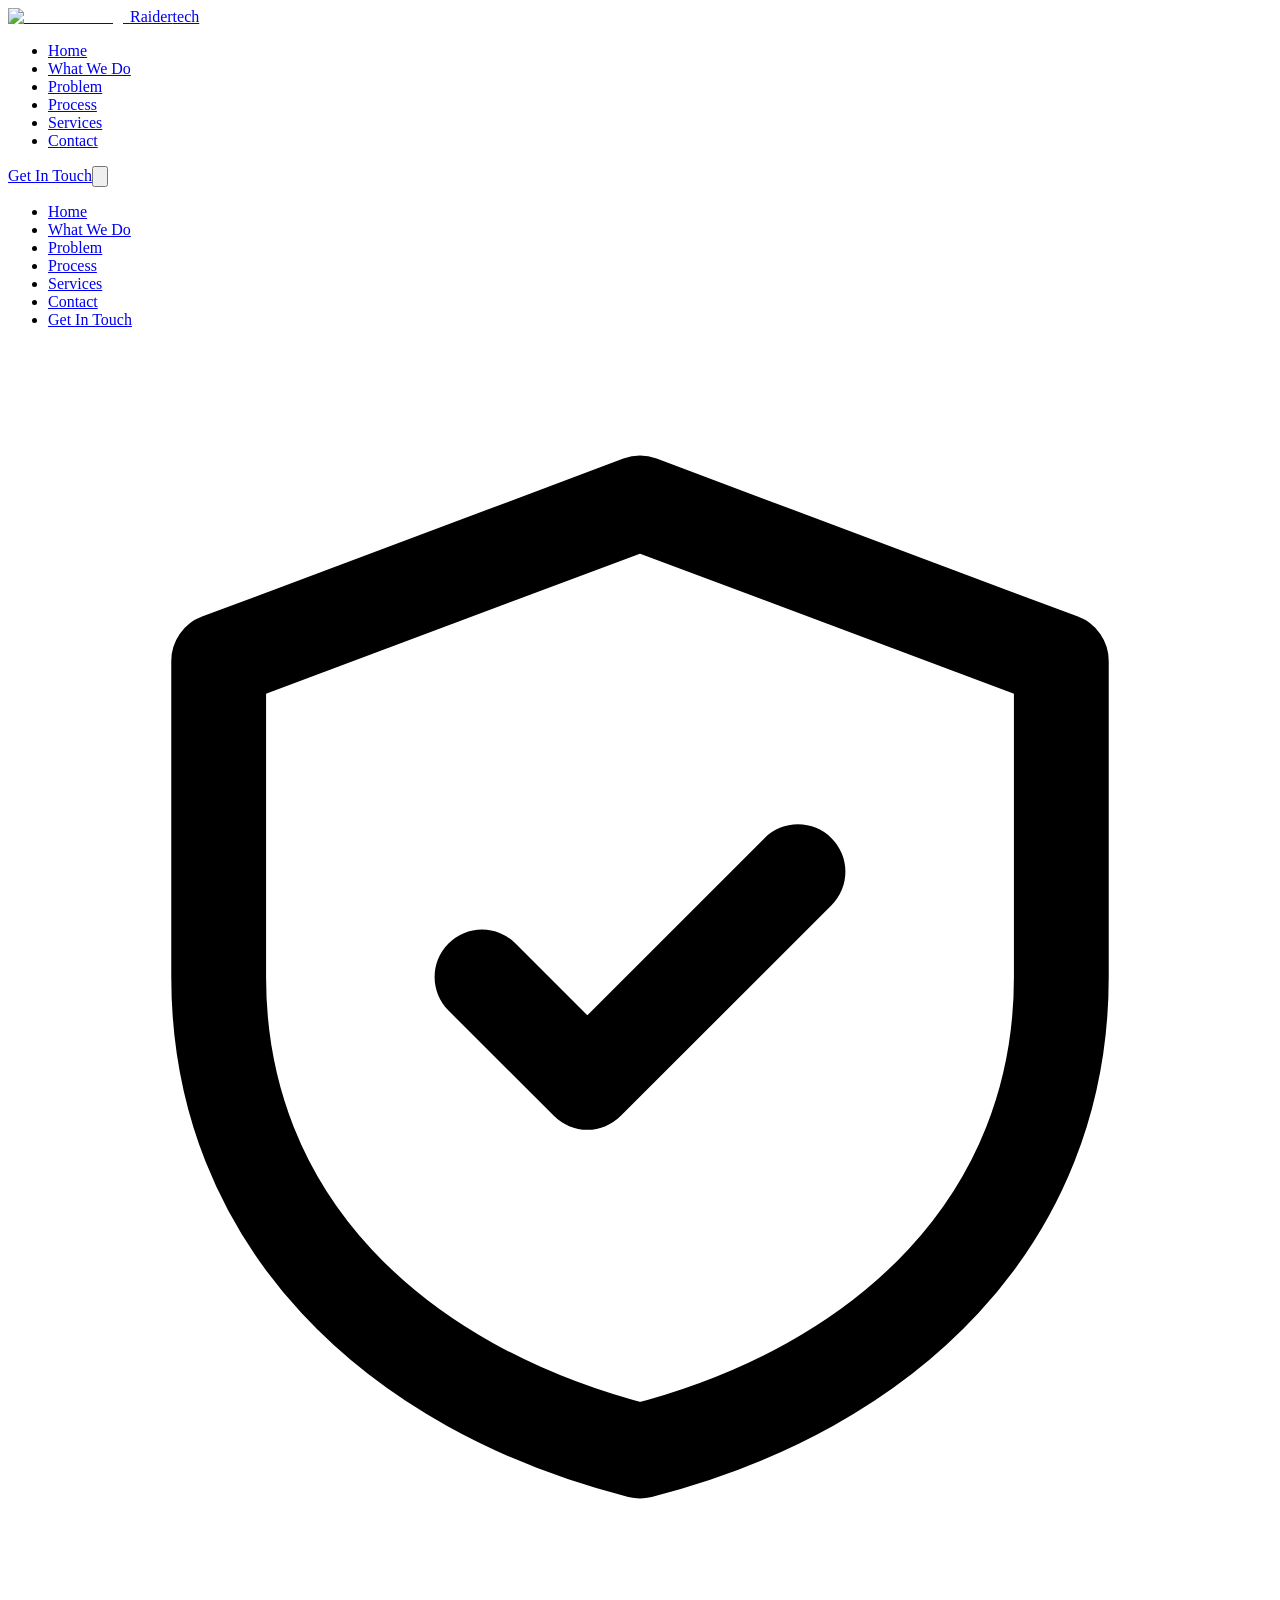
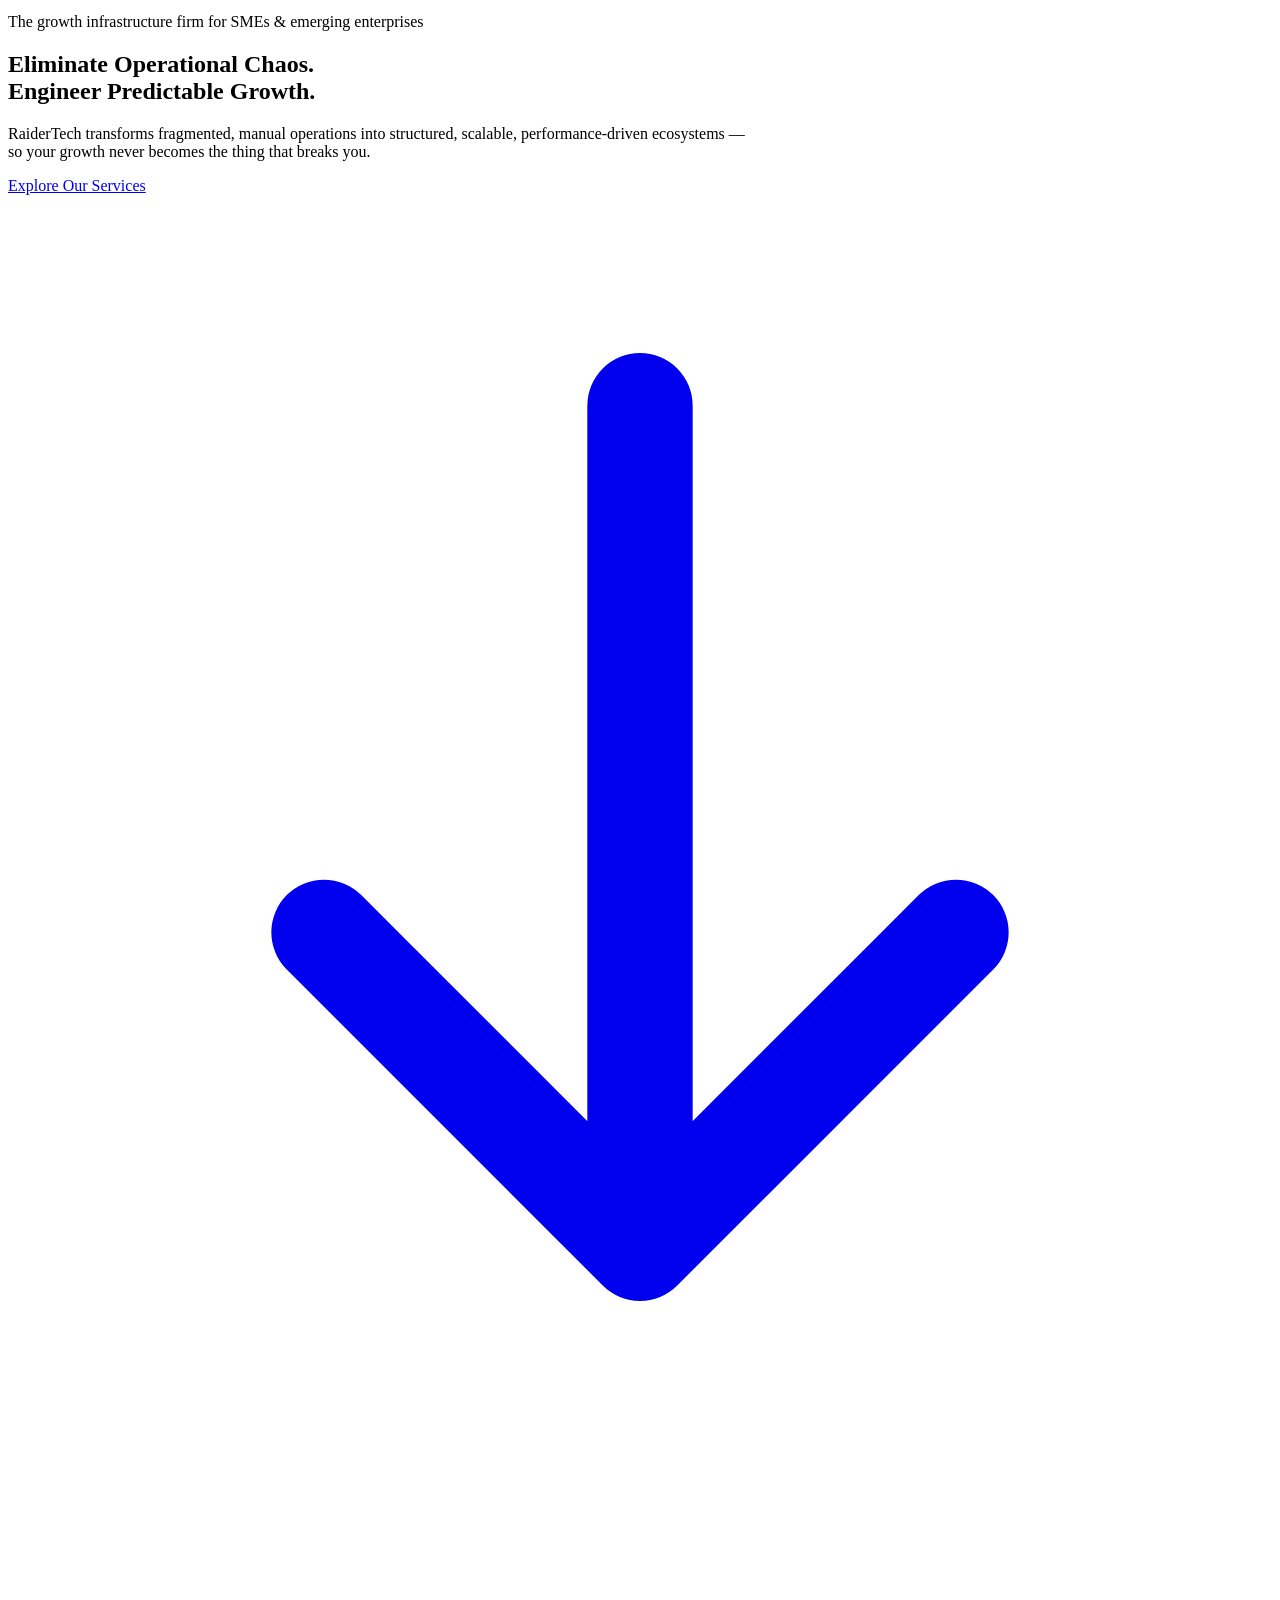
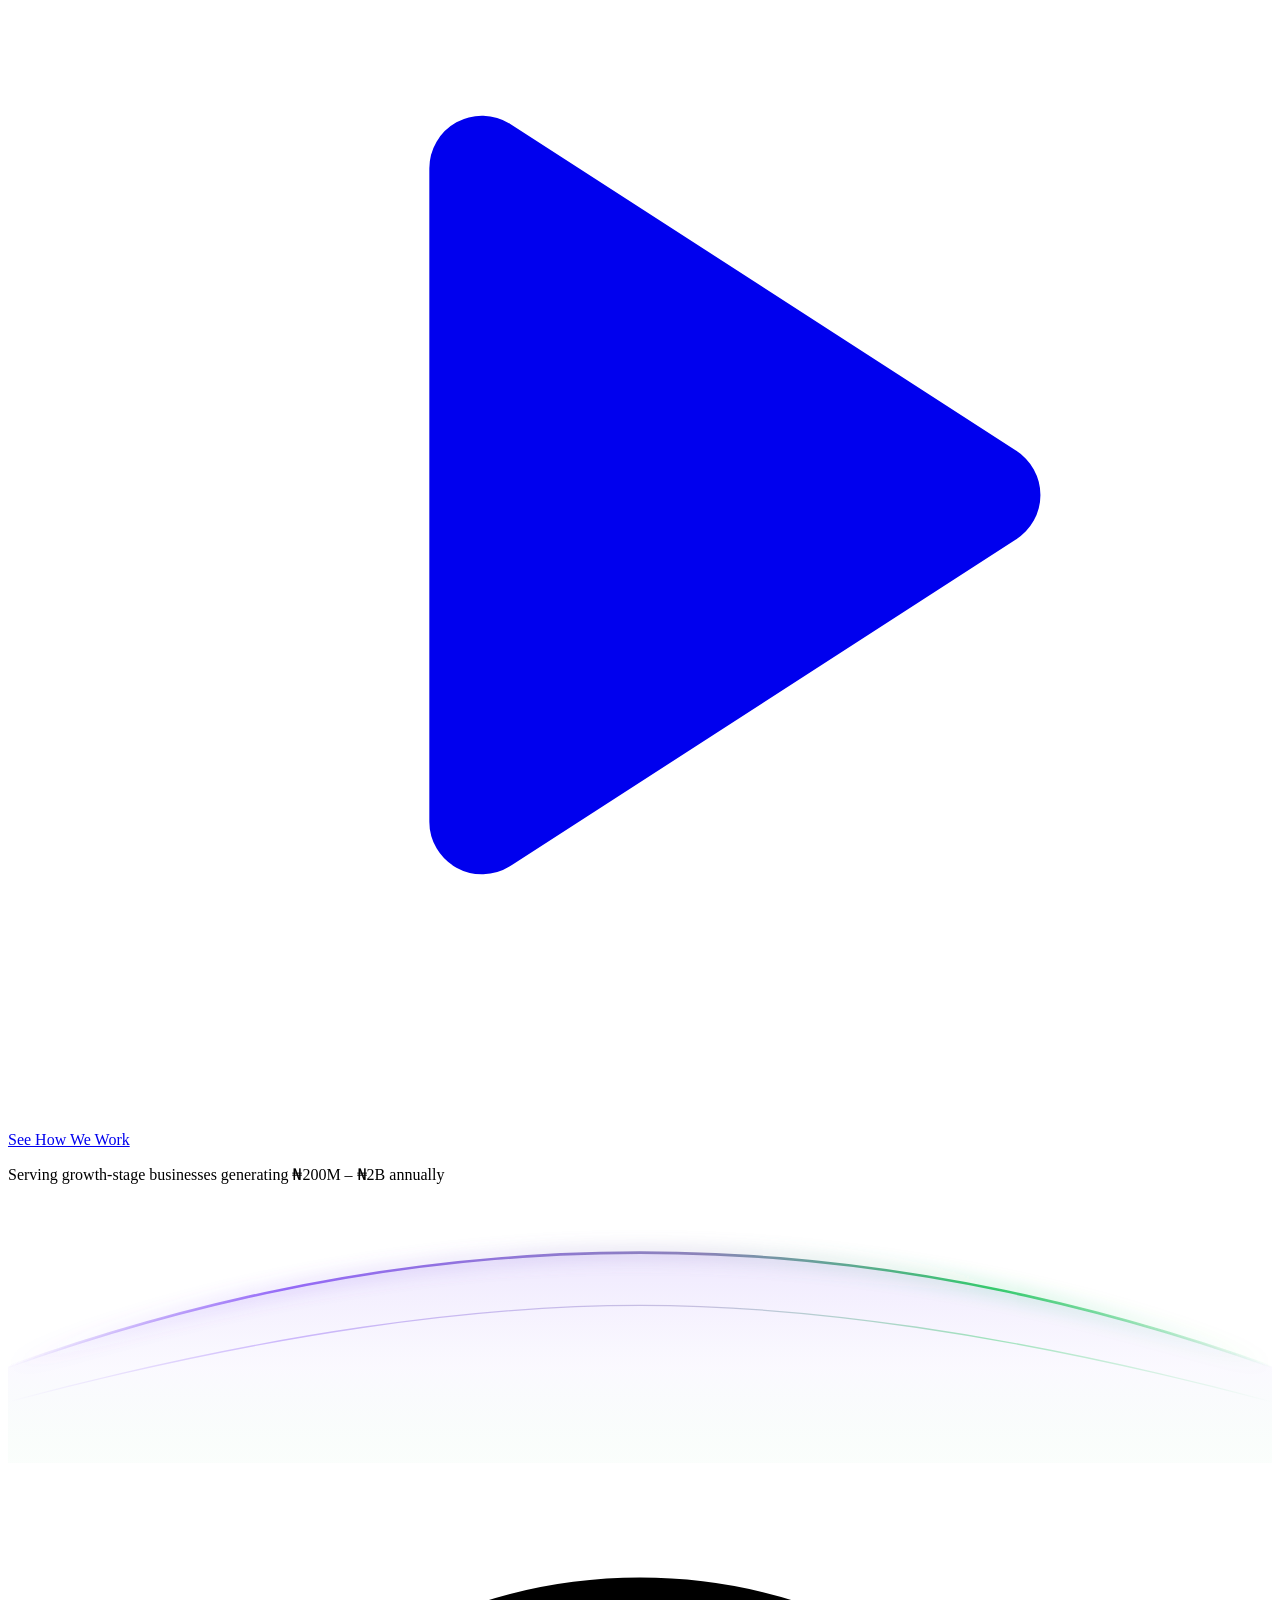
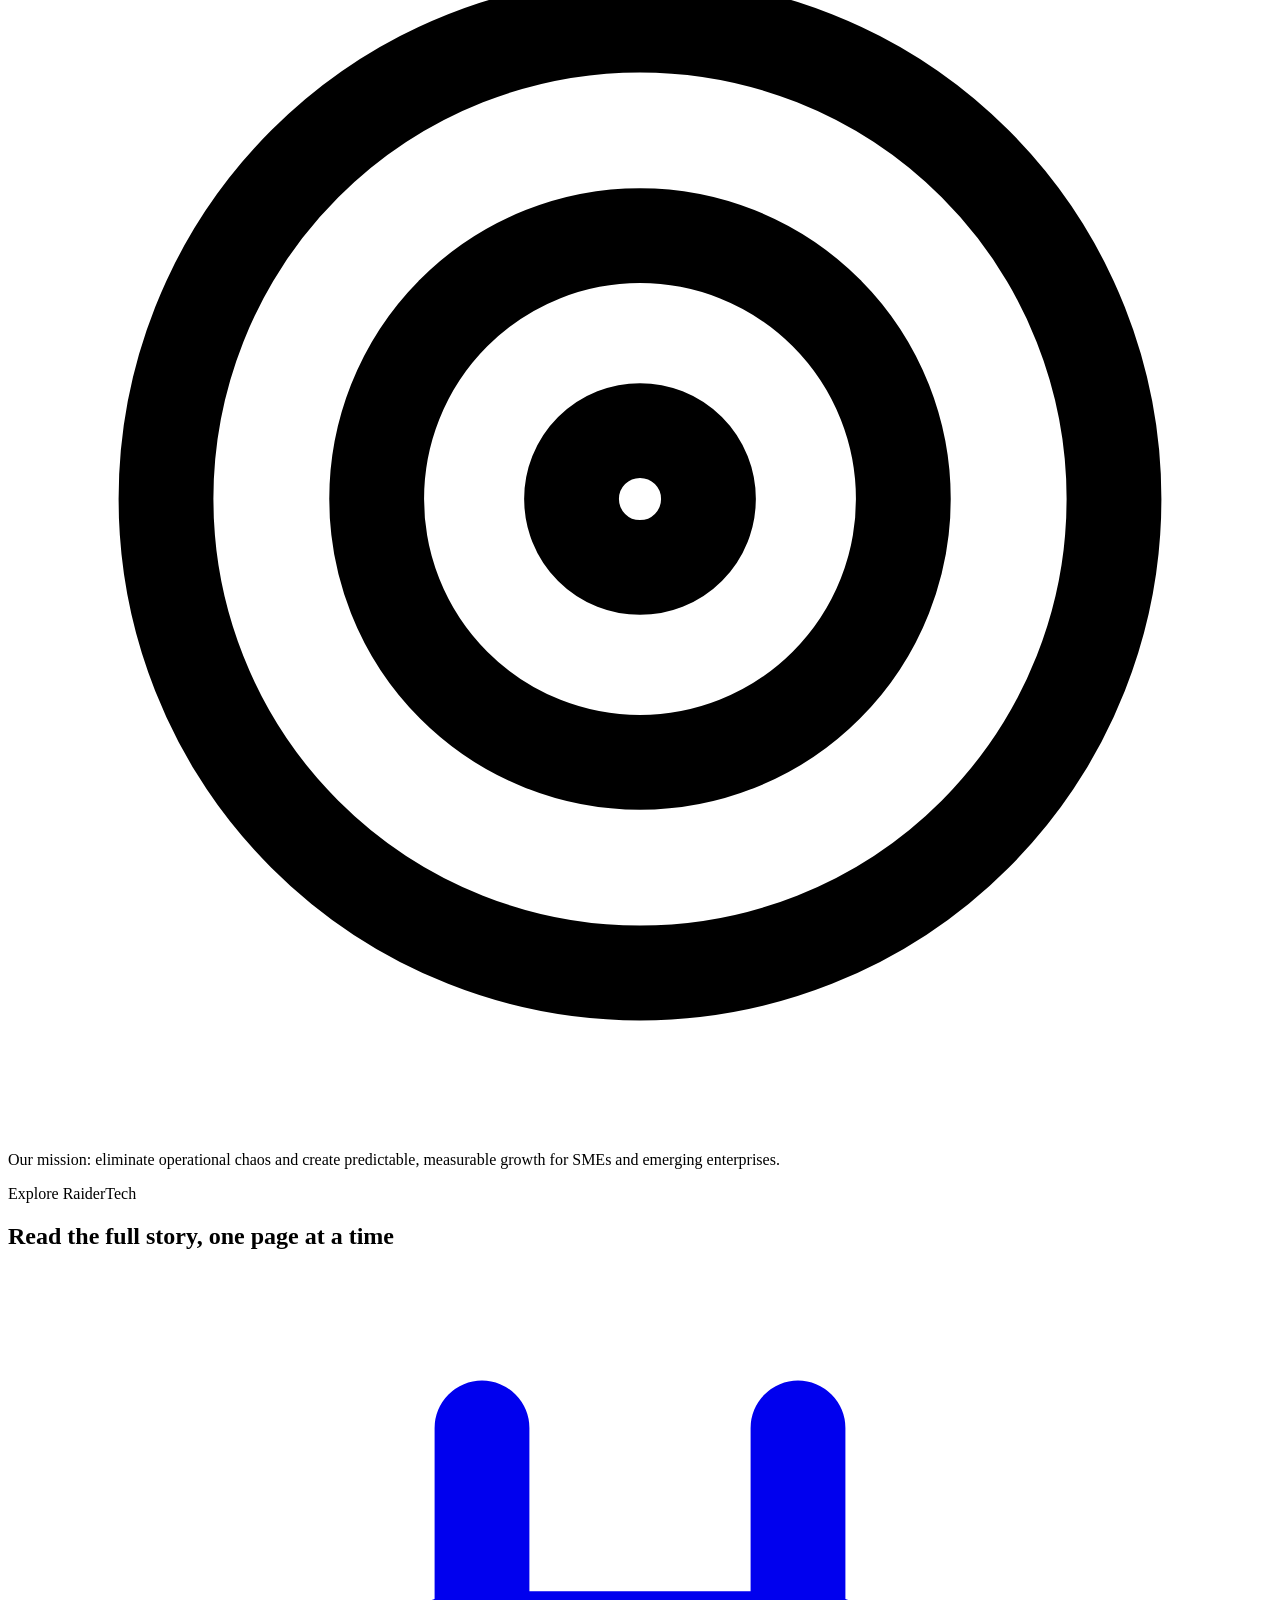
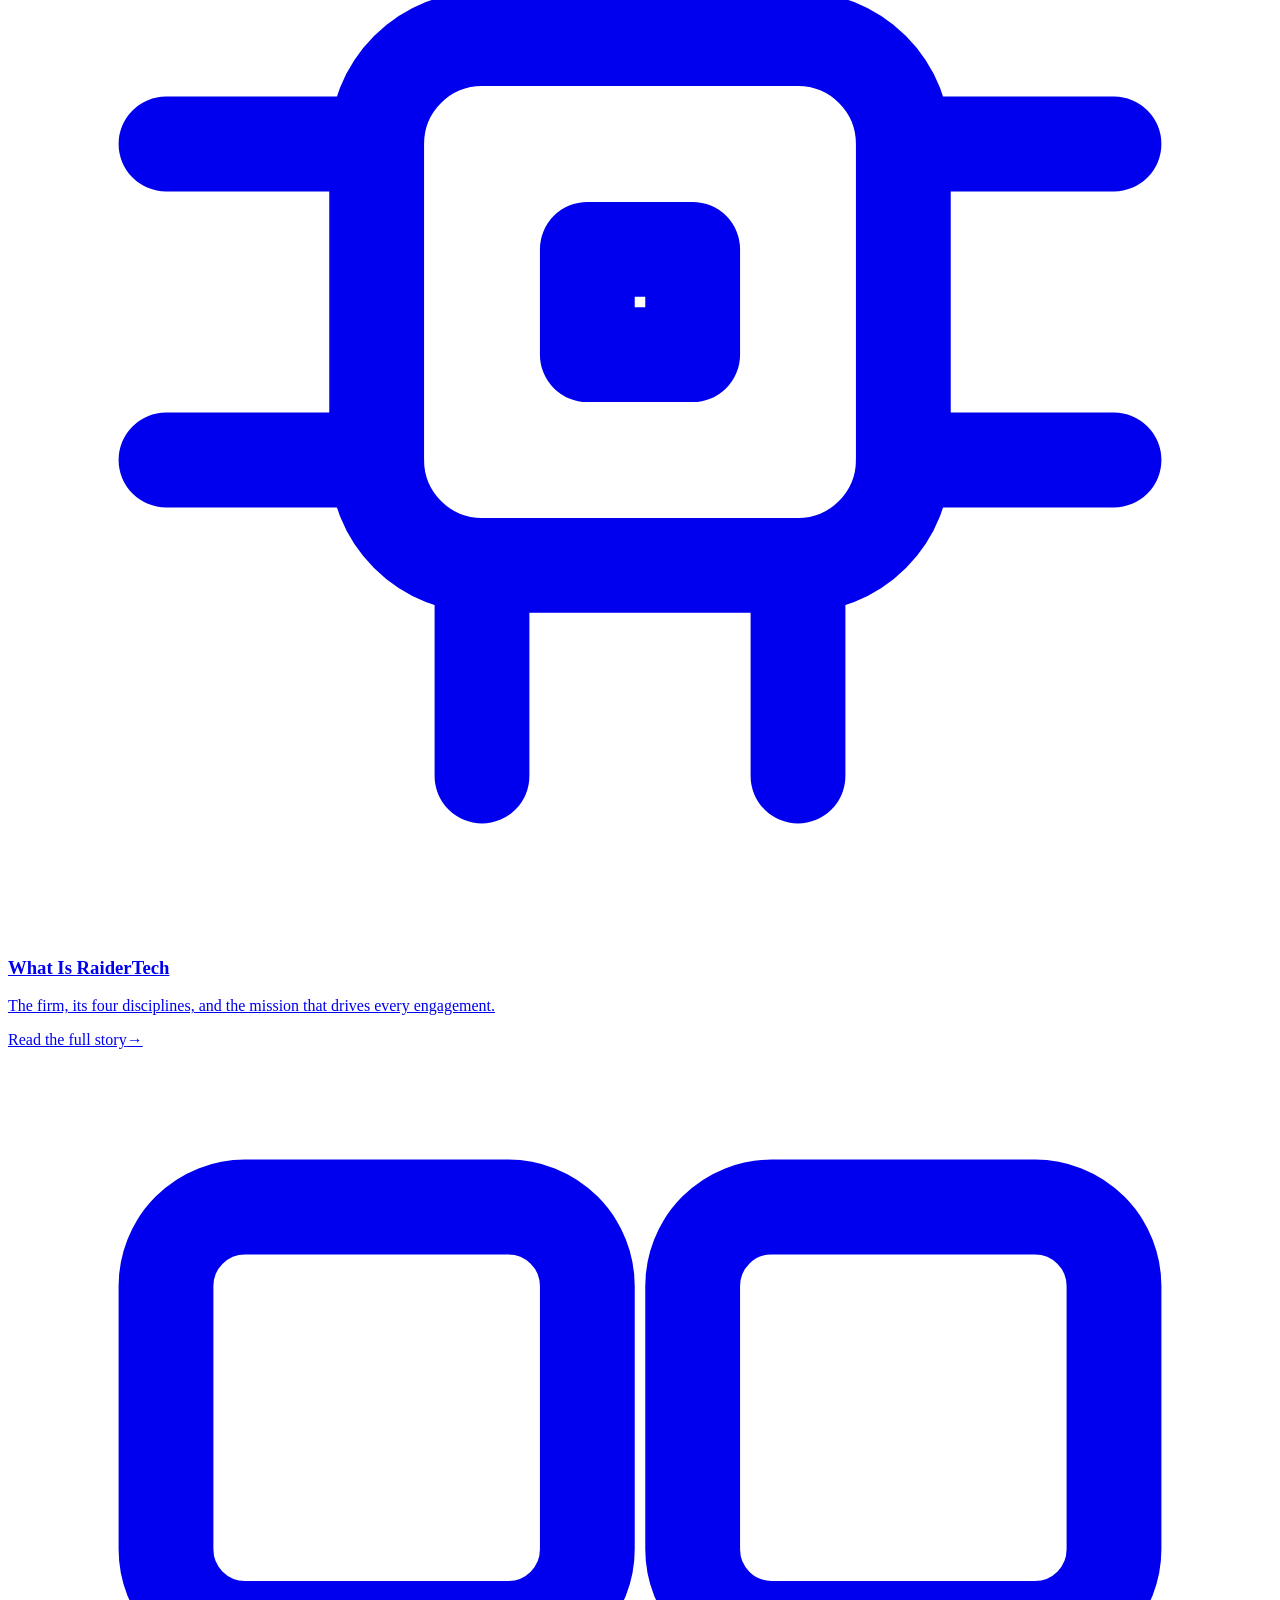
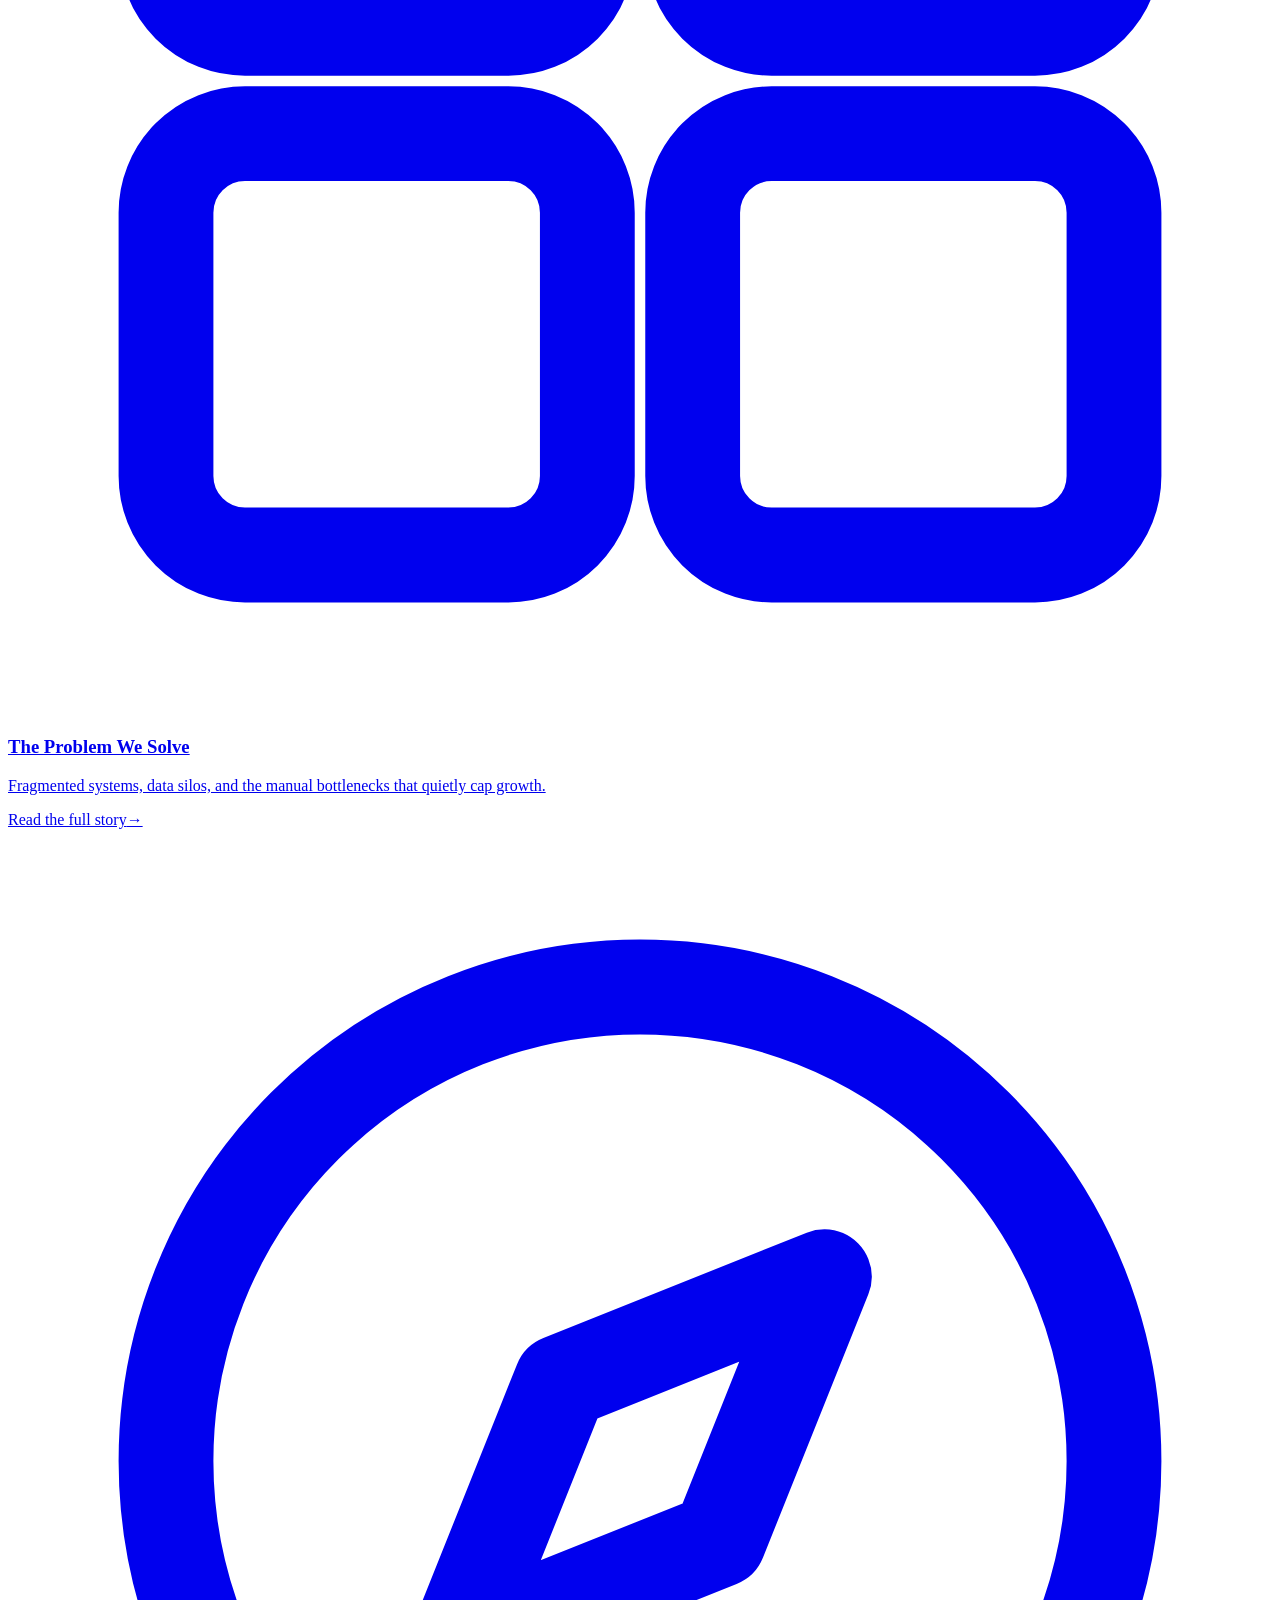
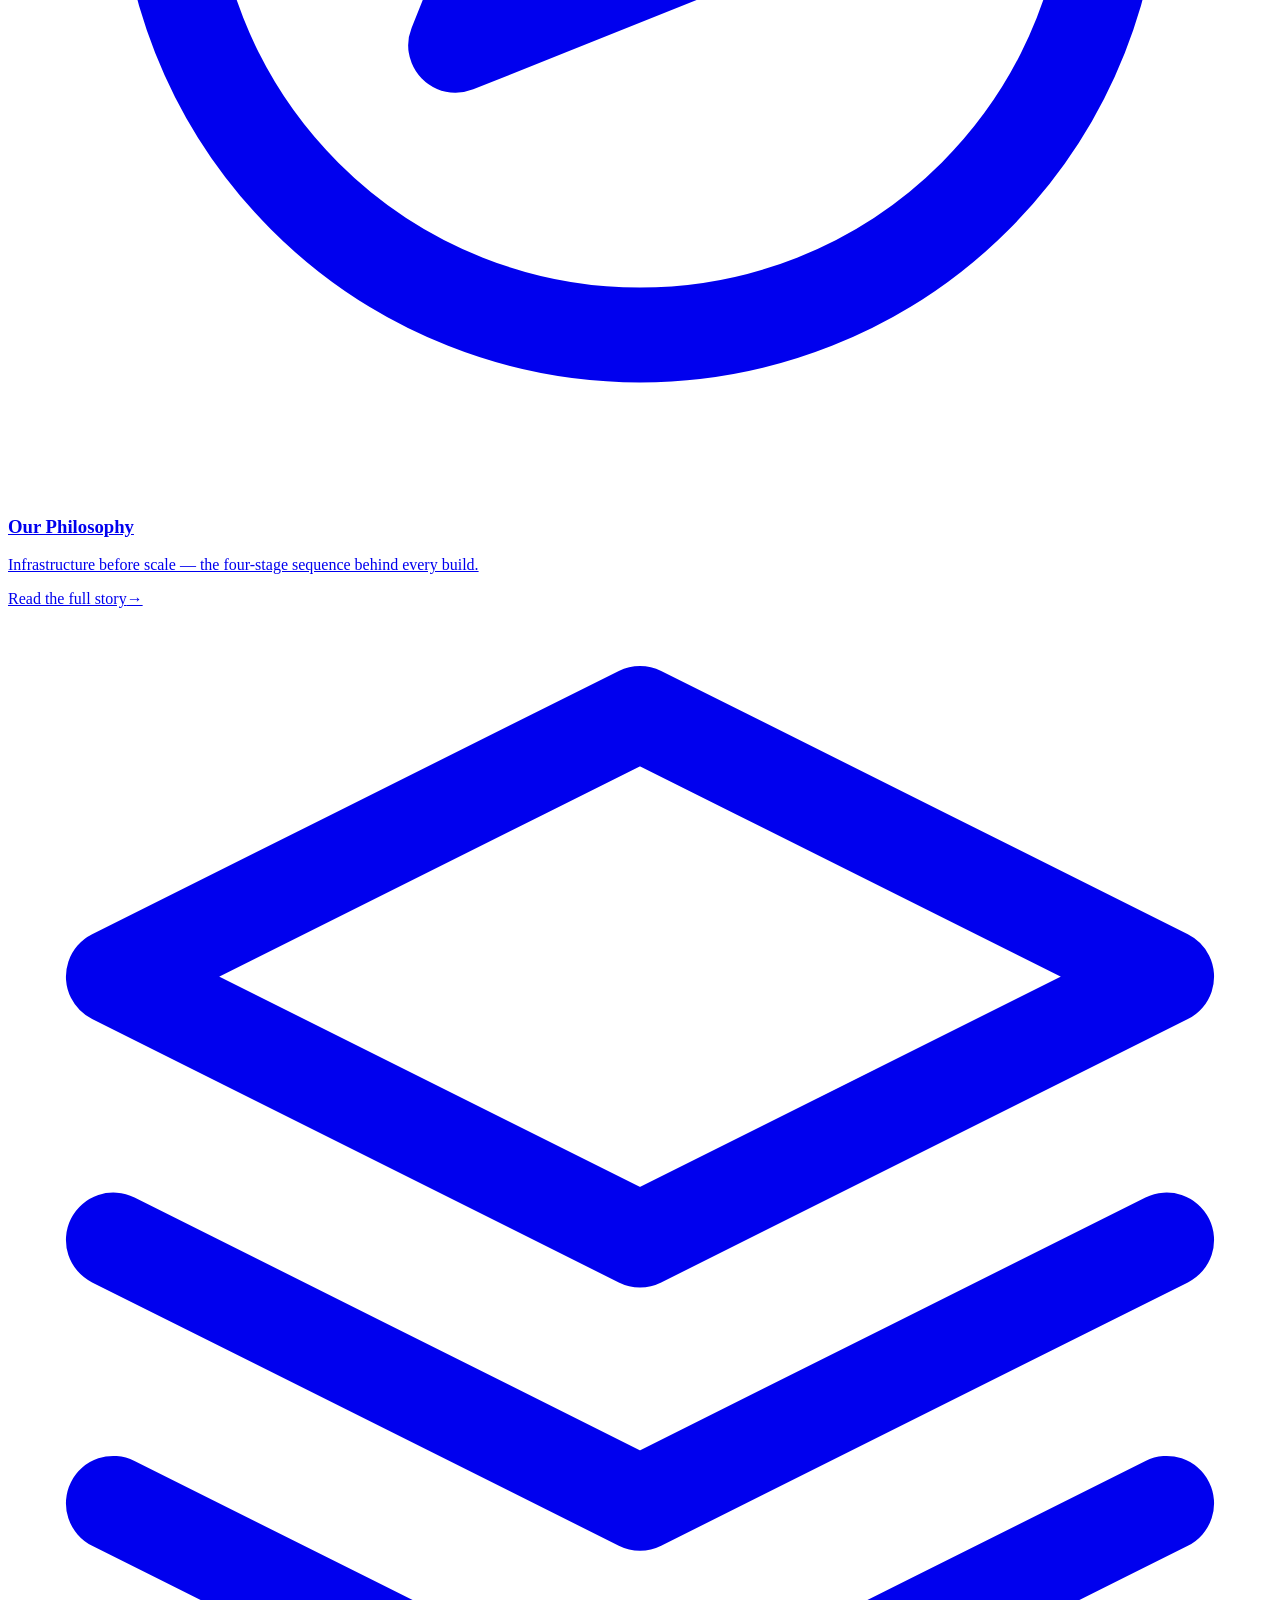
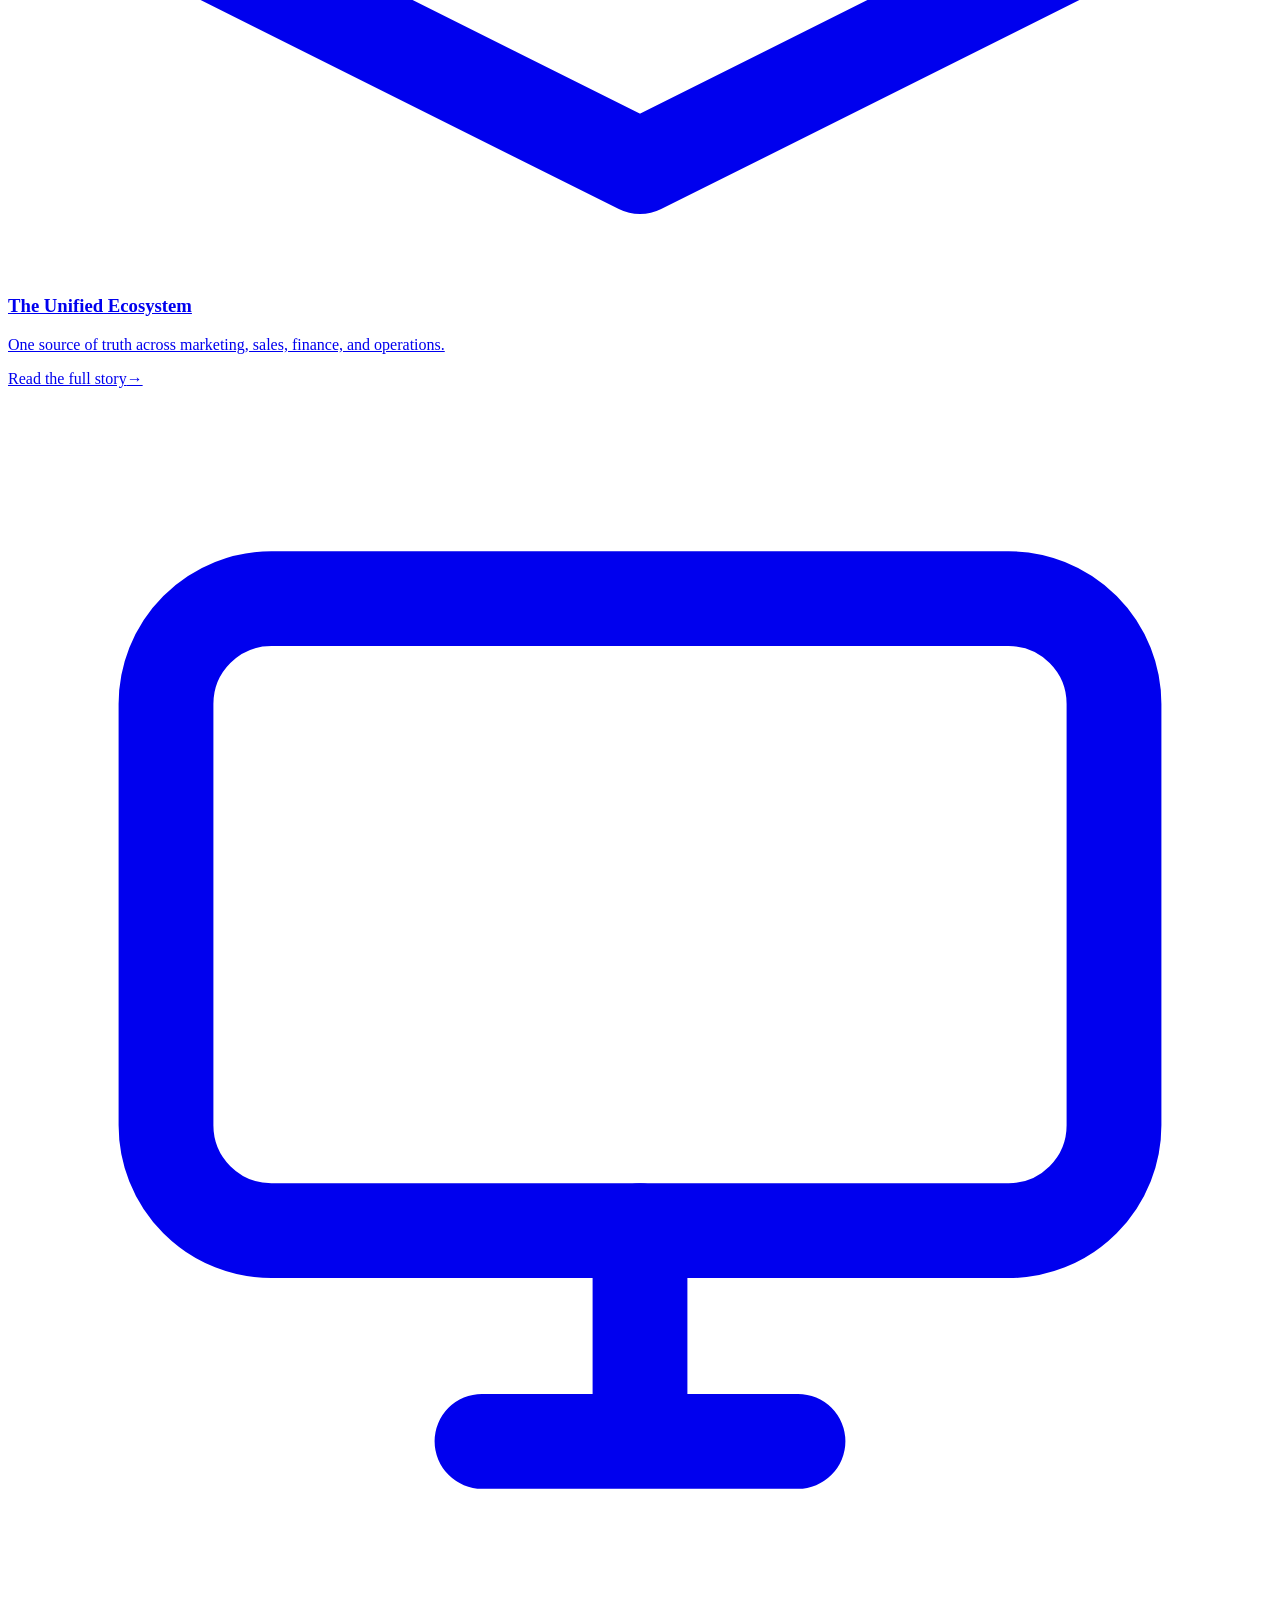
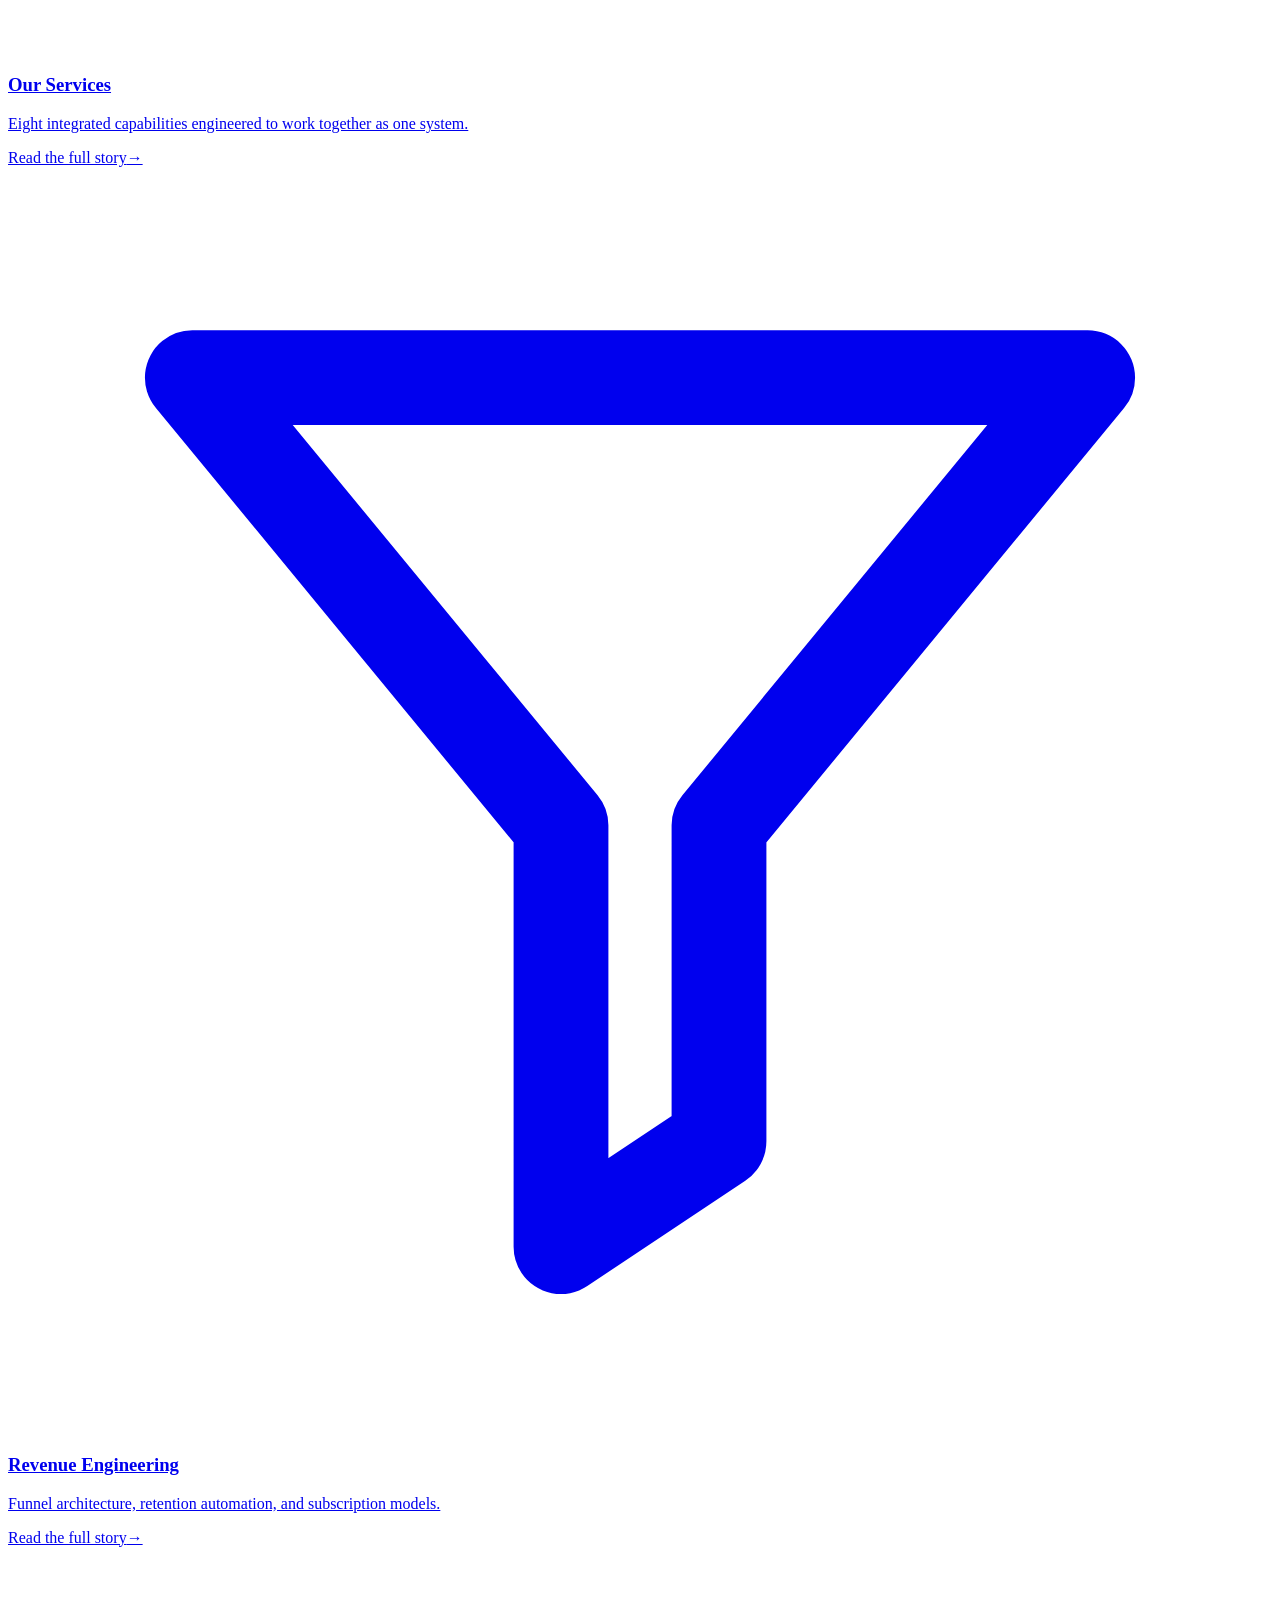
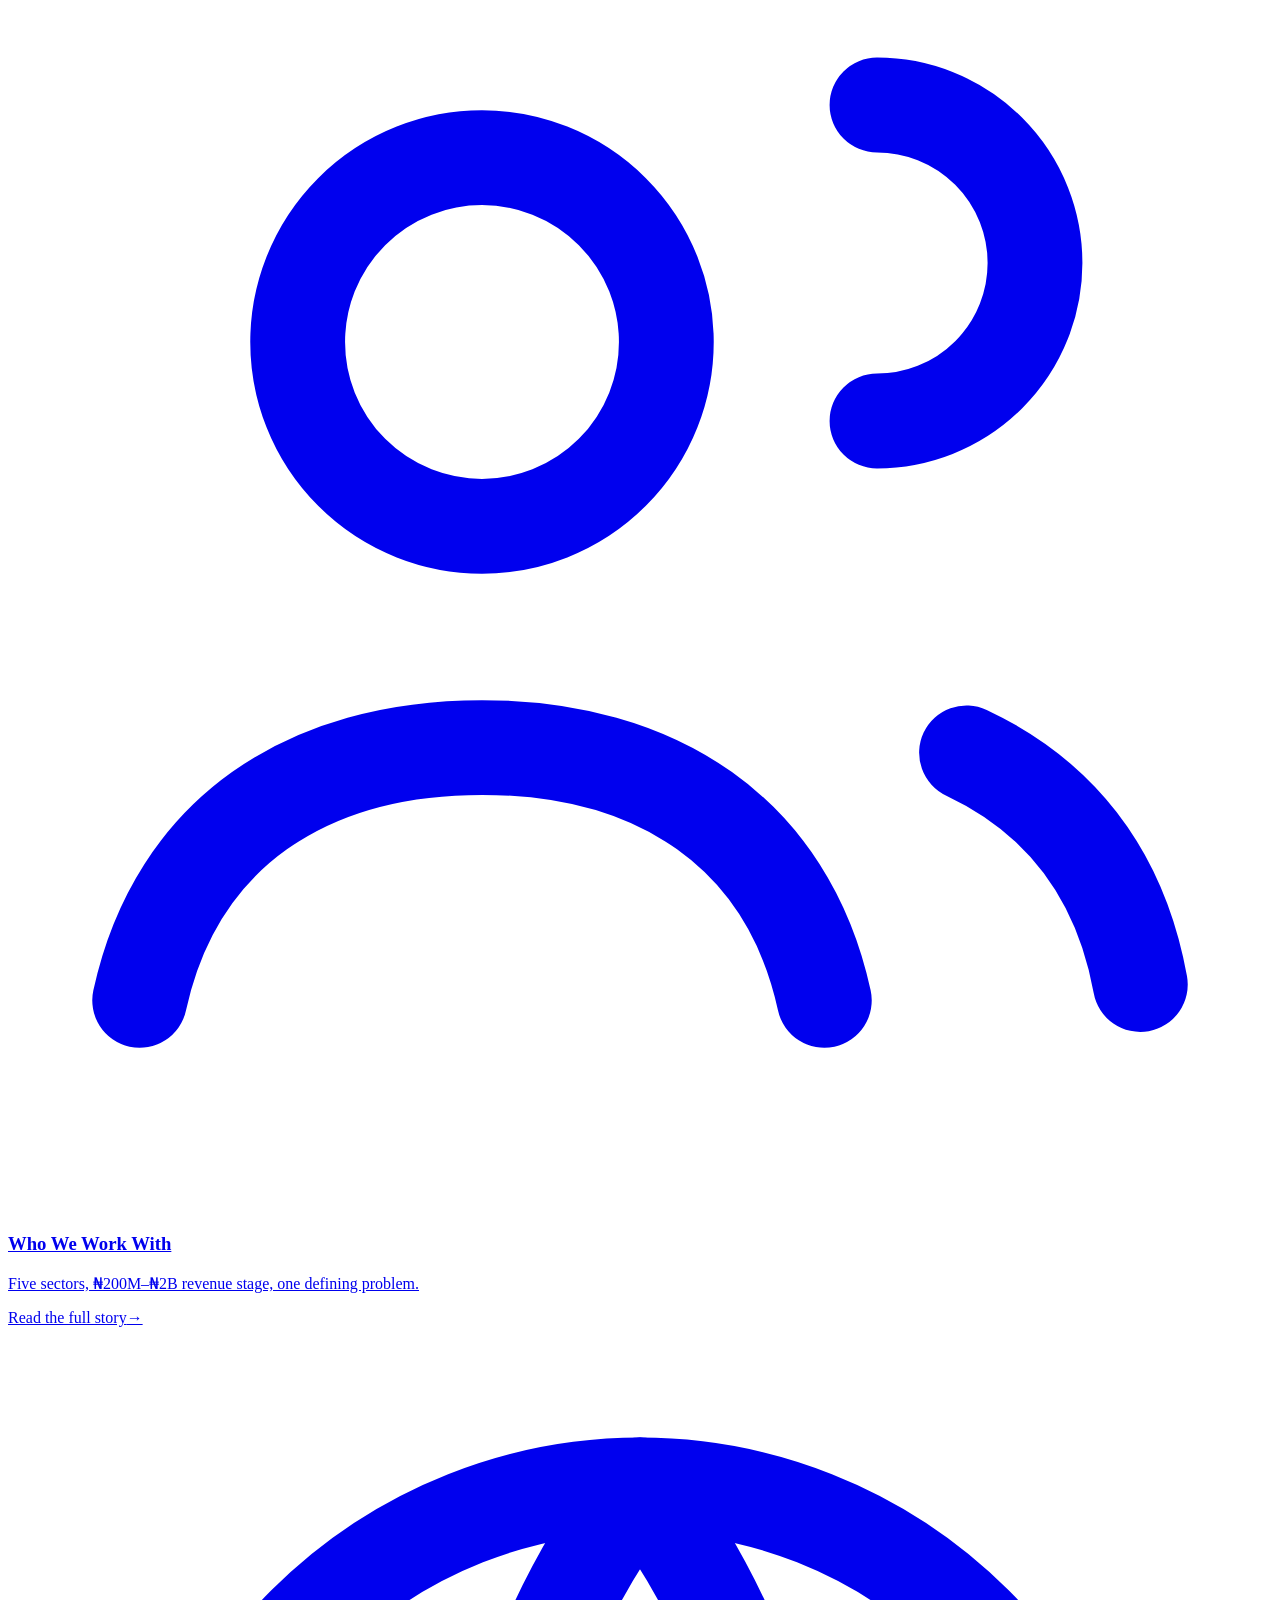
==== index.html @ 7b7f9ab2 "Publish static GitHub Pages site" ====
<!DOCTYPE html><html lang="en"><head><meta charSet="utf-8"/><meta name="viewport" content="width=device-width, initial-scale=1"/><link rel="preload" as="image" href="/RaiderTechltd-os/raidertech-logo.png" fetchPriority="high"/><link rel="stylesheet" href="/RaiderTechltd-os/_next/static/css/3f2e04c4871a003c.css" data-precedence="next"/><link rel="preload" as="script" fetchPriority="low" href="/RaiderTechltd-os/_next/static/chunks/webpack-4db843872d27121b.js"/><script src="/RaiderTechltd-os/_next/static/chunks/fd9d1056-87da80e0c187477b.js" async=""></script><script src="/RaiderTechltd-os/_next/static/chunks/117-892ef63d96552021.js" async=""></script><script src="/RaiderTechltd-os/_next/static/chunks/main-app-04c021b0fac00ea1.js" async=""></script><script src="/RaiderTechltd-os/_next/static/chunks/718-0bade5d27230afa7.js" async=""></script><script src="/RaiderTechltd-os/_next/static/chunks/51-5fd9b2cd7714323b.js" async=""></script><script src="/RaiderTechltd-os/_next/static/chunks/app/page-0668f7b02660d987.js" async=""></script><meta name="theme-color" content="#8B5CF6"/><title>RaiderTech — Digital Infrastructure &amp; Revenue Systems Engineering</title><meta name="description" content="RaiderTech is a digital infrastructure and revenue systems engineering firm. We eliminate operational chaos and create predictable, measurable growth for SMEs and emerging enterprises."/><link rel="icon" href="/RaiderTechltd-os/icon.png?f579bc81c4360bb5" type="image/png" sizes="512x512"/><script src="/RaiderTechltd-os/_next/static/chunks/polyfills-42372ed130431b0a.js" noModule=""></script></head><body class="__variable_19f6f7 font-sans antialiased"><header class="fixed inset-x-0 top-0 z-50 transition-all duration-300 bg-transparent backdrop-blur-0"><nav aria-label="Main" class="mx-auto flex h-16 max-w-7xl items-center justify-between px-5 sm:h-[72px] sm:px-8"><a class="group flex items-center gap-2.5" href="/RaiderTechltd-os/"><img alt="RaiderTech logo" fetchPriority="high" width="40" height="40" decoding="async" data-nimg="1" class="h-9 w-9 object-contain transition-transform duration-300 group-hover:scale-110" style="color:transparent" src="/RaiderTechltd-os/raidertech-logo.png"/><span class="text-lg font-extrabold tracking-tight text-ink">Raider<span class="text-primary">tech</span></span></a><ul class="hidden items-center gap-7 lg:flex"><li><a class="relative text-sm font-medium transition-colors duration-200 hover:text-primary text-primary" href="/RaiderTechltd-os/">Home<span aria-hidden="true" class="absolute -bottom-1.5 left-1/2 h-1 w-1 -translate-x-1/2 rounded-full bg-gradient-to-r from-primary to-secondary"></span></a></li><li><a class="relative text-sm font-medium transition-colors duration-200 hover:text-primary text-body" href="/RaiderTechltd-os/what-we-do/">What We Do</a></li><li><a class="relative text-sm font-medium transition-colors duration-200 hover:text-primary text-body" href="/RaiderTechltd-os/problem/">Problem</a></li><li><a class="relative text-sm font-medium transition-colors duration-200 hover:text-primary text-body" href="/RaiderTechltd-os/process/">Process</a></li><li><a class="relative text-sm font-medium transition-colors duration-200 hover:text-primary text-body" href="/RaiderTechltd-os/services/">Services</a></li><li><a class="relative text-sm font-medium transition-colors duration-200 hover:text-primary text-body" href="/RaiderTechltd-os/contact/">Contact</a></li></ul><div class="flex items-center gap-2"><a class="hidden rounded-full bg-primary px-5 py-2.5 text-sm font-semibold text-white shadow-glowPurple transition-all duration-300 hover:scale-105 hover:shadow-[0_0_30px_rgba(139,92,246,0.6)] lg:inline-flex" href="/RaiderTechltd-os/contact/">Get In Touch</a><button type="button" aria-label="Open menu" aria-expanded="false" class="grid h-10 w-10 place-items-center rounded-xl border border-slate-200 bg-white/70 text-ink transition-colors hover:bg-white lg:hidden"><svg viewBox="0 0 24 24" fill="none" stroke="currentColor" stroke-width="2" stroke-linecap="round" class="h-5 w-5" aria-hidden="true"><path d="M4 6h16M4 12h16M4 18h16"></path></svg></button></div></nav><div class="overflow-hidden transition-all duration-300 lg:hidden max-h-0 opacity-0"><ul class="mx-5 mb-4 space-y-1 rounded-2xl border border-slate-200 bg-white/95 p-3 shadow-soft backdrop-blur-md"><li><a class="block rounded-xl px-4 py-3 text-sm font-medium transition-colors bg-primary-50 text-primary" href="/RaiderTechltd-os/">Home</a></li><li><a class="block rounded-xl px-4 py-3 text-sm font-medium transition-colors text-body hover:bg-primary-50 hover:text-primary" href="/RaiderTechltd-os/what-we-do/">What We Do</a></li><li><a class="block rounded-xl px-4 py-3 text-sm font-medium transition-colors text-body hover:bg-primary-50 hover:text-primary" href="/RaiderTechltd-os/problem/">Problem</a></li><li><a class="block rounded-xl px-4 py-3 text-sm font-medium transition-colors text-body hover:bg-primary-50 hover:text-primary" href="/RaiderTechltd-os/process/">Process</a></li><li><a class="block rounded-xl px-4 py-3 text-sm font-medium transition-colors text-body hover:bg-primary-50 hover:text-primary" href="/RaiderTechltd-os/services/">Services</a></li><li><a class="block rounded-xl px-4 py-3 text-sm font-medium transition-colors text-body hover:bg-primary-50 hover:text-primary" href="/RaiderTechltd-os/contact/">Contact</a></li><li class="pt-1"><a class="block rounded-full bg-primary px-5 py-3 text-center text-sm font-semibold text-white shadow-glowPurple" href="/RaiderTechltd-os/contact/">Get In Touch</a></li></ul></div></header><main><section id="home" class="relative overflow-hidden px-5 pb-48 pt-32 text-center sm:pt-40"><style>@keyframes heroFade{0%{opacity:0;transform:scale(1.12)}3.889%{opacity:1}33.333%{opacity:1}37.222%{opacity:0;transform:scale(1)}100%{opacity:0;transform:scale(1)}}</style><div aria-hidden="true" class="absolute inset-0 -z-30"><div class="hero-slide absolute inset-0" style="background-image:url(/RaiderTechltd-os/hero-bg.jpg);animation:heroFade 18s ease-in-out 0s infinite"></div><div class="hero-slide absolute inset-0" style="background-image:url(/RaiderTechltd-os/hero-slide-2.jpg);animation:heroFade 18s ease-in-out 6s infinite"></div><div class="hero-slide absolute inset-0" style="background-image:url(/RaiderTechltd-os/hero-slide-3.jpg);animation:heroFade 18s ease-in-out 12s infinite"></div></div><div aria-hidden="true" class="hero-shade pointer-events-none absolute inset-0 -z-20"></div><div aria-hidden="true" class="pointer-events-none absolute left-1/2 top-16 -z-10 h-[460px] w-[720px] -translate-x-1/2 rounded-full opacity-70 blur-[110px]" style="background:radial-gradient(closest-side, rgba(61, 12, 175, 0.3), transparent)"></div><div aria-hidden="true" class="pointer-events-none absolute right-[10%] top-1/3 -z-10 h-[340px] w-[340px] rounded-full opacity-60 blur-[90px]" style="background:radial-gradient(closest-side, rgba(95, 128, 107, 0.28), transparent)"></div><div aria-hidden="true" class="pointer-events-none absolute left-[8%] top-1/4 -z-10 h-[300px] w-[300px] rounded-full opacity-60 blur-[90px]" style="background:radial-gradient(closest-side, rgba(139,92,246,0.22), transparent)"></div><div aria-hidden="true" class="bg-dots-light mask-fade-dots pointer-events-none absolute inset-0 -z-10"></div><div class="mx-auto max-w-5xl"><div class="reveal  "><div class="inline-flex items-center gap-2 rounded-full border border-white/20 bg-white/10 px-4 py-1.5 shadow-soft backdrop-blur-sm"><span class="grid h-6 w-6 place-items-center rounded-full bg-gradient-to-br from-primary to-secondary text-white"><svg viewBox="0 0 24 24" fill="none" stroke="currentColor" stroke-width="1.8" stroke-linecap="round" stroke-linejoin="round" class="h-3.5 w-3.5" aria-hidden="true"><path d="M12 3l8 3v6c0 4.6-3.3 7.8-8 9-4.7-1.2-8-4.4-8-9V6l8-3Z"></path><path d="m9 12 2 2 4-4"></path></svg></span><span class="text-sm font-semibold text-white">The growth infrastructure firm for SMEs &amp; emerging enterprises</span></div></div><div class="reveal  " style="transition-delay:80ms"><h1 class="mt-7 text-4xl font-extrabold leading-[1.08] tracking-tight text-white sm:text-5xl lg:text-6xl">Eliminate Operational Chaos.<br/><span class="bg-gradient-to-r from-primary-50 via-white to-secondary-50 bg-clip-text text-transparent">Engineer Predictable Growth.</span></h1></div><div class="reveal  " style="transition-delay:160ms"><p class="mx-auto mt-6 max-w-2xl text-base leading-relaxed text-slate-300 sm:text-lg">RaiderTech transforms fragmented, manual operations into structured, scalable, performance-driven ecosystems —<br class="hidden sm:block"/> so your growth never becomes the thing that breaks you.</p></div><div class="reveal  " style="transition-delay:240ms"><div class="mt-9 flex flex-col items-center justify-center gap-4 sm:flex-row"><a class="btn-primary" href="/RaiderTechltd-os/services/">Explore Our Services<svg viewBox="0 0 24 24" fill="none" stroke="currentColor" stroke-width="2" stroke-linecap="round" stroke-linejoin="round" class="h-4 w-4" aria-hidden="true"><path d="M12 4v16m0 0 6-6m-6 6-6-6"></path></svg></a><a class="btn-green-dark" href="/RaiderTechltd-os/how-we-work/"><svg viewBox="0 0 24 24" fill="currentColor" class="h-4 w-4" aria-hidden="true"><path d="M8 5.8v12.4a1 1 0 0 0 1.53.85l9.6-6.2a1 1 0 0 0 0-1.7l-9.6-6.2A1 1 0 0 0 8 5.8Z"></path></svg>See How We Work</a></div></div><div class="reveal  " style="transition-delay:320ms"><p class="mt-8 text-xs font-semibold uppercase tracking-[0.25em] text-slate-400/80">Serving growth-stage businesses generating ₦200M – ₦2B annually</p></div></div><div aria-hidden="true" class="pointer-events-none absolute inset-x-0 bottom-0 -z-10"><svg viewBox="0 0 1440 300" preserveAspectRatio="none" class="h-40 w-full sm:h-56"><defs><linearGradient id="heroArc" x1="0%" y1="0%" x2="100%" y2="0%"><stop offset="0%" stop-color="#8B5CF6" stop-opacity="0"></stop><stop offset="22%" stop-color="#8B5CF6" stop-opacity="0.9"></stop><stop offset="55%" stop-color="#8b83b8" stop-opacity="1"></stop><stop offset="78%" stop-color="#22C55E" stop-opacity="0.9"></stop><stop offset="100%" stop-color="#22C55E" stop-opacity="0"></stop></linearGradient><linearGradient id="heroArcFill" x1="0%" y1="0%" x2="0%" y2="100%"><stop offset="0%" stop-color="#8B5CF6" stop-opacity="0.14"></stop><stop offset="55%" stop-color="#A78BFA" stop-opacity="0.05"></stop><stop offset="100%" stop-color="#22C55E" stop-opacity="0.02"></stop></linearGradient><filter id="heroGlow" x="-20%" y="-40%" width="140%" height="200%"><feGaussianBlur stdDeviation="10" result="blur"></feGaussianBlur><feMerge><feMergeNode in="blur"></feMergeNode><feMergeNode in="SourceGraphic"></feMergeNode></feMerge></filter></defs><path d="M0,300 L0,190 C280,90 520,60 720,60 C920,60 1160,90 1440,190 L1440,300 Z" fill="url(#heroArcFill)"></path><path d="M0,190 C280,90 520,60 720,60 C920,60 1160,90 1440,190" fill="none" stroke="url(#heroArc)" stroke-width="3" filter="url(#heroGlow)"></path><path d="M0,230 C300,150 540,120 720,120 C900,120 1140,150 1440,230" fill="none" stroke="url(#heroArc)" stroke-width="1.5" stroke-opacity="0.45"></path></svg></div></section><section class="relative px-5 py-16"><div class="mx-auto max-w-4xl"><div class="reveal  "><div class="flex items-start gap-4 rounded-2xl border border-primary-50 bg-gradient-to-r from-primary-50 via-white to-secondary-50 p-7"><span class="grid h-11 w-11 shrink-0 place-items-center rounded-2xl bg-primary text-white"><svg viewBox="0 0 24 24" fill="none" stroke="currentColor" stroke-width="1.8" stroke-linecap="round" stroke-linejoin="round" class="h-5 w-5" aria-hidden="true"><circle cx="12" cy="12" r="9"></circle><circle cx="12" cy="12" r="5"></circle><circle cx="12" cy="12" r="1.3"></circle></svg></span><p class="text-base font-semibold leading-relaxed text-ink sm:text-lg">Our mission:<!-- --> <span class="text-body">eliminate operational chaos and create predictable, measurable growth for SMEs and emerging enterprises.</span></p></div></div></div></section><section class="relative px-5 pt-10 pb-24 sm:pb-32"><div class="mx-auto max-w-7xl"><div class="reveal  "><p class="text-center text-xs font-semibold uppercase tracking-[0.28em] text-primary sm:text-sm">Explore RaiderTech</p><h2 class="text-balance mt-3 text-center text-3xl font-extrabold tracking-tight text-ink sm:text-4xl">Read the full story, one page at a time</h2></div><div class="mt-12 grid gap-4 sm:grid-cols-2 lg:grid-cols-3"><div class="reveal  "><a class="group flex h-full flex-col rounded-2xl border border-slate-200 bg-white/80 p-6 shadow-soft backdrop-blur-sm transition-all duration-300 hover:-translate-y-1 hover:border-primary/40" href="/RaiderTechltd-os/what-we-do/"><span class="grid h-12 w-12 place-items-center rounded-2xl bg-gradient-to-br from-primary to-secondary text-white shadow-glowPurple transition-transform duration-300 group-hover:scale-110"><svg viewBox="0 0 24 24" fill="none" stroke="currentColor" stroke-width="1.8" stroke-linecap="round" stroke-linejoin="round" class="h-6 w-6" aria-hidden="true"><rect x="7" y="7" width="10" height="10" rx="2"></rect><rect x="11" y="11" width="2" height="2"></rect><path d="M9 3v4M15 3v4M9 17v4M15 17v4M3 9h4M3 15h4M17 9h4M17 15h4"></path></svg></span><h3 class="mt-5 text-lg font-bold text-ink">What Is RaiderTech</h3><p class="mt-2 text-sm leading-relaxed text-body">The firm, its four disciplines, and the mission that drives every engagement.</p><span class="mt-4 inline-flex items-center gap-1.5 text-sm font-semibold text-primary">Read the full story<span class="transition-transform duration-300 group-hover:translate-x-1">→</span></span></a></div><div class="reveal  " style="transition-delay:60ms"><a class="group flex h-full flex-col rounded-2xl border border-slate-200 bg-white/80 p-6 shadow-soft backdrop-blur-sm transition-all duration-300 hover:-translate-y-1 hover:border-primary/40" href="/RaiderTechltd-os/problem/"><span class="grid h-12 w-12 place-items-center rounded-2xl bg-gradient-to-br from-primary to-secondary text-white shadow-glowPurple transition-transform duration-300 group-hover:scale-110"><svg viewBox="0 0 24 24" fill="none" stroke="currentColor" stroke-width="1.8" stroke-linecap="round" stroke-linejoin="round" class="h-6 w-6" aria-hidden="true"><rect x="3" y="3" width="8" height="8" rx="1.5"></rect><rect x="13" y="3" width="8" height="8" rx="1.5"></rect><rect x="3" y="13" width="8" height="8" rx="1.5"></rect><rect x="13" y="13" width="8" height="8" rx="1.5"></rect></svg></span><h3 class="mt-5 text-lg font-bold text-ink">The Problem We Solve</h3><p class="mt-2 text-sm leading-relaxed text-body">Fragmented systems, data silos, and the manual bottlenecks that quietly cap growth.</p><span class="mt-4 inline-flex items-center gap-1.5 text-sm font-semibold text-primary">Read the full story<span class="transition-transform duration-300 group-hover:translate-x-1">→</span></span></a></div><div class="reveal  " style="transition-delay:120ms"><a class="group flex h-full flex-col rounded-2xl border border-slate-200 bg-white/80 p-6 shadow-soft backdrop-blur-sm transition-all duration-300 hover:-translate-y-1 hover:border-primary/40" href="/RaiderTechltd-os/process/"><span class="grid h-12 w-12 place-items-center rounded-2xl bg-gradient-to-br from-primary to-secondary text-white shadow-glowPurple transition-transform duration-300 group-hover:scale-110"><svg viewBox="0 0 24 24" fill="none" stroke="currentColor" stroke-width="1.8" stroke-linecap="round" stroke-linejoin="round" class="h-6 w-6" aria-hidden="true"><circle cx="12" cy="12" r="9"></circle><path d="m15.5 8.5-2 5-5 2 2-5 5-2Z"></path></svg></span><h3 class="mt-5 text-lg font-bold text-ink">Our Philosophy</h3><p class="mt-2 text-sm leading-relaxed text-body">Infrastructure before scale — the four-stage sequence behind every build.</p><span class="mt-4 inline-flex items-center gap-1.5 text-sm font-semibold text-primary">Read the full story<span class="transition-transform duration-300 group-hover:translate-x-1">→</span></span></a></div><div class="reveal  " style="transition-delay:180ms"><a class="group flex h-full flex-col rounded-2xl border border-slate-200 bg-white/80 p-6 shadow-soft backdrop-blur-sm transition-all duration-300 hover:-translate-y-1 hover:border-primary/40" href="/RaiderTechltd-os/ecosystem/"><span class="grid h-12 w-12 place-items-center rounded-2xl bg-gradient-to-br from-primary to-secondary text-white shadow-glowPurple transition-transform duration-300 group-hover:scale-110"><svg viewBox="0 0 24 24" fill="none" stroke="currentColor" stroke-width="1.8" stroke-linecap="round" stroke-linejoin="round" class="h-6 w-6" aria-hidden="true"><path d="m12 2-10 5 10 5 10-5-10-5Z"></path><path d="m2 17 10 5 10-5"></path><path d="m2 12 10 5 10-5"></path></svg></span><h3 class="mt-5 text-lg font-bold text-ink">The Unified Ecosystem</h3><p class="mt-2 text-sm leading-relaxed text-body">One source of truth across marketing, sales, finance, and operations.</p><span class="mt-4 inline-flex items-center gap-1.5 text-sm font-semibold text-primary">Read the full story<span class="transition-transform duration-300 group-hover:translate-x-1">→</span></span></a></div><div class="reveal  " style="transition-delay:240ms"><a class="group flex h-full flex-col rounded-2xl border border-slate-200 bg-white/80 p-6 shadow-soft backdrop-blur-sm transition-all duration-300 hover:-translate-y-1 hover:border-primary/40" href="/RaiderTechltd-os/services/"><span class="grid h-12 w-12 place-items-center rounded-2xl bg-gradient-to-br from-primary to-secondary text-white shadow-glowPurple transition-transform duration-300 group-hover:scale-110"><svg viewBox="0 0 24 24" fill="none" stroke="currentColor" stroke-width="1.8" stroke-linecap="round" stroke-linejoin="round" class="h-6 w-6" aria-hidden="true"><rect x="3" y="4" width="18" height="12" rx="2"></rect><path d="M9 20h6M12 16v4"></path></svg></span><h3 class="mt-5 text-lg font-bold text-ink">Our Services</h3><p class="mt-2 text-sm leading-relaxed text-body">Eight integrated capabilities engineered to work together as one system.</p><span class="mt-4 inline-flex items-center gap-1.5 text-sm font-semibold text-primary">Read the full story<span class="transition-transform duration-300 group-hover:translate-x-1">→</span></span></a></div><div class="reveal  " style="transition-delay:300ms"><a class="group flex h-full flex-col rounded-2xl border border-slate-200 bg-white/80 p-6 shadow-soft backdrop-blur-sm transition-all duration-300 hover:-translate-y-1 hover:border-primary/40" href="/RaiderTechltd-os/revenue/"><span class="grid h-12 w-12 place-items-center rounded-2xl bg-gradient-to-br from-primary to-secondary text-white shadow-glowPurple transition-transform duration-300 group-hover:scale-110"><svg viewBox="0 0 24 24" fill="none" stroke="currentColor" stroke-width="1.8" stroke-linecap="round" stroke-linejoin="round" class="h-6 w-6" aria-hidden="true"><path d="M3.5 4h17l-7 8.5v6l-3 2v-8L3.5 4Z"></path></svg></span><h3 class="mt-5 text-lg font-bold text-ink">Revenue Engineering</h3><p class="mt-2 text-sm leading-relaxed text-body">Funnel architecture, retention automation, and subscription models.</p><span class="mt-4 inline-flex items-center gap-1.5 text-sm font-semibold text-primary">Read the full story<span class="transition-transform duration-300 group-hover:translate-x-1">→</span></span></a></div><div class="reveal  " style="transition-delay:360ms"><a class="group flex h-full flex-col rounded-2xl border border-slate-200 bg-white/80 p-6 shadow-soft backdrop-blur-sm transition-all duration-300 hover:-translate-y-1 hover:border-primary/40" href="/RaiderTechltd-os/clients/"><span class="grid h-12 w-12 place-items-center rounded-2xl bg-gradient-to-br from-primary to-secondary text-white shadow-glowPurple transition-transform duration-300 group-hover:scale-110"><svg viewBox="0 0 24 24" fill="none" stroke="currentColor" stroke-width="1.8" stroke-linecap="round" stroke-linejoin="round" class="h-6 w-6" aria-hidden="true"><circle cx="9" cy="7.5" r="3.5"></circle><path d="M2.5 20c.7-3.2 3.2-4.8 6.5-4.8s5.8 1.6 6.5 4.8"></path><path d="M16.5 9a3 3 0 1 0 0-6"></path><path d="M18.2 15.3c1.7.8 2.9 2.2 3.3 4.4"></path></svg></span><h3 class="mt-5 text-lg font-bold text-ink">Who We Work With</h3><p class="mt-2 text-sm leading-relaxed text-body">Five sectors, ₦200M–₦2B revenue stage, one defining problem.</p><span class="mt-4 inline-flex items-center gap-1.5 text-sm font-semibold text-primary">Read the full story<span class="transition-transform duration-300 group-hover:translate-x-1">→</span></span></a></div><div class="reveal  " style="transition-delay:420ms"><a class="group flex h-full flex-col rounded-2xl border border-slate-200 bg-white/80 p-6 shadow-soft backdrop-blur-sm transition-all duration-300 hover:-translate-y-1 hover:border-primary/40" href="/RaiderTechltd-os/leadership/"><span class="grid h-12 w-12 place-items-center rounded-2xl bg-gradient-to-br from-primary to-secondary text-white shadow-glowPurple transition-transform duration-300 group-hover:scale-110"><svg viewBox="0 0 24 24" fill="none" stroke="currentColor" stroke-width="1.8" stroke-linecap="round" stroke-linejoin="round" class="h-6 w-6" aria-hidden="true"><circle cx="12" cy="12" r="9"></circle><path d="M3 12h18"></path><path d="M12 3a15 15 0 0 1 0 18M12 3a15 15 0 0 0 0 18"></path></svg></span><h3 class="mt-5 text-lg font-bold text-ink">Leadership &amp; Vision</h3><p class="mt-2 text-sm leading-relaxed text-body">David Abiodun and the roadmap to infrastructure authority in West Africa.</p><span class="mt-4 inline-flex items-center gap-1.5 text-sm font-semibold text-primary">Read the full story<span class="transition-transform duration-300 group-hover:translate-x-1">→</span></span></a></div><div class="reveal  " style="transition-delay:480ms"><a class="group flex h-full flex-col rounded-2xl border border-slate-200 bg-white/80 p-6 shadow-soft backdrop-blur-sm transition-all duration-300 hover:-translate-y-1 hover:border-primary/40" href="/RaiderTechltd-os/how-we-work/"><span class="grid h-12 w-12 place-items-center rounded-2xl bg-gradient-to-br from-primary to-secondary text-white shadow-glowPurple transition-transform duration-300 group-hover:scale-110"><svg viewBox="0 0 24 24" fill="none" stroke="currentColor" stroke-width="1.8" stroke-linecap="round" stroke-linejoin="round" class="h-6 w-6" aria-hidden="true"><path d="M12 3l8 3v6c0 4.6-3.3 7.8-8 9-4.7-1.2-8-4.4-8-9V6l8-3Z"></path><path d="m9 12 2 2 4-4"></path></svg></span><h3 class="mt-5 text-lg font-bold text-ink">How We Work</h3><p class="mt-2 text-sm leading-relaxed text-body">Contract-based partnerships, benchmarks defined in advance, real guarantees.</p><span class="mt-4 inline-flex items-center gap-1.5 text-sm font-semibold text-primary">Read the full story<span class="transition-transform duration-300 group-hover:translate-x-1">→</span></span></a></div></div></div></section></main><section class="relative scroll-mt-24 px-5 pt-20 sm:pt-24"><div class="reveal  "><div class="mx-auto max-w-7xl rounded-[2rem] border border-primary/15 bg-white/80 px-6 py-14 text-center shadow-soft backdrop-blur-sm sm:px-12"><h2 class="text-balance text-3xl font-extrabold tracking-tight text-ink sm:text-4xl">RaiderTech eliminates operational chaos.</h2><p class="mx-auto mt-5 max-w-xl text-base font-semibold leading-relaxed text-ink sm:text-lg">We engineer systems. We build infrastructure.<br/><span class="bg-gradient-to-r from-primary to-secondary bg-clip-text text-transparent">We create predictable revenue ecosystems.</span></p><div class="mt-8 flex flex-col items-center justify-center gap-4 sm:flex-row"><a class="btn-primary" href="/RaiderTechltd-os/contact/">Start a Conversation</a><a href="mailto:hello@raidertech.app" class="btn-green">Email the Team</a></div></div></div></section><footer class="relative px-5 pb-10 pt-20 sm:pt-24"><div class="mx-auto max-w-7xl"><div class="grid grid-cols-2 gap-8 md:grid-cols-3 lg:grid-cols-5"><div class="col-span-2"><a class="group flex items-center gap-2.5" href="/RaiderTechltd-os/"><img alt="RaiderTech logo" loading="lazy" width="40" height="40" decoding="async" data-nimg="1" class="h-9 w-9 object-contain transition-transform duration-300 group-hover:scale-110" style="color:transparent" src="/RaiderTechltd-os/raidertech-logo.png"/><span class="text-lg font-extrabold tracking-tight text-ink">Raider<span class="text-primary">tech</span></span></a><p class="mt-4 max-w-xs text-sm leading-relaxed text-body">A digital infrastructure and revenue systems engineering firm turning fragmented operations into predictable, measurable growth ecosystems.</p><p class="mt-4 text-sm font-semibold text-body">Nigeria · West Africa</p></div><div><h3 class="text-sm font-bold text-ink">Services</h3><ul class="mt-4 space-y-2.5"><li><a class="text-sm text-body transition-colors hover:text-primary" href="/RaiderTechltd-os/services/">Our Services</a></li><li><a class="text-sm text-body transition-colors hover:text-primary" href="/RaiderTechltd-os/revenue/">Revenue Engineering</a></li><li><a class="text-sm text-body transition-colors hover:text-primary" href="/RaiderTechltd-os/ecosystem/">The Ecosystem</a></li></ul></div><div><h3 class="text-sm font-bold text-ink">Company</h3><ul class="mt-4 space-y-2.5"><li><a class="text-sm text-body transition-colors hover:text-primary" href="/RaiderTechltd-os/what-we-do/">What Is RaiderTech</a></li><li><a class="text-sm text-body transition-colors hover:text-primary" href="/RaiderTechltd-os/process/">Our Philosophy</a></li><li><a class="text-sm text-body transition-colors hover:text-primary" href="/RaiderTechltd-os/leadership/">Leadership &amp; Vision</a></li><li><a class="text-sm text-body transition-colors hover:text-primary" href="/RaiderTechltd-os/clients/">Who We Work With</a></li></ul></div><div><h3 class="text-sm font-bold text-ink">Get Started</h3><ul class="mt-4 space-y-2.5"><li><a class="text-sm text-body transition-colors hover:text-primary" href="/RaiderTechltd-os/how-we-work/">How We Work</a></li><li><a class="text-sm text-body transition-colors hover:text-primary" href="/RaiderTechltd-os/contact/">Start a Conversation</a></li><li><a class="text-sm text-body transition-colors hover:text-primary" href="mailto:raidertechltd@gmail.com">raidertechltd@gmail.com</a></li></ul></div></div><p class="mt-12 border-t border-slate-200/70 pt-8 text-center text-xs text-body/70">© <!-- -->2026<!-- --> RaiderTech. All rights reserved.</p></div></footer><script src="/RaiderTechltd-os/_next/static/chunks/webpack-4db843872d27121b.js" async=""></script><script>(self.__next_f=self.__next_f||[]).push([0]);self.__next_f.push([2,null])</script><script>self.__next_f.push([1,"1:HL[\"/RaiderTechltd-os/_next/static/css/3f2e04c4871a003c.css\",\"style\"]\n"])</script><script>self.__next_f.push([1,"2:I[2846,[],\"\"]\n4:I[4727,[\"718\",\"static/chunks/718-0bade5d27230afa7.js\",\"51\",\"static/chunks/51-5fd9b2cd7714323b.js\",\"931\",\"static/chunks/app/page-0668f7b02660d987.js\"],\"default\"]\n5:I[24,[\"718\",\"static/chunks/718-0bade5d27230afa7.js\",\"51\",\"static/chunks/51-5fd9b2cd7714323b.js\",\"931\",\"static/chunks/app/page-0668f7b02660d987.js\"],\"default\"]\n6:I[2972,[\"718\",\"static/chunks/718-0bade5d27230afa7.js\",\"51\",\"static/chunks/51-5fd9b2cd7714323b.js\",\"931\",\"static/chunks/app/page-0668f7b02660d987.js\"],\"\"]\n7:I[5878,[\"718\",\"static/chunks/718-0bade5d27230afa7.js\",\"51\",\"static/chunks/51-5fd9b2cd7714323b.js\",\"931\",\"static/chunks/app/page-0668f7b02660d987.js\"],\"Image\"]\n8:I[4707,[],\"\"]\n9:I[6423,[],\"\"]\nb:I[1060,[],\"\"]\nc:[]\n"])</script><script>self.__next_f.push([1,"0:[\"$\",\"$L2\",null,{\"buildId\":\"4lIP8htW9wSpVfUK_lt90\",\"assetPrefix\":\"/RaiderTechltd-os\",\"urlParts\":[\"\",\"\"],\"initialTree\":[\"\",{\"children\":[\"__PAGE__\",{}]},\"$undefined\",\"$undefined\",true],\"initialSeedData\":[\"\",{\"children\":[\"__PAGE__\",{},[[\"$L3\",[[\"$\",\"$L4\",null,{}],[\"$\",\"main\",null,{\"children\":[[\"$\",\"section\",null,{\"id\":\"home\",\"className\":\"relative overflow-hidden px-5 pb-48 pt-32 text-center sm:pt-40\",\"children\":[[\"$\",\"style\",null,{\"dangerouslySetInnerHTML\":{\"__html\":\"@keyframes heroFade{0%{opacity:0;transform:scale(1.12)}3.889%{opacity:1}33.333%{opacity:1}37.222%{opacity:0;transform:scale(1)}100%{opacity:0;transform:scale(1)}}\"}}],[\"$\",\"div\",null,{\"aria-hidden\":\"true\",\"className\":\"absolute inset-0 -z-30\",\"children\":[[\"$\",\"div\",\"/hero-bg.jpg\",{\"className\":\"hero-slide absolute inset-0\",\"style\":{\"backgroundImage\":\"url(/RaiderTechltd-os/hero-bg.jpg)\",\"animation\":\"heroFade 18s ease-in-out 0s infinite\"}}],[\"$\",\"div\",\"/hero-slide-2.jpg\",{\"className\":\"hero-slide absolute inset-0\",\"style\":{\"backgroundImage\":\"url(/RaiderTechltd-os/hero-slide-2.jpg)\",\"animation\":\"heroFade 18s ease-in-out 6s infinite\"}}],[\"$\",\"div\",\"/hero-slide-3.jpg\",{\"className\":\"hero-slide absolute inset-0\",\"style\":{\"backgroundImage\":\"url(/RaiderTechltd-os/hero-slide-3.jpg)\",\"animation\":\"heroFade 18s ease-in-out 12s infinite\"}}]]}],[\"$\",\"div\",null,{\"aria-hidden\":\"true\",\"className\":\"hero-shade pointer-events-none absolute inset-0 -z-20\"}],[\"$\",\"div\",null,{\"aria-hidden\":\"true\",\"className\":\"pointer-events-none absolute left-1/2 top-16 -z-10 h-[460px] w-[720px] -translate-x-1/2 rounded-full opacity-70 blur-[110px]\",\"style\":{\"background\":\"radial-gradient(closest-side, rgba(61, 12, 175, 0.3), transparent)\"}}],[\"$\",\"div\",null,{\"aria-hidden\":\"true\",\"className\":\"pointer-events-none absolute right-[10%] top-1/3 -z-10 h-[340px] w-[340px] rounded-full opacity-60 blur-[90px]\",\"style\":{\"background\":\"radial-gradient(closest-side, rgba(95, 128, 107, 0.28), transparent)\"}}],[\"$\",\"div\",null,{\"aria-hidden\":\"true\",\"className\":\"pointer-events-none absolute left-[8%] top-1/4 -z-10 h-[300px] w-[300px] rounded-full opacity-60 blur-[90px]\",\"style\":{\"background\":\"radial-gradient(closest-side, rgba(139,92,246,0.22), transparent)\"}}],[\"$\",\"div\",null,{\"aria-hidden\":\"true\",\"className\":\"bg-dots-light mask-fade-dots pointer-events-none absolute inset-0 -z-10\"}],[\"$\",\"div\",null,{\"className\":\"mx-auto max-w-5xl\",\"children\":[[\"$\",\"$L5\",null,{\"children\":[\"$\",\"div\",null,{\"className\":\"inline-flex items-center gap-2 rounded-full border border-white/20 bg-white/10 px-4 py-1.5 shadow-soft backdrop-blur-sm\",\"children\":[[\"$\",\"span\",null,{\"className\":\"grid h-6 w-6 place-items-center rounded-full bg-gradient-to-br from-primary to-secondary text-white\",\"children\":[\"$\",\"svg\",null,{\"viewBox\":\"0 0 24 24\",\"fill\":\"none\",\"stroke\":\"currentColor\",\"strokeWidth\":\"1.8\",\"strokeLinecap\":\"round\",\"strokeLinejoin\":\"round\",\"className\":\"h-3.5 w-3.5\",\"aria-hidden\":\"true\",\"children\":[[\"$\",\"path\",null,{\"d\":\"M12 3l8 3v6c0 4.6-3.3 7.8-8 9-4.7-1.2-8-4.4-8-9V6l8-3Z\"}],[\"$\",\"path\",null,{\"d\":\"m9 12 2 2 4-4\"}]]}]}],[\"$\",\"span\",null,{\"className\":\"text-sm font-semibold text-white\",\"children\":\"The growth infrastructure firm for SMEs \u0026 emerging enterprises\"}]]}]}],[\"$\",\"$L5\",null,{\"delay\":80,\"children\":[\"$\",\"h1\",null,{\"className\":\"mt-7 text-4xl font-extrabold leading-[1.08] tracking-tight text-white sm:text-5xl lg:text-6xl\",\"children\":[\"Eliminate Operational Chaos.\",[\"$\",\"br\",null,{}],[\"$\",\"span\",null,{\"className\":\"bg-gradient-to-r from-primary-50 via-white to-secondary-50 bg-clip-text text-transparent\",\"children\":\"Engineer Predictable Growth.\"}]]}]}],[\"$\",\"$L5\",null,{\"delay\":160,\"children\":[\"$\",\"p\",null,{\"className\":\"mx-auto mt-6 max-w-2xl text-base leading-relaxed text-slate-300 sm:text-lg\",\"children\":[\"RaiderTech transforms fragmented, manual operations into structured, scalable, performance-driven ecosystems —\",[\"$\",\"br\",null,{\"className\":\"hidden sm:block\"}],\" so your growth never becomes the thing that breaks you.\"]}]}],[\"$\",\"$L5\",null,{\"delay\":240,\"children\":[\"$\",\"div\",null,{\"className\":\"mt-9 flex flex-col items-center justify-center gap-4 sm:flex-row\",\"children\":[[\"$\",\"$L6\",null,{\"href\":\"/services\",\"className\":\"btn-primary\",\"children\":[\"Explore Our Services\",[\"$\",\"svg\",null,{\"viewBox\":\"0 0 24 24\",\"fill\":\"none\",\"stroke\":\"currentColor\",\"strokeWidth\":\"2\",\"strokeLinecap\":\"round\",\"strokeLinejoin\":\"round\",\"className\":\"h-4 w-4\",\"aria-hidden\":\"true\",\"children\":[\"$\",\"path\",null,{\"d\":\"M12 4v16m0 0 6-6m-6 6-6-6\"}]}]]}],[\"$\",\"$L6\",null,{\"href\":\"/how-we-work\",\"className\":\"btn-green-dark\",\"children\":[[\"$\",\"svg\",null,{\"viewBox\":\"0 0 24 24\",\"fill\":\"currentColor\",\"className\":\"h-4 w-4\",\"aria-hidden\":\"true\",\"children\":[\"$\",\"path\",null,{\"d\":\"M8 5.8v12.4a1 1 0 0 0 1.53.85l9.6-6.2a1 1 0 0 0 0-1.7l-9.6-6.2A1 1 0 0 0 8 5.8Z\"}]}],\"See How We Work\"]}]]}]}],[\"$\",\"$L5\",null,{\"delay\":320,\"children\":[\"$\",\"p\",null,{\"className\":\"mt-8 text-xs font-semibold uppercase tracking-[0.25em] text-slate-400/80\",\"children\":\"Serving growth-stage businesses generating ₦200M – ₦2B annually\"}]}]]}],[\"$\",\"div\",null,{\"aria-hidden\":\"true\",\"className\":\"pointer-events-none absolute inset-x-0 bottom-0 -z-10\",\"children\":[\"$\",\"svg\",null,{\"viewBox\":\"0 0 1440 300\",\"preserveAspectRatio\":\"none\",\"className\":\"h-40 w-full sm:h-56\",\"children\":[[\"$\",\"defs\",null,{\"children\":[[\"$\",\"linearGradient\",null,{\"id\":\"heroArc\",\"x1\":\"0%\",\"y1\":\"0%\",\"x2\":\"100%\",\"y2\":\"0%\",\"children\":[[\"$\",\"stop\",null,{\"offset\":\"0%\",\"stopColor\":\"#8B5CF6\",\"stopOpacity\":\"0\"}],[\"$\",\"stop\",null,{\"offset\":\"22%\",\"stopColor\":\"#8B5CF6\",\"stopOpacity\":\"0.9\"}],[\"$\",\"stop\",null,{\"offset\":\"55%\",\"stopColor\":\"#8b83b8\",\"stopOpacity\":\"1\"}],[\"$\",\"stop\",null,{\"offset\":\"78%\",\"stopColor\":\"#22C55E\",\"stopOpacity\":\"0.9\"}],[\"$\",\"stop\",null,{\"offset\":\"100%\",\"stopColor\":\"#22C55E\",\"stopOpacity\":\"0\"}]]}],[\"$\",\"linearGradient\",null,{\"id\":\"heroArcFill\",\"x1\":\"0%\",\"y1\":\"0%\",\"x2\":\"0%\",\"y2\":\"100%\",\"children\":[[\"$\",\"stop\",null,{\"offset\":\"0%\",\"stopColor\":\"#8B5CF6\",\"stopOpacity\":\"0.14\"}],[\"$\",\"stop\",null,{\"offset\":\"55%\",\"stopColor\":\"#A78BFA\",\"stopOpacity\":\"0.05\"}],[\"$\",\"stop\",null,{\"offset\":\"100%\",\"stopColor\":\"#22C55E\",\"stopOpacity\":\"0.02\"}]]}],[\"$\",\"filter\",null,{\"id\":\"heroGlow\",\"x\":\"-20%\",\"y\":\"-40%\",\"width\":\"140%\",\"height\":\"200%\",\"children\":[[\"$\",\"feGaussianBlur\",null,{\"stdDeviation\":\"10\",\"result\":\"blur\"}],[\"$\",\"feMerge\",null,{\"children\":[[\"$\",\"feMergeNode\",null,{\"in\":\"blur\"}],[\"$\",\"feMergeNode\",null,{\"in\":\"SourceGraphic\"}]]}]]}]]}],[\"$\",\"path\",null,{\"d\":\"M0,300 L0,190 C280,90 520,60 720,60 C920,60 1160,90 1440,190 L1440,300 Z\",\"fill\":\"url(#heroArcFill)\"}],[\"$\",\"path\",null,{\"d\":\"M0,190 C280,90 520,60 720,60 C920,60 1160,90 1440,190\",\"fill\":\"none\",\"stroke\":\"url(#heroArc)\",\"strokeWidth\":\"3\",\"filter\":\"url(#heroGlow)\"}],[\"$\",\"path\",null,{\"d\":\"M0,230 C300,150 540,120 720,120 C900,120 1140,150 1440,230\",\"fill\":\"none\",\"stroke\":\"url(#heroArc)\",\"strokeWidth\":\"1.5\",\"strokeOpacity\":\"0.45\"}]]}]}]]}],[\"$\",\"section\",null,{\"className\":\"relative px-5 py-16\",\"children\":[\"$\",\"div\",null,{\"className\":\"mx-auto max-w-4xl\",\"children\":[\"$\",\"$L5\",null,{\"children\":[\"$\",\"div\",null,{\"className\":\"flex items-start gap-4 rounded-2xl border border-primary-50 bg-gradient-to-r from-primary-50 via-white to-secondary-50 p-7\",\"children\":[[\"$\",\"span\",null,{\"className\":\"grid h-11 w-11 shrink-0 place-items-center rounded-2xl bg-primary text-white\",\"children\":[\"$\",\"svg\",null,{\"viewBox\":\"0 0 24 24\",\"fill\":\"none\",\"stroke\":\"currentColor\",\"strokeWidth\":\"1.8\",\"strokeLinecap\":\"round\",\"strokeLinejoin\":\"round\",\"className\":\"h-5 w-5\",\"aria-hidden\":\"true\",\"children\":[[\"$\",\"circle\",null,{\"cx\":\"12\",\"cy\":\"12\",\"r\":\"9\"}],[\"$\",\"circle\",null,{\"cx\":\"12\",\"cy\":\"12\",\"r\":\"5\"}],[\"$\",\"circle\",null,{\"cx\":\"12\",\"cy\":\"12\",\"r\":\"1.3\"}]]}]}],[\"$\",\"p\",null,{\"className\":\"text-base font-semibold leading-relaxed text-ink sm:text-lg\",\"children\":[\"Our mission:\",\" \",[\"$\",\"span\",null,{\"className\":\"text-body\",\"children\":\"eliminate operational chaos and create predictable, measurable growth for SMEs and emerging enterprises.\"}]]}]]}]}]}]}],[\"$\",\"section\",null,{\"className\":\"relative px-5 pt-10 pb-24 sm:pb-32\",\"children\":[\"$\",\"div\",null,{\"className\":\"mx-auto max-w-7xl\",\"children\":[[\"$\",\"$L5\",null,{\"children\":[[\"$\",\"p\",null,{\"className\":\"text-center text-xs font-semibold uppercase tracking-[0.28em] text-primary sm:text-sm\",\"children\":\"Explore RaiderTech\"}],[\"$\",\"h2\",null,{\"className\":\"text-balance mt-3 text-center text-3xl font-extrabold tracking-tight text-ink sm:text-4xl\",\"children\":\"Read the full story, one page at a time\"}]]}],[\"$\",\"div\",null,{\"className\":\"mt-12 grid gap-4 sm:grid-cols-2 lg:grid-cols-3\",\"children\":[[\"$\",\"$L5\",\"/what-we-do\",{\"delay\":0,\"children\":[\"$\",\"$L6\",null,{\"href\":\"/what-we-do\",\"className\":\"group flex h-full flex-col rounded-2xl border border-slate-200 bg-white/80 p-6 shadow-soft backdrop-blur-sm transition-all duration-300 hover:-translate-y-1 hover:border-primary/40\",\"children\":[[\"$\",\"span\",null,{\"className\":\"grid h-12 w-12 place-items-center rounded-2xl bg-gradient-to-br from-primary to-secondary text-white shadow-glowPurple transition-transform duration-300 group-hover:scale-110\",\"children\":[\"$\",\"svg\",null,{\"viewBox\":\"0 0 24 24\",\"fill\":\"none\",\"stroke\":\"currentColor\",\"strokeWidth\":\"1.8\",\"strokeLinecap\":\"round\",\"strokeLinejoin\":\"round\",\"className\":\"h-6 w-6\",\"aria-hidden\":\"true\",\"children\":[[\"$\",\"rect\",null,{\"x\":\"7\",\"y\":\"7\",\"width\":\"10\",\"height\":\"10\",\"rx\":\"2\"}],[\"$\",\"rect\",null,{\"x\":\"11\",\"y\":\"11\",\"width\":\"2\",\"height\":\"2\"}],[\"$\",\"path\",null,{\"d\":\"M9 3v4M15 3v4M9 17v4M15 17v4M3 9h4M3 15h4M17 9h4M17 15h4\"}]]}]}],[\"$\",\"h3\",null,{\"className\":\"mt-5 text-lg font-bold text-ink\",\"children\":\"What Is RaiderTech\"}],[\"$\",\"p\",null,{\"className\":\"mt-2 text-sm leading-relaxed text-body\",\"children\":\"The firm, its four disciplines, and the mission that drives every engagement.\"}],[\"$\",\"span\",null,{\"className\":\"mt-4 inline-flex items-center gap-1.5 text-sm font-semibold text-primary\",\"children\":[\"Read the full story\",[\"$\",\"span\",null,{\"className\":\"transition-transform duration-300 group-hover:translate-x-1\",\"children\":\"→\"}]]}]]}]}],[\"$\",\"$L5\",\"/problem\",{\"delay\":60,\"children\":[\"$\",\"$L6\",null,{\"href\":\"/problem\",\"className\":\"group flex h-full flex-col rounded-2xl border border-slate-200 bg-white/80 p-6 shadow-soft backdrop-blur-sm transition-all duration-300 hover:-translate-y-1 hover:border-primary/40\",\"children\":[[\"$\",\"span\",null,{\"className\":\"grid h-12 w-12 place-items-center rounded-2xl bg-gradient-to-br from-primary to-secondary text-white shadow-glowPurple transition-transform duration-300 group-hover:scale-110\",\"children\":[\"$\",\"svg\",null,{\"viewBox\":\"0 0 24 24\",\"fill\":\"none\",\"stroke\":\"currentColor\",\"strokeWidth\":\"1.8\",\"strokeLinecap\":\"round\",\"strokeLinejoin\":\"round\",\"className\":\"h-6 w-6\",\"aria-hidden\":\"true\",\"children\":[[\"$\",\"rect\",null,{\"x\":\"3\",\"y\":\"3\",\"width\":\"8\",\"height\":\"8\",\"rx\":\"1.5\"}],[\"$\",\"rect\",null,{\"x\":\"13\",\"y\":\"3\",\"width\":\"8\",\"height\":\"8\",\"rx\":\"1.5\"}],[\"$\",\"rect\",null,{\"x\":\"3\",\"y\":\"13\",\"width\":\"8\",\"height\":\"8\",\"rx\":\"1.5\"}],[\"$\",\"rect\",null,{\"x\":\"13\",\"y\":\"13\",\"width\":\"8\",\"height\":\"8\",\"rx\":\"1.5\"}]]}]}],[\"$\",\"h3\",null,{\"className\":\"mt-5 text-lg font-bold text-ink\",\"children\":\"The Problem We Solve\"}],[\"$\",\"p\",null,{\"className\":\"mt-2 text-sm leading-relaxed text-body\",\"children\":\"Fragmented systems, data silos, and the manual bottlenecks that quietly cap growth.\"}],[\"$\",\"span\",null,{\"className\":\"mt-4 inline-flex items-center gap-1.5 text-sm font-semibold text-primary\",\"children\":[\"Read the full story\",[\"$\",\"span\",null,{\"className\":\"transition-transform duration-300 group-hover:translate-x-1\",\"children\":\"→\"}]]}]]}]}],[\"$\",\"$L5\",\"/process\",{\"delay\":120,\"children\":[\"$\",\"$L6\",null,{\"href\":\"/process\",\"className\":\"group flex h-full flex-col rounded-2xl border border-slate-200 bg-white/80 p-6 shadow-soft backdrop-blur-sm transition-all duration-300 hover:-translate-y-1 hover:border-primary/40\",\"children\":[[\"$\",\"span\",null,{\"className\":\"grid h-12 w-12 place-items-center rounded-2xl bg-gradient-to-br from-primary to-secondary text-white shadow-glowPurple transition-transform duration-300 group-hover:scale-110\",\"children\":[\"$\",\"svg\",null,{\"viewBox\":\"0 0 24 24\",\"fill\":\"none\",\"stroke\":\"currentColor\",\"strokeWidth\":\"1.8\",\"strokeLinecap\":\"round\",\"strokeLinejoin\":\"round\",\"className\":\"h-6 w-6\",\"aria-hidden\":\"true\",\"children\":[[\"$\",\"circle\",null,{\"cx\":\"12\",\"cy\":\"12\",\"r\":\"9\"}],[\"$\",\"path\",null,{\"d\":\"m15.5 8.5-2 5-5 2 2-5 5-2Z\"}]]}]}],[\"$\",\"h3\",null,{\"className\":\"mt-5 text-lg font-bold text-ink\",\"children\":\"Our Philosophy\"}],[\"$\",\"p\",null,{\"className\":\"mt-2 text-sm leading-relaxed text-body\",\"children\":\"Infrastructure before scale — the four-stage sequence behind every build.\"}],[\"$\",\"span\",null,{\"className\":\"mt-4 inline-flex items-center gap-1.5 text-sm font-semibold text-primary\",\"children\":[\"Read the full story\",[\"$\",\"span\",null,{\"className\":\"transition-transform duration-300 group-hover:translate-x-1\",\"children\":\"→\"}]]}]]}]}],[\"$\",\"$L5\",\"/ecosystem\",{\"delay\":180,\"children\":[\"$\",\"$L6\",null,{\"href\":\"/ecosystem\",\"className\":\"group flex h-full flex-col rounded-2xl border border-slate-200 bg-white/80 p-6 shadow-soft backdrop-blur-sm transition-all duration-300 hover:-translate-y-1 hover:border-primary/40\",\"children\":[[\"$\",\"span\",null,{\"className\":\"grid h-12 w-12 place-items-center rounded-2xl bg-gradient-to-br from-primary to-secondary text-white shadow-glowPurple transition-transform duration-300 group-hover:scale-110\",\"children\":[\"$\",\"svg\",null,{\"viewBox\":\"0 0 24 24\",\"fill\":\"none\",\"stroke\":\"currentColor\",\"strokeWidth\":\"1.8\",\"strokeLinecap\":\"round\",\"strokeLinejoin\":\"round\",\"className\":\"h-6 w-6\",\"aria-hidden\":\"true\",\"children\":[[\"$\",\"path\",null,{\"d\":\"m12 2-10 5 10 5 10-5-10-5Z\"}],[\"$\",\"path\",null,{\"d\":\"m2 17 10 5 10-5\"}],[\"$\",\"path\",null,{\"d\":\"m2 12 10 5 10-5\"}]]}]}],[\"$\",\"h3\",null,{\"className\":\"mt-5 text-lg font-bold text-ink\",\"children\":\"The Unified Ecosystem\"}],[\"$\",\"p\",null,{\"className\":\"mt-2 text-sm leading-relaxed text-body\",\"children\":\"One source of truth across marketing, sales, finance, and operations.\"}],[\"$\",\"span\",null,{\"className\":\"mt-4 inline-flex items-center gap-1.5 text-sm font-semibold text-primary\",\"children\":[\"Read the full story\",[\"$\",\"span\",null,{\"className\":\"transition-transform duration-300 group-hover:translate-x-1\",\"children\":\"→\"}]]}]]}]}],[\"$\",\"$L5\",\"/services\",{\"delay\":240,\"children\":[\"$\",\"$L6\",null,{\"href\":\"/services\",\"className\":\"group flex h-full flex-col rounded-2xl border border-slate-200 bg-white/80 p-6 shadow-soft backdrop-blur-sm transition-all duration-300 hover:-translate-y-1 hover:border-primary/40\",\"children\":[[\"$\",\"span\",null,{\"className\":\"grid h-12 w-12 place-items-center rounded-2xl bg-gradient-to-br from-primary to-secondary text-white shadow-glowPurple transition-transform duration-300 group-hover:scale-110\",\"children\":[\"$\",\"svg\",null,{\"viewBox\":\"0 0 24 24\",\"fill\":\"none\",\"stroke\":\"currentColor\",\"strokeWidth\":\"1.8\",\"strokeLinecap\":\"round\",\"strokeLinejoin\":\"round\",\"className\":\"h-6 w-6\",\"aria-hidden\":\"true\",\"children\":[[\"$\",\"rect\",null,{\"x\":\"3\",\"y\":\"4\",\"width\":\"18\",\"height\":\"12\",\"rx\":\"2\"}],[\"$\",\"path\",null,{\"d\":\"M9 20h6M12 16v4\"}]]}]}],[\"$\",\"h3\",null,{\"className\":\"mt-5 text-lg font-bold text-ink\",\"children\":\"Our Services\"}],[\"$\",\"p\",null,{\"className\":\"mt-2 text-sm leading-relaxed text-body\",\"children\":\"Eight integrated capabilities engineered to work together as one system.\"}],[\"$\",\"span\",null,{\"className\":\"mt-4 inline-flex items-center gap-1.5 text-sm font-semibold text-primary\",\"children\":[\"Read the full story\",[\"$\",\"span\",null,{\"className\":\"transition-transform duration-300 group-hover:translate-x-1\",\"children\":\"→\"}]]}]]}]}],[\"$\",\"$L5\",\"/revenue\",{\"delay\":300,\"children\":[\"$\",\"$L6\",null,{\"href\":\"/revenue\",\"className\":\"group flex h-full flex-col rounded-2xl border border-slate-200 bg-white/80 p-6 shadow-soft backdrop-blur-sm transition-all duration-300 hover:-translate-y-1 hover:border-primary/40\",\"children\":[[\"$\",\"span\",null,{\"className\":\"grid h-12 w-12 place-items-center rounded-2xl bg-gradient-to-br from-primary to-secondary text-white shadow-glowPurple transition-transform duration-300 group-hover:scale-110\",\"children\":[\"$\",\"svg\",null,{\"viewBox\":\"0 0 24 24\",\"fill\":\"none\",\"stroke\":\"currentColor\",\"strokeWidth\":\"1.8\",\"strokeLinecap\":\"round\",\"strokeLinejoin\":\"round\",\"className\":\"h-6 w-6\",\"aria-hidden\":\"true\",\"children\":[\"$\",\"path\",null,{\"d\":\"M3.5 4h17l-7 8.5v6l-3 2v-8L3.5 4Z\"}]}]}],[\"$\",\"h3\",null,{\"className\":\"mt-5 text-lg font-bold text-ink\",\"children\":\"Revenue Engineering\"}],[\"$\",\"p\",null,{\"className\":\"mt-2 text-sm leading-relaxed text-body\",\"children\":\"Funnel architecture, retention automation, and subscription models.\"}],[\"$\",\"span\",null,{\"className\":\"mt-4 inline-flex items-center gap-1.5 text-sm font-semibold text-primary\",\"children\":[\"Read the full story\",[\"$\",\"span\",null,{\"className\":\"transition-transform duration-300 group-hover:translate-x-1\",\"children\":\"→\"}]]}]]}]}],[\"$\",\"$L5\",\"/clients\",{\"delay\":360,\"children\":[\"$\",\"$L6\",null,{\"href\":\"/clients\",\"className\":\"group flex h-full flex-col rounded-2xl border border-slate-200 bg-white/80 p-6 shadow-soft backdrop-blur-sm transition-all duration-300 hover:-translate-y-1 hover:border-primary/40\",\"children\":[[\"$\",\"span\",null,{\"className\":\"grid h-12 w-12 place-items-center rounded-2xl bg-gradient-to-br from-primary to-secondary text-white shadow-glowPurple transition-transform duration-300 group-hover:scale-110\",\"children\":[\"$\",\"svg\",null,{\"viewBox\":\"0 0 24 24\",\"fill\":\"none\",\"stroke\":\"currentColor\",\"strokeWidth\":\"1.8\",\"strokeLinecap\":\"round\",\"strokeLinejoin\":\"round\",\"className\":\"h-6 w-6\",\"aria-hidden\":\"true\",\"children\":[[\"$\",\"circle\",null,{\"cx\":\"9\",\"cy\":\"7.5\",\"r\":\"3.5\"}],[\"$\",\"path\",null,{\"d\":\"M2.5 20c.7-3.2 3.2-4.8 6.5-4.8s5.8 1.6 6.5 4.8\"}],[\"$\",\"path\",null,{\"d\":\"M16.5 9a3 3 0 1 0 0-6\"}],[\"$\",\"path\",null,{\"d\":\"M18.2 15.3c1.7.8 2.9 2.2 3.3 4.4\"}]]}]}],[\"$\",\"h3\",null,{\"className\":\"mt-5 text-lg font-bold text-ink\",\"children\":\"Who We Work With\"}],[\"$\",\"p\",null,{\"className\":\"mt-2 text-sm leading-relaxed text-body\",\"children\":\"Five sectors, ₦200M–₦2B revenue stage, one defining problem.\"}],[\"$\",\"span\",null,{\"className\":\"mt-4 inline-flex items-center gap-1.5 text-sm font-semibold text-primary\",\"children\":[\"Read the full story\",[\"$\",\"span\",null,{\"className\":\"transition-transform duration-300 group-hover:translate-x-1\",\"children\":\"→\"}]]}]]}]}],[\"$\",\"$L5\",\"/leadership\",{\"delay\":420,\"children\":[\"$\",\"$L6\",null,{\"href\":\"/leadership\",\"className\":\"group flex h-full flex-col rounded-2xl border border-slate-200 bg-white/80 p-6 shadow-soft backdrop-blur-sm transition-all duration-300 hover:-translate-y-1 hover:border-primary/40\",\"children\":[[\"$\",\"span\",null,{\"className\":\"grid h-12 w-12 place-items-center rounded-2xl bg-gradient-to-br from-primary to-secondary text-white shadow-glowPurple transition-transform duration-300 group-hover:scale-110\",\"children\":[\"$\",\"svg\",null,{\"viewBox\":\"0 0 24 24\",\"fill\":\"none\",\"stroke\":\"currentColor\",\"strokeWidth\":\"1.8\",\"strokeLinecap\":\"round\",\"strokeLinejoin\":\"round\",\"className\":\"h-6 w-6\",\"aria-hidden\":\"true\",\"children\":[[\"$\",\"circle\",null,{\"cx\":\"12\",\"cy\":\"12\",\"r\":\"9\"}],[\"$\",\"path\",null,{\"d\":\"M3 12h18\"}],[\"$\",\"path\",null,{\"d\":\"M12 3a15 15 0 0 1 0 18M12 3a15 15 0 0 0 0 18\"}]]}]}],[\"$\",\"h3\",null,{\"className\":\"mt-5 text-lg font-bold text-ink\",\"children\":\"Leadership \u0026 Vision\"}],[\"$\",\"p\",null,{\"className\":\"mt-2 text-sm leading-relaxed text-body\",\"children\":\"David Abiodun and the roadmap to infrastructure authority in West Africa.\"}],[\"$\",\"span\",null,{\"className\":\"mt-4 inline-flex items-center gap-1.5 text-sm font-semibold text-primary\",\"children\":[\"Read the full story\",[\"$\",\"span\",null,{\"className\":\"transition-transform duration-300 group-hover:translate-x-1\",\"children\":\"→\"}]]}]]}]}],[\"$\",\"$L5\",\"/how-we-work\",{\"delay\":480,\"children\":[\"$\",\"$L6\",null,{\"href\":\"/how-we-work\",\"className\":\"group flex h-full flex-col rounded-2xl border border-slate-200 bg-white/80 p-6 shadow-soft backdrop-blur-sm transition-all duration-300 hover:-translate-y-1 hover:border-primary/40\",\"children\":[[\"$\",\"span\",null,{\"className\":\"grid h-12 w-12 place-items-center rounded-2xl bg-gradient-to-br from-primary to-secondary text-white shadow-glowPurple transition-transform duration-300 group-hover:scale-110\",\"children\":[\"$\",\"svg\",null,{\"viewBox\":\"0 0 24 24\",\"fill\":\"none\",\"stroke\":\"currentColor\",\"strokeWidth\":\"1.8\",\"strokeLinecap\":\"round\",\"strokeLinejoin\":\"round\",\"className\":\"h-6 w-6\",\"aria-hidden\":\"true\",\"children\":[[\"$\",\"path\",null,{\"d\":\"M12 3l8 3v6c0 4.6-3.3 7.8-8 9-4.7-1.2-8-4.4-8-9V6l8-3Z\"}],[\"$\",\"path\",null,{\"d\":\"m9 12 2 2 4-4\"}]]}]}],[\"$\",\"h3\",null,{\"className\":\"mt-5 text-lg font-bold text-ink\",\"children\":\"How We Work\"}],[\"$\",\"p\",null,{\"className\":\"mt-2 text-sm leading-relaxed text-body\",\"children\":\"Contract-based partnerships, benchmarks defined in advance, real guarantees.\"}],[\"$\",\"span\",null,{\"className\":\"mt-4 inline-flex items-center gap-1.5 text-sm font-semibold text-primary\",\"children\":[\"Read the full story\",[\"$\",\"span\",null,{\"className\":\"transition-transform duration-300 group-hover:translate-x-1\",\"children\":\"→\"}]]}]]}]}]]}]]}]}]]}],[\"$\",\"section\",null,{\"className\":\"relative scroll-mt-24 px-5 pt-20 sm:pt-24\",\"children\":[\"$\",\"$L5\",null,{\"children\":[\"$\",\"div\",null,{\"className\":\"mx-auto max-w-7xl rounded-[2rem] border border-primary/15 bg-white/80 px-6 py-14 text-center shadow-soft backdrop-blur-sm sm:px-12\",\"children\":[[\"$\",\"h2\",null,{\"className\":\"text-balance text-3xl font-extrabold tracking-tight text-ink sm:text-4xl\",\"children\":\"RaiderTech eliminates operational chaos.\"}],[\"$\",\"p\",null,{\"className\":\"mx-auto mt-5 max-w-xl text-base font-semibold leading-relaxed text-ink sm:text-lg\",\"children\":[\"We engineer systems. We build infrastructure.\",[\"$\",\"br\",null,{}],[\"$\",\"span\",null,{\"className\":\"bg-gradient-to-r from-primary to-secondary bg-clip-text text-transparent\",\"children\":\"We create predictable revenue ecosystems.\"}]]}],[\"$\",\"div\",null,{\"className\":\"mt-8 flex flex-col items-center justify-center gap-4 sm:flex-row\",\"children\":[[\"$\",\"$L6\",null,{\"href\":\"/contact\",\"className\":\"btn-primary\",\"children\":\"Start a Conversation\"}],[\"$\",\"a\",null,{\"href\":\"mailto:hello@raidertech.app\",\"className\":\"btn-green\",\"children\":\"Email the Team\"}]]}]]}]}]}],[\"$\",\"footer\",null,{\"className\":\"relative px-5 pb-10 pt-20 sm:pt-24\",\"children\":[\"$\",\"div\",null,{\"className\":\"mx-auto max-w-7xl\",\"children\":[[\"$\",\"div\",null,{\"className\":\"grid grid-cols-2 gap-8 md:grid-cols-3 lg:grid-cols-5\",\"children\":[[\"$\",\"div\",null,{\"className\":\"col-span-2\",\"children\":[[\"$\",\"$L6\",null,{\"href\":\"/\",\"className\":\"group flex items-center gap-2.5\",\"children\":[[\"$\",\"$L7\",null,{\"src\":\"/RaiderTechltd-os/raidertech-logo.png\",\"alt\":\"RaiderTech logo\",\"width\":40,\"height\":40,\"className\":\"h-9 w-9 object-contain transition-transform duration-300 group-hover:scale-110\"}],[\"$\",\"span\",null,{\"className\":\"text-lg font-extrabold tracking-tight text-ink\",\"children\":[\"Raider\",[\"$\",\"span\",null,{\"className\":\"text-primary\",\"children\":\"tech\"}]]}]]}],[\"$\",\"p\",null,{\"className\":\"mt-4 max-w-xs text-sm leading-relaxed text-body\",\"children\":\"A digital infrastructure and revenue systems engineering firm turning fragmented operations into predictable, measurable growth ecosystems.\"}],[\"$\",\"p\",null,{\"className\":\"mt-4 text-sm font-semibold text-body\",\"children\":\"Nigeria · West Africa\"}]]}],[[\"$\",\"div\",\"Services\",{\"children\":[[\"$\",\"h3\",null,{\"className\":\"text-sm font-bold text-ink\",\"children\":\"Services\"}],[\"$\",\"ul\",null,{\"className\":\"mt-4 space-y-2.5\",\"children\":[[\"$\",\"li\",\"Our Services\",{\"children\":[\"$\",\"$L6\",null,{\"href\":\"/services\",\"className\":\"text-sm text-body transition-colors hover:text-primary\",\"children\":\"Our Services\"}]}],[\"$\",\"li\",\"Revenue Engineering\",{\"children\":[\"$\",\"$L6\",null,{\"href\":\"/revenue\",\"className\":\"text-sm text-body transition-colors hover:text-primary\",\"children\":\"Revenue Engineering\"}]}],[\"$\",\"li\",\"The Ecosystem\",{\"children\":[\"$\",\"$L6\",null,{\"href\":\"/ecosystem\",\"className\":\"text-sm text-body transition-colors hover:text-primary\",\"children\":\"The Ecosystem\"}]}]]}]]}],[\"$\",\"div\",\"Company\",{\"children\":[[\"$\",\"h3\",null,{\"className\":\"text-sm font-bold text-ink\",\"children\":\"Company\"}],[\"$\",\"ul\",null,{\"className\":\"mt-4 space-y-2.5\",\"children\":[[\"$\",\"li\",\"What Is RaiderTech\",{\"children\":[\"$\",\"$L6\",null,{\"href\":\"/what-we-do\",\"className\":\"text-sm text-body transition-colors hover:text-primary\",\"children\":\"What Is RaiderTech\"}]}],[\"$\",\"li\",\"Our Philosophy\",{\"children\":[\"$\",\"$L6\",null,{\"href\":\"/process\",\"className\":\"text-sm text-body transition-colors hover:text-primary\",\"children\":\"Our Philosophy\"}]}],[\"$\",\"li\",\"Leadership \u0026 Vision\",{\"children\":[\"$\",\"$L6\",null,{\"href\":\"/leadership\",\"className\":\"text-sm text-body transition-colors hover:text-primary\",\"children\":\"Leadership \u0026 Vision\"}]}],[\"$\",\"li\",\"Who We Work With\",{\"children\":[\"$\",\"$L6\",null,{\"href\":\"/clients\",\"className\":\"text-sm text-body transition-colors hover:text-primary\",\"children\":\"Who We Work With\"}]}]]}]]}],[\"$\",\"div\",\"Get Started\",{\"children\":[[\"$\",\"h3\",null,{\"className\":\"text-sm font-bold text-ink\",\"children\":\"Get Started\"}],[\"$\",\"ul\",null,{\"className\":\"mt-4 space-y-2.5\",\"children\":[[\"$\",\"li\",\"How We Work\",{\"children\":[\"$\",\"$L6\",null,{\"href\":\"/how-we-work\",\"className\":\"text-sm text-body transition-colors hover:text-primary\",\"children\":\"How We Work\"}]}],[\"$\",\"li\",\"Start a Conversation\",{\"children\":[\"$\",\"$L6\",null,{\"href\":\"/contact\",\"className\":\"text-sm text-body transition-colors hover:text-primary\",\"children\":\"Start a Conversation\"}]}],[\"$\",\"li\",\"raidertechltd@gmail.com\",{\"children\":[\"$\",\"$L6\",null,{\"href\":\"mailto:raidertechltd@gmail.com\",\"className\":\"text-sm text-body transition-colors hover:text-primary\",\"children\":\"raidertechltd@gmail.com\"}]}]]}]]}]]]}],[\"$\",\"p\",null,{\"className\":\"mt-12 border-t border-slate-200/70 pt-8 text-center text-xs text-body/70\",\"children\":[\"© \",2026,\" RaiderTech. All rights reserved.\"]}]]}]}]],null],null],null]},[[[[\"$\",\"link\",\"0\",{\"rel\":\"stylesheet\",\"href\":\"/RaiderTechltd-os/_next/static/css/3f2e04c4871a003c.css\",\"precedence\":\"next\",\"crossOrigin\":\"$undefined\"}]],[\"$\",\"html\",null,{\"lang\":\"en\",\"children\":[\"$\",\"body\",null,{\"className\":\"__variable_19f6f7 font-sans antialiased\",\"children\":[\"$\",\"$L8\",null,{\"parallelRouterKey\":\"children\",\"segmentPath\":[\"children\"],\"error\":\"$undefined\",\"errorStyles\":\"$undefined\",\"errorScripts\":\"$undefined\",\"template\":[\"$\",\"$L9\",null,{}],\"templateStyles\":\"$undefined\",\"templateScripts\":\"$undefined\",\"notFound\":[[\"$\",\"title\",null,{\"children\":\"404: This page could not be found.\"}],[\"$\",\"div\",null,{\"style\":{\"fontFamily\":\"system-ui,\\\"Segoe UI\\\",Roboto,Helvetica,Arial,sans-serif,\\\"Apple Color Emoji\\\",\\\"Segoe UI Emoji\\\"\",\"height\":\"100vh\",\"textAlign\":\"center\",\"display\":\"flex\",\"flexDirection\":\"column\",\"alignItems\":\"center\",\"justifyContent\":\"center\"},\"children\":[\"$\",\"div\",null,{\"children\":[[\"$\",\"style\",null,{\"dangerouslySetInnerHTML\":{\"__html\":\"body{color:#000;background:#fff;margin:0}.next-error-h1{border-right:1px solid rgba(0,0,0,.3)}@media (prefers-color-scheme:dark){body{color:#fff;background:#000}.next-error-h1{border-right:1px solid rgba(255,255,255,.3)}}\"}}],[\"$\",\"h1\",null,{\"className\":\"next-error-h1\",\"style\":{\"display\":\"inline-block\",\"margin\":\"0 20px 0 0\",\"padding\":\"0 23px 0 0\",\"fontSize\":24,\"fontWeight\":500,\"verticalAlign\":\"top\",\"lineHeight\":\"49px\"},\"children\":\"404\"}],[\"$\",\"div\",null,{\"style\":{\"display\":\"inline-block\"},\"children\":[\"$\",\"h2\",null,{\"style\":{\"fontSize\":14,\"fontWeight\":400,\"lineHeight\":\"49px\",\"margin\":0},\"children\":\"This page could not be found.\"}]}]]}]}]],\"notFoundStyles\":[]}]}]}]],null],null],\"couldBeIntercepted\":false,\"initialHead\":[null,\"$La\"],\"globalErrorComponent\":\"$b\",\"missingSlots\":\"$Wc\"}]\n"])</script><script>self.__next_f.push([1,"a:[[\"$\",\"meta\",\"0\",{\"name\":\"viewport\",\"content\":\"width=device-width, initial-scale=1\"}],[\"$\",\"meta\",\"1\",{\"name\":\"theme-color\",\"content\":\"#8B5CF6\"}],[\"$\",\"meta\",\"2\",{\"charSet\":\"utf-8\"}],[\"$\",\"title\",\"3\",{\"children\":\"RaiderTech — Digital Infrastructure \u0026 Revenue Systems Engineering\"}],[\"$\",\"meta\",\"4\",{\"name\":\"description\",\"content\":\"RaiderTech is a digital infrastructure and revenue systems engineering firm. We eliminate operational chaos and create predictable, measurable growth for SMEs and emerging enterprises.\"}],[\"$\",\"link\",\"5\",{\"rel\":\"icon\",\"href\":\"/RaiderTechltd-os/icon.png?f579bc81c4360bb5\",\"type\":\"image/png\",\"sizes\":\"512x512\"}]]\n3:null\n"])</script></body></html>
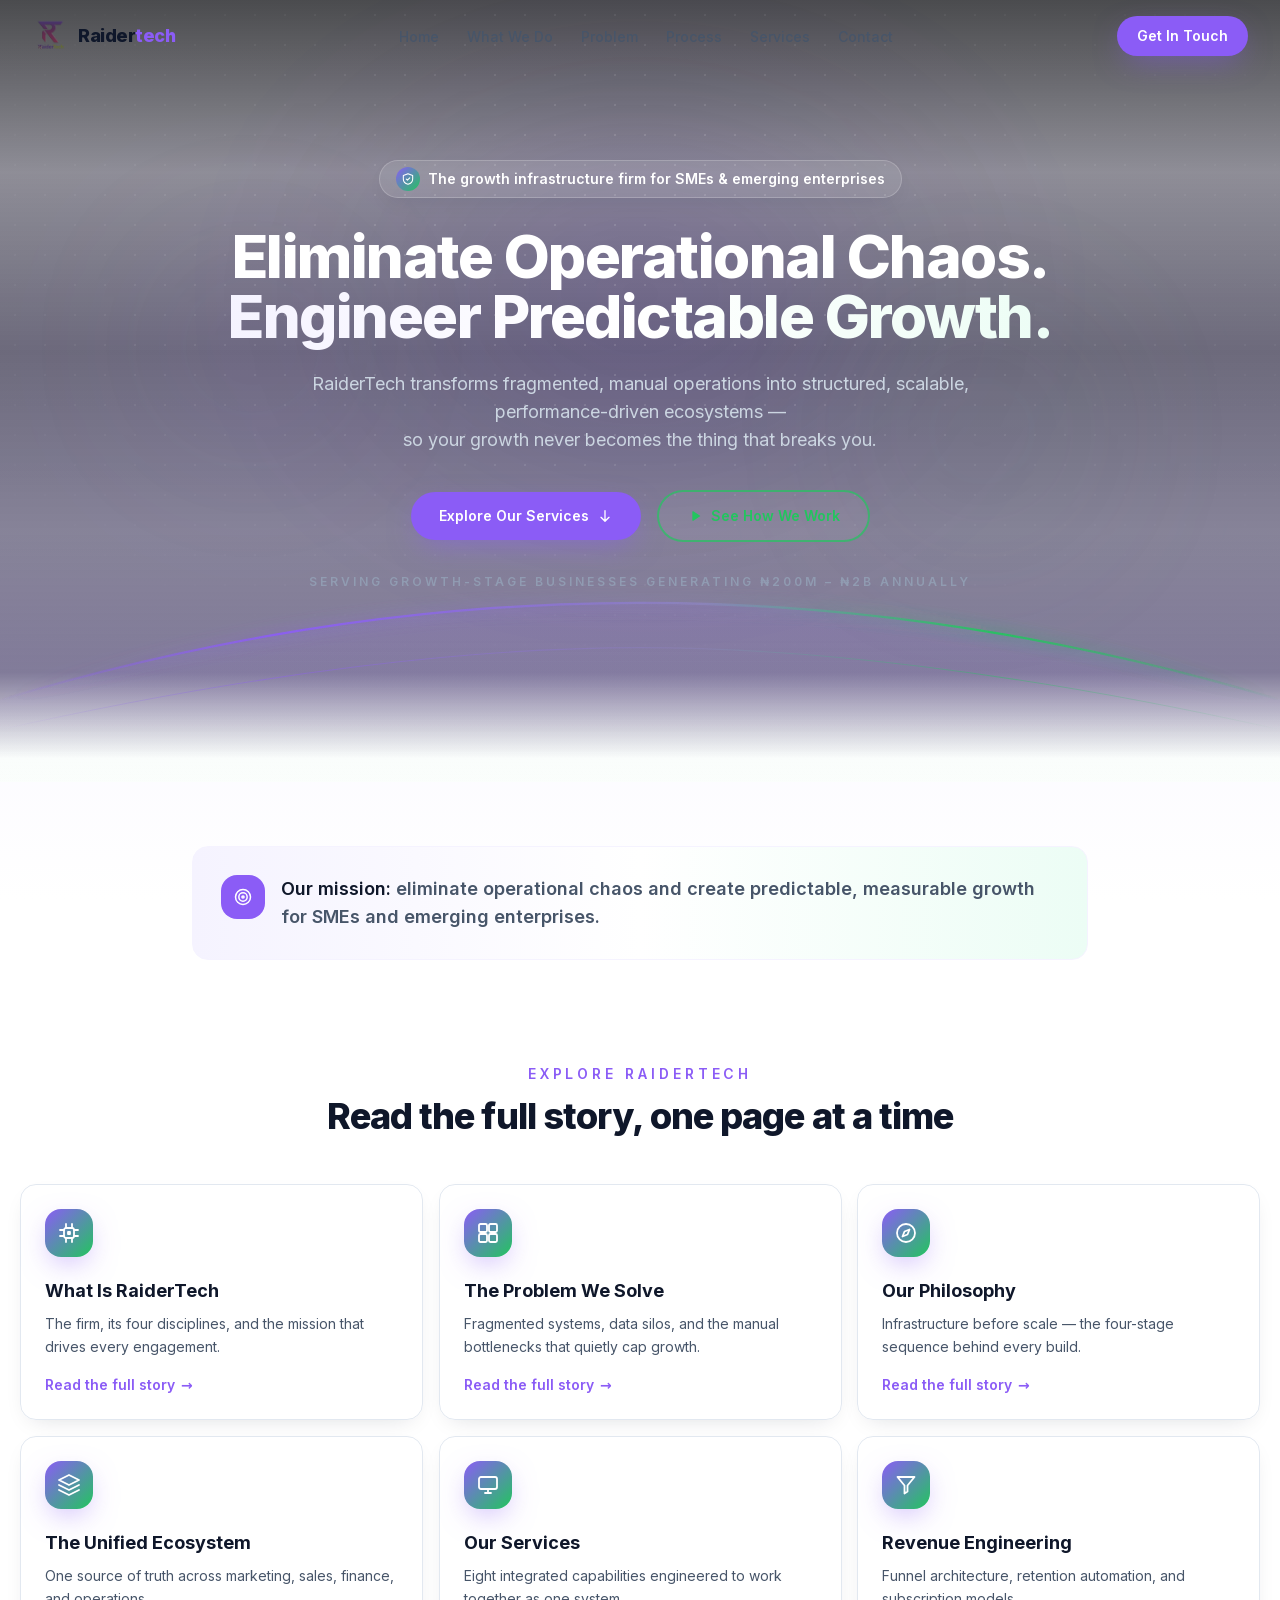
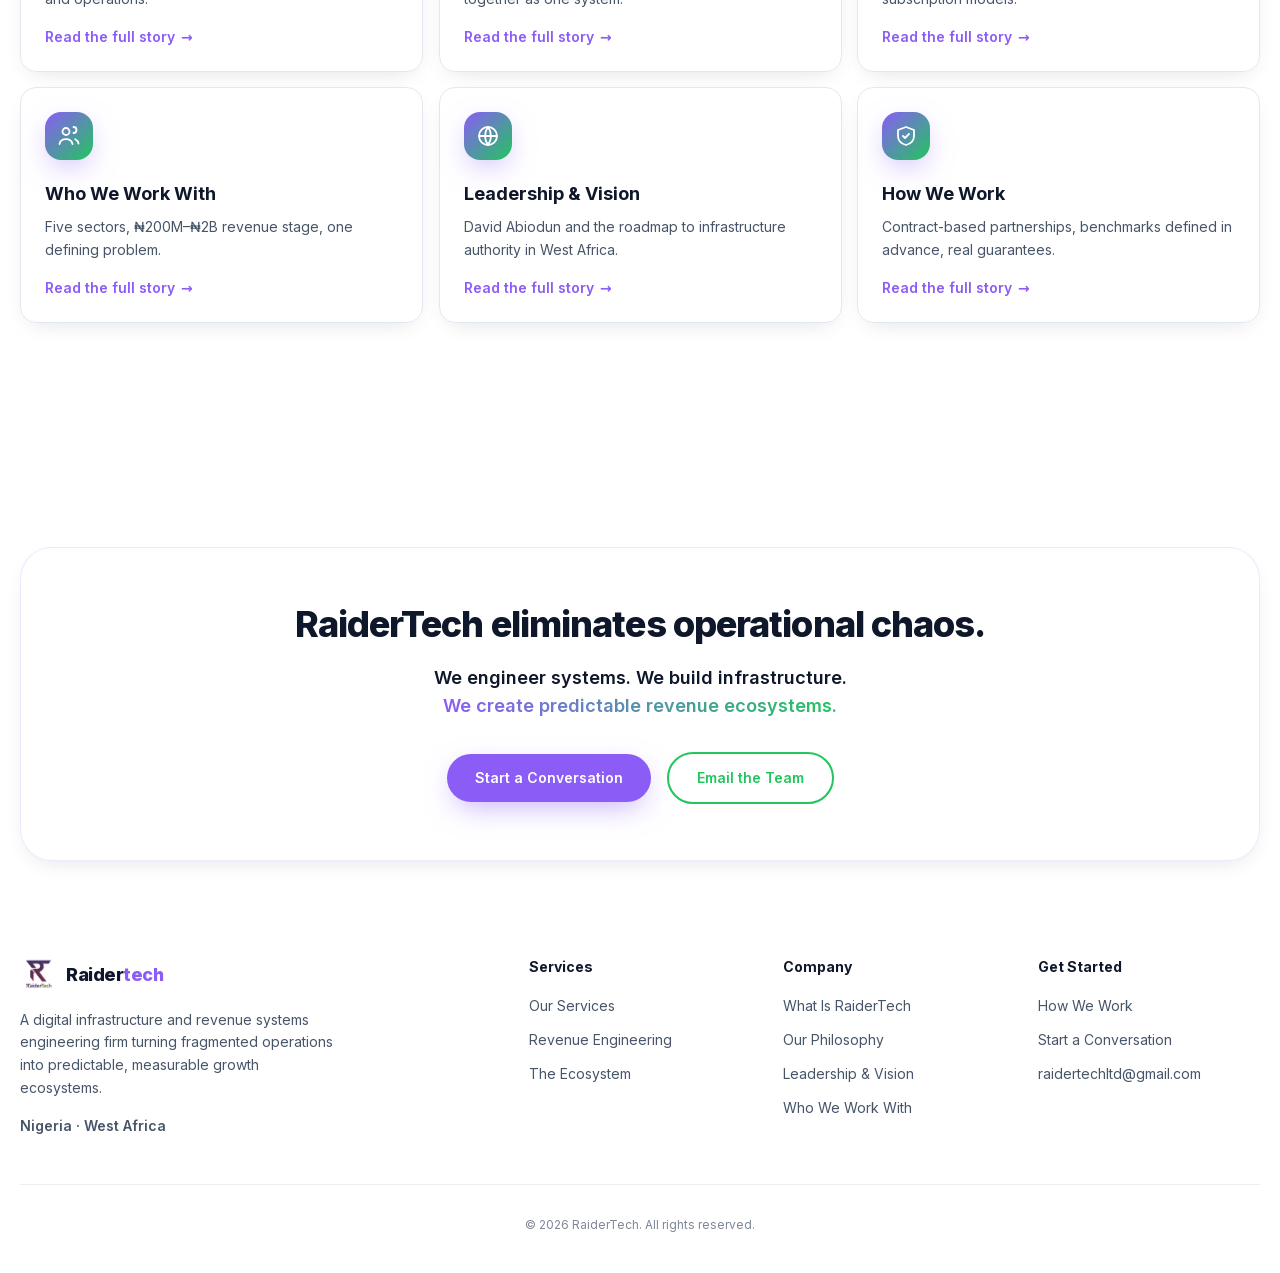
==== commit 83a27065: "Rebuild site for custom domain" ====
--- a/index.html
+++ b/index.html
@@ -1 +1 @@
-<!DOCTYPE html><html lang="en"><head><meta charSet="utf-8"/><meta name="viewport" content="width=device-width, initial-scale=1"/><link rel="preload" as="image" href="/RaiderTechltd-os/raidertech-logo.png" fetchPriority="high"/><link rel="stylesheet" href="/RaiderTechltd-os/_next/static/css/3f2e04c4871a003c.css" data-precedence="next"/><link rel="preload" as="script" fetchPriority="low" href="/RaiderTechltd-os/_next/static/chunks/webpack-4db843872d27121b.js"/><script src="/RaiderTechltd-os/_next/static/chunks/fd9d1056-87da80e0c187477b.js" async=""></script><script src="/RaiderTechltd-os/_next/static/chunks/117-892ef63d96552021.js" async=""></script><script src="/RaiderTechltd-os/_next/static/chunks/main-app-04c021b0fac00ea1.js" async=""></script><script src="/RaiderTechltd-os/_next/static/chunks/718-0bade5d27230afa7.js" async=""></script><script src="/RaiderTechltd-os/_next/static/chunks/51-5fd9b2cd7714323b.js" async=""></script><script src="/RaiderTechltd-os/_next/static/chunks/app/page-0668f7b02660d987.js" async=""></script><meta name="theme-color" content="#8B5CF6"/><title>RaiderTech — Digital Infrastructure &amp; Revenue Systems Engineering</title><meta name="description" content="RaiderTech is a digital infrastructure and revenue systems engineering firm. We eliminate operational chaos and create predictable, measurable growth for SMEs and emerging enterprises."/><link rel="icon" href="/RaiderTechltd-os/icon.png?f579bc81c4360bb5" type="image/png" sizes="512x512"/><script src="/RaiderTechltd-os/_next/static/chunks/polyfills-42372ed130431b0a.js" noModule=""></script></head><body class="__variable_19f6f7 font-sans antialiased"><header class="fixed inset-x-0 top-0 z-50 transition-all duration-300 bg-transparent backdrop-blur-0"><nav aria-label="Main" class="mx-auto flex h-16 max-w-7xl items-center justify-between px-5 sm:h-[72px] sm:px-8"><a class="group flex items-center gap-2.5" href="/RaiderTechltd-os/"><img alt="RaiderTech logo" fetchPriority="high" width="40" height="40" decoding="async" data-nimg="1" class="h-9 w-9 object-contain transition-transform duration-300 group-hover:scale-110" style="color:transparent" src="/RaiderTechltd-os/raidertech-logo.png"/><span class="text-lg font-extrabold tracking-tight text-ink">Raider<span class="text-primary">tech</span></span></a><ul class="hidden items-center gap-7 lg:flex"><li><a class="relative text-sm font-medium transition-colors duration-200 hover:text-primary text-primary" href="/RaiderTechltd-os/">Home<span aria-hidden="true" class="absolute -bottom-1.5 left-1/2 h-1 w-1 -translate-x-1/2 rounded-full bg-gradient-to-r from-primary to-secondary"></span></a></li><li><a class="relative text-sm font-medium transition-colors duration-200 hover:text-primary text-body" href="/RaiderTechltd-os/what-we-do/">What We Do</a></li><li><a class="relative text-sm font-medium transition-colors duration-200 hover:text-primary text-body" href="/RaiderTechltd-os/problem/">Problem</a></li><li><a class="relative text-sm font-medium transition-colors duration-200 hover:text-primary text-body" href="/RaiderTechltd-os/process/">Process</a></li><li><a class="relative text-sm font-medium transition-colors duration-200 hover:text-primary text-body" href="/RaiderTechltd-os/services/">Services</a></li><li><a class="relative text-sm font-medium transition-colors duration-200 hover:text-primary text-body" href="/RaiderTechltd-os/contact/">Contact</a></li></ul><div class="flex items-center gap-2"><a class="hidden rounded-full bg-primary px-5 py-2.5 text-sm font-semibold text-white shadow-glowPurple transition-all duration-300 hover:scale-105 hover:shadow-[0_0_30px_rgba(139,92,246,0.6)] lg:inline-flex" href="/RaiderTechltd-os/contact/">Get In Touch</a><button type="button" aria-label="Open menu" aria-expanded="false" class="grid h-10 w-10 place-items-center rounded-xl border border-slate-200 bg-white/70 text-ink transition-colors hover:bg-white lg:hidden"><svg viewBox="0 0 24 24" fill="none" stroke="currentColor" stroke-width="2" stroke-linecap="round" class="h-5 w-5" aria-hidden="true"><path d="M4 6h16M4 12h16M4 18h16"></path></svg></button></div></nav><div class="overflow-hidden transition-all duration-300 lg:hidden max-h-0 opacity-0"><ul class="mx-5 mb-4 space-y-1 rounded-2xl border border-slate-200 bg-white/95 p-3 shadow-soft backdrop-blur-md"><li><a class="block rounded-xl px-4 py-3 text-sm font-medium transition-colors bg-primary-50 text-primary" href="/RaiderTechltd-os/">Home</a></li><li><a class="block rounded-xl px-4 py-3 text-sm font-medium transition-colors text-body hover:bg-primary-50 hover:text-primary" href="/RaiderTechltd-os/what-we-do/">What We Do</a></li><li><a class="block rounded-xl px-4 py-3 text-sm font-medium transition-colors text-body hover:bg-primary-50 hover:text-primary" href="/RaiderTechltd-os/problem/">Problem</a></li><li><a class="block rounded-xl px-4 py-3 text-sm font-medium transition-colors text-body hover:bg-primary-50 hover:text-primary" href="/RaiderTechltd-os/process/">Process</a></li><li><a class="block rounded-xl px-4 py-3 text-sm font-medium transition-colors text-body hover:bg-primary-50 hover:text-primary" href="/RaiderTechltd-os/services/">Services</a></li><li><a class="block rounded-xl px-4 py-3 text-sm font-medium transition-colors text-body hover:bg-primary-50 hover:text-primary" href="/RaiderTechltd-os/contact/">Contact</a></li><li class="pt-1"><a class="block rounded-full bg-primary px-5 py-3 text-center text-sm font-semibold text-white shadow-glowPurple" href="/RaiderTechltd-os/contact/">Get In Touch</a></li></ul></div></header><main><section id="home" class="relative overflow-hidden px-5 pb-48 pt-32 text-center sm:pt-40"><style>@keyframes heroFade{0%{opacity:0;transform:scale(1.12)}3.889%{opacity:1}33.333%{opacity:1}37.222%{opacity:0;transform:scale(1)}100%{opacity:0;transform:scale(1)}}</style><div aria-hidden="true" class="absolute inset-0 -z-30"><div class="hero-slide absolute inset-0" style="background-image:url(/RaiderTechltd-os/hero-bg.jpg);animation:heroFade 18s ease-in-out 0s infinite"></div><div class="hero-slide absolute inset-0" style="background-image:url(/RaiderTechltd-os/hero-slide-2.jpg);animation:heroFade 18s ease-in-out 6s infinite"></div><div class="hero-slide absolute inset-0" style="background-image:url(/RaiderTechltd-os/hero-slide-3.jpg);animation:heroFade 18s ease-in-out 12s infinite"></div></div><div aria-hidden="true" class="hero-shade pointer-events-none absolute inset-0 -z-20"></div><div aria-hidden="true" class="pointer-events-none absolute left-1/2 top-16 -z-10 h-[460px] w-[720px] -translate-x-1/2 rounded-full opacity-70 blur-[110px]" style="background:radial-gradient(closest-side, rgba(61, 12, 175, 0.3), transparent)"></div><div aria-hidden="true" class="pointer-events-none absolute right-[10%] top-1/3 -z-10 h-[340px] w-[340px] rounded-full opacity-60 blur-[90px]" style="background:radial-gradient(closest-side, rgba(95, 128, 107, 0.28), transparent)"></div><div aria-hidden="true" class="pointer-events-none absolute left-[8%] top-1/4 -z-10 h-[300px] w-[300px] rounded-full opacity-60 blur-[90px]" style="background:radial-gradient(closest-side, rgba(139,92,246,0.22), transparent)"></div><div aria-hidden="true" class="bg-dots-light mask-fade-dots pointer-events-none absolute inset-0 -z-10"></div><div class="mx-auto max-w-5xl"><div class="reveal  "><div class="inline-flex items-center gap-2 rounded-full border border-white/20 bg-white/10 px-4 py-1.5 shadow-soft backdrop-blur-sm"><span class="grid h-6 w-6 place-items-center rounded-full bg-gradient-to-br from-primary to-secondary text-white"><svg viewBox="0 0 24 24" fill="none" stroke="currentColor" stroke-width="1.8" stroke-linecap="round" stroke-linejoin="round" class="h-3.5 w-3.5" aria-hidden="true"><path d="M12 3l8 3v6c0 4.6-3.3 7.8-8 9-4.7-1.2-8-4.4-8-9V6l8-3Z"></path><path d="m9 12 2 2 4-4"></path></svg></span><span class="text-sm font-semibold text-white">The growth infrastructure firm for SMEs &amp; emerging enterprises</span></div></div><div class="reveal  " style="transition-delay:80ms"><h1 class="mt-7 text-4xl font-extrabold leading-[1.08] tracking-tight text-white sm:text-5xl lg:text-6xl">Eliminate Operational Chaos.<br/><span class="bg-gradient-to-r from-primary-50 via-white to-secondary-50 bg-clip-text text-transparent">Engineer Predictable Growth.</span></h1></div><div class="reveal  " style="transition-delay:160ms"><p class="mx-auto mt-6 max-w-2xl text-base leading-relaxed text-slate-300 sm:text-lg">RaiderTech transforms fragmented, manual operations into structured, scalable, performance-driven ecosystems —<br class="hidden sm:block"/> so your growth never becomes the thing that breaks you.</p></div><div class="reveal  " style="transition-delay:240ms"><div class="mt-9 flex flex-col items-center justify-center gap-4 sm:flex-row"><a class="btn-primary" href="/RaiderTechltd-os/services/">Explore Our Services<svg viewBox="0 0 24 24" fill="none" stroke="currentColor" stroke-width="2" stroke-linecap="round" stroke-linejoin="round" class="h-4 w-4" aria-hidden="true"><path d="M12 4v16m0 0 6-6m-6 6-6-6"></path></svg></a><a class="btn-green-dark" href="/RaiderTechltd-os/how-we-work/"><svg viewBox="0 0 24 24" fill="currentColor" class="h-4 w-4" aria-hidden="true"><path d="M8 5.8v12.4a1 1 0 0 0 1.53.85l9.6-6.2a1 1 0 0 0 0-1.7l-9.6-6.2A1 1 0 0 0 8 5.8Z"></path></svg>See How We Work</a></div></div><div class="reveal  " style="transition-delay:320ms"><p class="mt-8 text-xs font-semibold uppercase tracking-[0.25em] text-slate-400/80">Serving growth-stage businesses generating ₦200M – ₦2B annually</p></div></div><div aria-hidden="true" class="pointer-events-none absolute inset-x-0 bottom-0 -z-10"><svg viewBox="0 0 1440 300" preserveAspectRatio="none" class="h-40 w-full sm:h-56"><defs><linearGradient id="heroArc" x1="0%" y1="0%" x2="100%" y2="0%"><stop offset="0%" stop-color="#8B5CF6" stop-opacity="0"></stop><stop offset="22%" stop-color="#8B5CF6" stop-opacity="0.9"></stop><stop offset="55%" stop-color="#8b83b8" stop-opacity="1"></stop><stop offset="78%" stop-color="#22C55E" stop-opacity="0.9"></stop><stop offset="100%" stop-color="#22C55E" stop-opacity="0"></stop></linearGradient><linearGradient id="heroArcFill" x1="0%" y1="0%" x2="0%" y2="100%"><stop offset="0%" stop-color="#8B5CF6" stop-opacity="0.14"></stop><stop offset="55%" stop-color="#A78BFA" stop-opacity="0.05"></stop><stop offset="100%" stop-color="#22C55E" stop-opacity="0.02"></stop></linearGradient><filter id="heroGlow" x="-20%" y="-40%" width="140%" height="200%"><feGaussianBlur stdDeviation="10" result="blur"></feGaussianBlur><feMerge><feMergeNode in="blur"></feMergeNode><feMergeNode in="SourceGraphic"></feMergeNode></feMerge></filter></defs><path d="M0,300 L0,190 C280,90 520,60 720,60 C920,60 1160,90 1440,190 L1440,300 Z" fill="url(#heroArcFill)"></path><path d="M0,190 C280,90 520,60 720,60 C920,60 1160,90 1440,190" fill="none" stroke="url(#heroArc)" stroke-width="3" filter="url(#heroGlow)"></path><path d="M0,230 C300,150 540,120 720,120 C900,120 1140,150 1440,230" fill="none" stroke="url(#heroArc)" stroke-width="1.5" stroke-opacity="0.45"></path></svg></div></section><section class="relative px-5 py-16"><div class="mx-auto max-w-4xl"><div class="reveal  "><div class="flex items-start gap-4 rounded-2xl border border-primary-50 bg-gradient-to-r from-primary-50 via-white to-secondary-50 p-7"><span class="grid h-11 w-11 shrink-0 place-items-center rounded-2xl bg-primary text-white"><svg viewBox="0 0 24 24" fill="none" stroke="currentColor" stroke-width="1.8" stroke-linecap="round" stroke-linejoin="round" class="h-5 w-5" aria-hidden="true"><circle cx="12" cy="12" r="9"></circle><circle cx="12" cy="12" r="5"></circle><circle cx="12" cy="12" r="1.3"></circle></svg></span><p class="text-base font-semibold leading-relaxed text-ink sm:text-lg">Our mission:<!-- --> <span class="text-body">eliminate operational chaos and create predictable, measurable growth for SMEs and emerging enterprises.</span></p></div></div></div></section><section class="relative px-5 pt-10 pb-24 sm:pb-32"><div class="mx-auto max-w-7xl"><div class="reveal  "><p class="text-center text-xs font-semibold uppercase tracking-[0.28em] text-primary sm:text-sm">Explore RaiderTech</p><h2 class="text-balance mt-3 text-center text-3xl font-extrabold tracking-tight text-ink sm:text-4xl">Read the full story, one page at a time</h2></div><div class="mt-12 grid gap-4 sm:grid-cols-2 lg:grid-cols-3"><div class="reveal  "><a class="group flex h-full flex-col rounded-2xl border border-slate-200 bg-white/80 p-6 shadow-soft backdrop-blur-sm transition-all duration-300 hover:-translate-y-1 hover:border-primary/40" href="/RaiderTechltd-os/what-we-do/"><span class="grid h-12 w-12 place-items-center rounded-2xl bg-gradient-to-br from-primary to-secondary text-white shadow-glowPurple transition-transform duration-300 group-hover:scale-110"><svg viewBox="0 0 24 24" fill="none" stroke="currentColor" stroke-width="1.8" stroke-linecap="round" stroke-linejoin="round" class="h-6 w-6" aria-hidden="true"><rect x="7" y="7" width="10" height="10" rx="2"></rect><rect x="11" y="11" width="2" height="2"></rect><path d="M9 3v4M15 3v4M9 17v4M15 17v4M3 9h4M3 15h4M17 9h4M17 15h4"></path></svg></span><h3 class="mt-5 text-lg font-bold text-ink">What Is RaiderTech</h3><p class="mt-2 text-sm leading-relaxed text-body">The firm, its four disciplines, and the mission that drives every engagement.</p><span class="mt-4 inline-flex items-center gap-1.5 text-sm font-semibold text-primary">Read the full story<span class="transition-transform duration-300 group-hover:translate-x-1">→</span></span></a></div><div class="reveal  " style="transition-delay:60ms"><a class="group flex h-full flex-col rounded-2xl border border-slate-200 bg-white/80 p-6 shadow-soft backdrop-blur-sm transition-all duration-300 hover:-translate-y-1 hover:border-primary/40" href="/RaiderTechltd-os/problem/"><span class="grid h-12 w-12 place-items-center rounded-2xl bg-gradient-to-br from-primary to-secondary text-white shadow-glowPurple transition-transform duration-300 group-hover:scale-110"><svg viewBox="0 0 24 24" fill="none" stroke="currentColor" stroke-width="1.8" stroke-linecap="round" stroke-linejoin="round" class="h-6 w-6" aria-hidden="true"><rect x="3" y="3" width="8" height="8" rx="1.5"></rect><rect x="13" y="3" width="8" height="8" rx="1.5"></rect><rect x="3" y="13" width="8" height="8" rx="1.5"></rect><rect x="13" y="13" width="8" height="8" rx="1.5"></rect></svg></span><h3 class="mt-5 text-lg font-bold text-ink">The Problem We Solve</h3><p class="mt-2 text-sm leading-relaxed text-body">Fragmented systems, data silos, and the manual bottlenecks that quietly cap growth.</p><span class="mt-4 inline-flex items-center gap-1.5 text-sm font-semibold text-primary">Read the full story<span class="transition-transform duration-300 group-hover:translate-x-1">→</span></span></a></div><div class="reveal  " style="transition-delay:120ms"><a class="group flex h-full flex-col rounded-2xl border border-slate-200 bg-white/80 p-6 shadow-soft backdrop-blur-sm transition-all duration-300 hover:-translate-y-1 hover:border-primary/40" href="/RaiderTechltd-os/process/"><span class="grid h-12 w-12 place-items-center rounded-2xl bg-gradient-to-br from-primary to-secondary text-white shadow-glowPurple transition-transform duration-300 group-hover:scale-110"><svg viewBox="0 0 24 24" fill="none" stroke="currentColor" stroke-width="1.8" stroke-linecap="round" stroke-linejoin="round" class="h-6 w-6" aria-hidden="true"><circle cx="12" cy="12" r="9"></circle><path d="m15.5 8.5-2 5-5 2 2-5 5-2Z"></path></svg></span><h3 class="mt-5 text-lg font-bold text-ink">Our Philosophy</h3><p class="mt-2 text-sm leading-relaxed text-body">Infrastructure before scale — the four-stage sequence behind every build.</p><span class="mt-4 inline-flex items-center gap-1.5 text-sm font-semibold text-primary">Read the full story<span class="transition-transform duration-300 group-hover:translate-x-1">→</span></span></a></div><div class="reveal  " style="transition-delay:180ms"><a class="group flex h-full flex-col rounded-2xl border border-slate-200 bg-white/80 p-6 shadow-soft backdrop-blur-sm transition-all duration-300 hover:-translate-y-1 hover:border-primary/40" href="/RaiderTechltd-os/ecosystem/"><span class="grid h-12 w-12 place-items-center rounded-2xl bg-gradient-to-br from-primary to-secondary text-white shadow-glowPurple transition-transform duration-300 group-hover:scale-110"><svg viewBox="0 0 24 24" fill="none" stroke="currentColor" stroke-width="1.8" stroke-linecap="round" stroke-linejoin="round" class="h-6 w-6" aria-hidden="true"><path d="m12 2-10 5 10 5 10-5-10-5Z"></path><path d="m2 17 10 5 10-5"></path><path d="m2 12 10 5 10-5"></path></svg></span><h3 class="mt-5 text-lg font-bold text-ink">The Unified Ecosystem</h3><p class="mt-2 text-sm leading-relaxed text-body">One source of truth across marketing, sales, finance, and operations.</p><span class="mt-4 inline-flex items-center gap-1.5 text-sm font-semibold text-primary">Read the full story<span class="transition-transform duration-300 group-hover:translate-x-1">→</span></span></a></div><div class="reveal  " style="transition-delay:240ms"><a class="group flex h-full flex-col rounded-2xl border border-slate-200 bg-white/80 p-6 shadow-soft backdrop-blur-sm transition-all duration-300 hover:-translate-y-1 hover:border-primary/40" href="/RaiderTechltd-os/services/"><span class="grid h-12 w-12 place-items-center rounded-2xl bg-gradient-to-br from-primary to-secondary text-white shadow-glowPurple transition-transform duration-300 group-hover:scale-110"><svg viewBox="0 0 24 24" fill="none" stroke="currentColor" stroke-width="1.8" stroke-linecap="round" stroke-linejoin="round" class="h-6 w-6" aria-hidden="true"><rect x="3" y="4" width="18" height="12" rx="2"></rect><path d="M9 20h6M12 16v4"></path></svg></span><h3 class="mt-5 text-lg font-bold text-ink">Our Services</h3><p class="mt-2 text-sm leading-relaxed text-body">Eight integrated capabilities engineered to work together as one system.</p><span class="mt-4 inline-flex items-center gap-1.5 text-sm font-semibold text-primary">Read the full story<span class="transition-transform duration-300 group-hover:translate-x-1">→</span></span></a></div><div class="reveal  " style="transition-delay:300ms"><a class="group flex h-full flex-col rounded-2xl border border-slate-200 bg-white/80 p-6 shadow-soft backdrop-blur-sm transition-all duration-300 hover:-translate-y-1 hover:border-primary/40" href="/RaiderTechltd-os/revenue/"><span class="grid h-12 w-12 place-items-center rounded-2xl bg-gradient-to-br from-primary to-secondary text-white shadow-glowPurple transition-transform duration-300 group-hover:scale-110"><svg viewBox="0 0 24 24" fill="none" stroke="currentColor" stroke-width="1.8" stroke-linecap="round" stroke-linejoin="round" class="h-6 w-6" aria-hidden="true"><path d="M3.5 4h17l-7 8.5v6l-3 2v-8L3.5 4Z"></path></svg></span><h3 class="mt-5 text-lg font-bold text-ink">Revenue Engineering</h3><p class="mt-2 text-sm leading-relaxed text-body">Funnel architecture, retention automation, and subscription models.</p><span class="mt-4 inline-flex items-center gap-1.5 text-sm font-semibold text-primary">Read the full story<span class="transition-transform duration-300 group-hover:translate-x-1">→</span></span></a></div><div class="reveal  " style="transition-delay:360ms"><a class="group flex h-full flex-col rounded-2xl border border-slate-200 bg-white/80 p-6 shadow-soft backdrop-blur-sm transition-all duration-300 hover:-translate-y-1 hover:border-primary/40" href="/RaiderTechltd-os/clients/"><span class="grid h-12 w-12 place-items-center rounded-2xl bg-gradient-to-br from-primary to-secondary text-white shadow-glowPurple transition-transform duration-300 group-hover:scale-110"><svg viewBox="0 0 24 24" fill="none" stroke="currentColor" stroke-width="1.8" stroke-linecap="round" stroke-linejoin="round" class="h-6 w-6" aria-hidden="true"><circle cx="9" cy="7.5" r="3.5"></circle><path d="M2.5 20c.7-3.2 3.2-4.8 6.5-4.8s5.8 1.6 6.5 4.8"></path><path d="M16.5 9a3 3 0 1 0 0-6"></path><path d="M18.2 15.3c1.7.8 2.9 2.2 3.3 4.4"></path></svg></span><h3 class="mt-5 text-lg font-bold text-ink">Who We Work With</h3><p class="mt-2 text-sm leading-relaxed text-body">Five sectors, ₦200M–₦2B revenue stage, one defining problem.</p><span class="mt-4 inline-flex items-center gap-1.5 text-sm font-semibold text-primary">Read the full story<span class="transition-transform duration-300 group-hover:translate-x-1">→</span></span></a></div><div class="reveal  " style="transition-delay:420ms"><a class="group flex h-full flex-col rounded-2xl border border-slate-200 bg-white/80 p-6 shadow-soft backdrop-blur-sm transition-all duration-300 hover:-translate-y-1 hover:border-primary/40" href="/RaiderTechltd-os/leadership/"><span class="grid h-12 w-12 place-items-center rounded-2xl bg-gradient-to-br from-primary to-secondary text-white shadow-glowPurple transition-transform duration-300 group-hover:scale-110"><svg viewBox="0 0 24 24" fill="none" stroke="currentColor" stroke-width="1.8" stroke-linecap="round" stroke-linejoin="round" class="h-6 w-6" aria-hidden="true"><circle cx="12" cy="12" r="9"></circle><path d="M3 12h18"></path><path d="M12 3a15 15 0 0 1 0 18M12 3a15 15 0 0 0 0 18"></path></svg></span><h3 class="mt-5 text-lg font-bold text-ink">Leadership &amp; Vision</h3><p class="mt-2 text-sm leading-relaxed text-body">David Abiodun and the roadmap to infrastructure authority in West Africa.</p><span class="mt-4 inline-flex items-center gap-1.5 text-sm font-semibold text-primary">Read the full story<span class="transition-transform duration-300 group-hover:translate-x-1">→</span></span></a></div><div class="reveal  " style="transition-delay:480ms"><a class="group flex h-full flex-col rounded-2xl border border-slate-200 bg-white/80 p-6 shadow-soft backdrop-blur-sm transition-all duration-300 hover:-translate-y-1 hover:border-primary/40" href="/RaiderTechltd-os/how-we-work/"><span class="grid h-12 w-12 place-items-center rounded-2xl bg-gradient-to-br from-primary to-secondary text-white shadow-glowPurple transition-transform duration-300 group-hover:scale-110"><svg viewBox="0 0 24 24" fill="none" stroke="currentColor" stroke-width="1.8" stroke-linecap="round" stroke-linejoin="round" class="h-6 w-6" aria-hidden="true"><path d="M12 3l8 3v6c0 4.6-3.3 7.8-8 9-4.7-1.2-8-4.4-8-9V6l8-3Z"></path><path d="m9 12 2 2 4-4"></path></svg></span><h3 class="mt-5 text-lg font-bold text-ink">How We Work</h3><p class="mt-2 text-sm leading-relaxed text-body">Contract-based partnerships, benchmarks defined in advance, real guarantees.</p><span class="mt-4 inline-flex items-center gap-1.5 text-sm font-semibold text-primary">Read the full story<span class="transition-transform duration-300 group-hover:translate-x-1">→</span></span></a></div></div></div></section></main><section class="relative scroll-mt-24 px-5 pt-20 sm:pt-24"><div class="reveal  "><div class="mx-auto max-w-7xl rounded-[2rem] border border-primary/15 bg-white/80 px-6 py-14 text-center shadow-soft backdrop-blur-sm sm:px-12"><h2 class="text-balance text-3xl font-extrabold tracking-tight text-ink sm:text-4xl">RaiderTech eliminates operational chaos.</h2><p class="mx-auto mt-5 max-w-xl text-base font-semibold leading-relaxed text-ink sm:text-lg">We engineer systems. We build infrastructure.<br/><span class="bg-gradient-to-r from-primary to-secondary bg-clip-text text-transparent">We create predictable revenue ecosystems.</span></p><div class="mt-8 flex flex-col items-center justify-center gap-4 sm:flex-row"><a class="btn-primary" href="/RaiderTechltd-os/contact/">Start a Conversation</a><a href="mailto:hello@raidertech.app" class="btn-green">Email the Team</a></div></div></div></section><footer class="relative px-5 pb-10 pt-20 sm:pt-24"><div class="mx-auto max-w-7xl"><div class="grid grid-cols-2 gap-8 md:grid-cols-3 lg:grid-cols-5"><div class="col-span-2"><a class="group flex items-center gap-2.5" href="/RaiderTechltd-os/"><img alt="RaiderTech logo" loading="lazy" width="40" height="40" decoding="async" data-nimg="1" class="h-9 w-9 object-contain transition-transform duration-300 group-hover:scale-110" style="color:transparent" src="/RaiderTechltd-os/raidertech-logo.png"/><span class="text-lg font-extrabold tracking-tight text-ink">Raider<span class="text-primary">tech</span></span></a><p class="mt-4 max-w-xs text-sm leading-relaxed text-body">A digital infrastructure and revenue systems engineering firm turning fragmented operations into predictable, measurable growth ecosystems.</p><p class="mt-4 text-sm font-semibold text-body">Nigeria · West Africa</p></div><div><h3 class="text-sm font-bold text-ink">Services</h3><ul class="mt-4 space-y-2.5"><li><a class="text-sm text-body transition-colors hover:text-primary" href="/RaiderTechltd-os/services/">Our Services</a></li><li><a class="text-sm text-body transition-colors hover:text-primary" href="/RaiderTechltd-os/revenue/">Revenue Engineering</a></li><li><a class="text-sm text-body transition-colors hover:text-primary" href="/RaiderTechltd-os/ecosystem/">The Ecosystem</a></li></ul></div><div><h3 class="text-sm font-bold text-ink">Company</h3><ul class="mt-4 space-y-2.5"><li><a class="text-sm text-body transition-colors hover:text-primary" href="/RaiderTechltd-os/what-we-do/">What Is RaiderTech</a></li><li><a class="text-sm text-body transition-colors hover:text-primary" href="/RaiderTechltd-os/process/">Our Philosophy</a></li><li><a class="text-sm text-body transition-colors hover:text-primary" href="/RaiderTechltd-os/leadership/">Leadership &amp; Vision</a></li><li><a class="text-sm text-body transition-colors hover:text-primary" href="/RaiderTechltd-os/clients/">Who We Work With</a></li></ul></div><div><h3 class="text-sm font-bold text-ink">Get Started</h3><ul class="mt-4 space-y-2.5"><li><a class="text-sm text-body transition-colors hover:text-primary" href="/RaiderTechltd-os/how-we-work/">How We Work</a></li><li><a class="text-sm text-body transition-colors hover:text-primary" href="/RaiderTechltd-os/contact/">Start a Conversation</a></li><li><a class="text-sm text-body transition-colors hover:text-primary" href="mailto:raidertechltd@gmail.com">raidertechltd@gmail.com</a></li></ul></div></div><p class="mt-12 border-t border-slate-200/70 pt-8 text-center text-xs text-body/70">© <!-- -->2026<!-- --> RaiderTech. All rights reserved.</p></div></footer><script src="/RaiderTechltd-os/_next/static/chunks/webpack-4db843872d27121b.js" async=""></script><script>(self.__next_f=self.__next_f||[]).push([0]);self.__next_f.push([2,null])</script><script>self.__next_f.push([1,"1:HL[\"/RaiderTechltd-os/_next/static/css/3f2e04c4871a003c.css\",\"style\"]\n"])</script><script>self.__next_f.push([1,"2:I[2846,[],\"\"]\n4:I[4727,[\"718\",\"static/chunks/718-0bade5d27230afa7.js\",\"51\",\"static/chunks/51-5fd9b2cd7714323b.js\",\"931\",\"static/chunks/app/page-0668f7b02660d987.js\"],\"default\"]\n5:I[24,[\"718\",\"static/chunks/718-0bade5d27230afa7.js\",\"51\",\"static/chunks/51-5fd9b2cd7714323b.js\",\"931\",\"static/chunks/app/page-0668f7b02660d987.js\"],\"default\"]\n6:I[2972,[\"718\",\"static/chunks/718-0bade5d27230afa7.js\",\"51\",\"static/chunks/51-5fd9b2cd7714323b.js\",\"931\",\"static/chunks/app/page-0668f7b02660d987.js\"],\"\"]\n7:I[5878,[\"718\",\"static/chunks/718-0bade5d27230afa7.js\",\"51\",\"static/chunks/51-5fd9b2cd7714323b.js\",\"931\",\"static/chunks/app/page-0668f7b02660d987.js\"],\"Image\"]\n8:I[4707,[],\"\"]\n9:I[6423,[],\"\"]\nb:I[1060,[],\"\"]\nc:[]\n"])</script><script>self.__next_f.push([1,"0:[\"$\",\"$L2\",null,{\"buildId\":\"4lIP8htW9wSpVfUK_lt90\",\"assetPrefix\":\"/RaiderTechltd-os\",\"urlParts\":[\"\",\"\"],\"initialTree\":[\"\",{\"children\":[\"__PAGE__\",{}]},\"$undefined\",\"$undefined\",true],\"initialSeedData\":[\"\",{\"children\":[\"__PAGE__\",{},[[\"$L3\",[[\"$\",\"$L4\",null,{}],[\"$\",\"main\",null,{\"children\":[[\"$\",\"section\",null,{\"id\":\"home\",\"className\":\"relative overflow-hidden px-5 pb-48 pt-32 text-center sm:pt-40\",\"children\":[[\"$\",\"style\",null,{\"dangerouslySetInnerHTML\":{\"__html\":\"@keyframes heroFade{0%{opacity:0;transform:scale(1.12)}3.889%{opacity:1}33.333%{opacity:1}37.222%{opacity:0;transform:scale(1)}100%{opacity:0;transform:scale(1)}}\"}}],[\"$\",\"div\",null,{\"aria-hidden\":\"true\",\"className\":\"absolute inset-0 -z-30\",\"children\":[[\"$\",\"div\",\"/hero-bg.jpg\",{\"className\":\"hero-slide absolute inset-0\",\"style\":{\"backgroundImage\":\"url(/RaiderTechltd-os/hero-bg.jpg)\",\"animation\":\"heroFade 18s ease-in-out 0s infinite\"}}],[\"$\",\"div\",\"/hero-slide-2.jpg\",{\"className\":\"hero-slide absolute inset-0\",\"style\":{\"backgroundImage\":\"url(/RaiderTechltd-os/hero-slide-2.jpg)\",\"animation\":\"heroFade 18s ease-in-out 6s infinite\"}}],[\"$\",\"div\",\"/hero-slide-3.jpg\",{\"className\":\"hero-slide absolute inset-0\",\"style\":{\"backgroundImage\":\"url(/RaiderTechltd-os/hero-slide-3.jpg)\",\"animation\":\"heroFade 18s ease-in-out 12s infinite\"}}]]}],[\"$\",\"div\",null,{\"aria-hidden\":\"true\",\"className\":\"hero-shade pointer-events-none absolute inset-0 -z-20\"}],[\"$\",\"div\",null,{\"aria-hidden\":\"true\",\"className\":\"pointer-events-none absolute left-1/2 top-16 -z-10 h-[460px] w-[720px] -translate-x-1/2 rounded-full opacity-70 blur-[110px]\",\"style\":{\"background\":\"radial-gradient(closest-side, rgba(61, 12, 175, 0.3), transparent)\"}}],[\"$\",\"div\",null,{\"aria-hidden\":\"true\",\"className\":\"pointer-events-none absolute right-[10%] top-1/3 -z-10 h-[340px] w-[340px] rounded-full opacity-60 blur-[90px]\",\"style\":{\"background\":\"radial-gradient(closest-side, rgba(95, 128, 107, 0.28), transparent)\"}}],[\"$\",\"div\",null,{\"aria-hidden\":\"true\",\"className\":\"pointer-events-none absolute left-[8%] top-1/4 -z-10 h-[300px] w-[300px] rounded-full opacity-60 blur-[90px]\",\"style\":{\"background\":\"radial-gradient(closest-side, rgba(139,92,246,0.22), transparent)\"}}],[\"$\",\"div\",null,{\"aria-hidden\":\"true\",\"className\":\"bg-dots-light mask-fade-dots pointer-events-none absolute inset-0 -z-10\"}],[\"$\",\"div\",null,{\"className\":\"mx-auto max-w-5xl\",\"children\":[[\"$\",\"$L5\",null,{\"children\":[\"$\",\"div\",null,{\"className\":\"inline-flex items-center gap-2 rounded-full border border-white/20 bg-white/10 px-4 py-1.5 shadow-soft backdrop-blur-sm\",\"children\":[[\"$\",\"span\",null,{\"className\":\"grid h-6 w-6 place-items-center rounded-full bg-gradient-to-br from-primary to-secondary text-white\",\"children\":[\"$\",\"svg\",null,{\"viewBox\":\"0 0 24 24\",\"fill\":\"none\",\"stroke\":\"currentColor\",\"strokeWidth\":\"1.8\",\"strokeLinecap\":\"round\",\"strokeLinejoin\":\"round\",\"className\":\"h-3.5 w-3.5\",\"aria-hidden\":\"true\",\"children\":[[\"$\",\"path\",null,{\"d\":\"M12 3l8 3v6c0 4.6-3.3 7.8-8 9-4.7-1.2-8-4.4-8-9V6l8-3Z\"}],[\"$\",\"path\",null,{\"d\":\"m9 12 2 2 4-4\"}]]}]}],[\"$\",\"span\",null,{\"className\":\"text-sm font-semibold text-white\",\"children\":\"The growth infrastructure firm for SMEs \u0026 emerging enterprises\"}]]}]}],[\"$\",\"$L5\",null,{\"delay\":80,\"children\":[\"$\",\"h1\",null,{\"className\":\"mt-7 text-4xl font-extrabold leading-[1.08] tracking-tight text-white sm:text-5xl lg:text-6xl\",\"children\":[\"Eliminate Operational Chaos.\",[\"$\",\"br\",null,{}],[\"$\",\"span\",null,{\"className\":\"bg-gradient-to-r from-primary-50 via-white to-secondary-50 bg-clip-text text-transparent\",\"children\":\"Engineer Predictable Growth.\"}]]}]}],[\"$\",\"$L5\",null,{\"delay\":160,\"children\":[\"$\",\"p\",null,{\"className\":\"mx-auto mt-6 max-w-2xl text-base leading-relaxed text-slate-300 sm:text-lg\",\"children\":[\"RaiderTech transforms fragmented, manual operations into structured, scalable, performance-driven ecosystems —\",[\"$\",\"br\",null,{\"className\":\"hidden sm:block\"}],\" so your growth never becomes the thing that breaks you.\"]}]}],[\"$\",\"$L5\",null,{\"delay\":240,\"children\":[\"$\",\"div\",null,{\"className\":\"mt-9 flex flex-col items-center justify-center gap-4 sm:flex-row\",\"children\":[[\"$\",\"$L6\",null,{\"href\":\"/services\",\"className\":\"btn-primary\",\"children\":[\"Explore Our Services\",[\"$\",\"svg\",null,{\"viewBox\":\"0 0 24 24\",\"fill\":\"none\",\"stroke\":\"currentColor\",\"strokeWidth\":\"2\",\"strokeLinecap\":\"round\",\"strokeLinejoin\":\"round\",\"className\":\"h-4 w-4\",\"aria-hidden\":\"true\",\"children\":[\"$\",\"path\",null,{\"d\":\"M12 4v16m0 0 6-6m-6 6-6-6\"}]}]]}],[\"$\",\"$L6\",null,{\"href\":\"/how-we-work\",\"className\":\"btn-green-dark\",\"children\":[[\"$\",\"svg\",null,{\"viewBox\":\"0 0 24 24\",\"fill\":\"currentColor\",\"className\":\"h-4 w-4\",\"aria-hidden\":\"true\",\"children\":[\"$\",\"path\",null,{\"d\":\"M8 5.8v12.4a1 1 0 0 0 1.53.85l9.6-6.2a1 1 0 0 0 0-1.7l-9.6-6.2A1 1 0 0 0 8 5.8Z\"}]}],\"See How We Work\"]}]]}]}],[\"$\",\"$L5\",null,{\"delay\":320,\"children\":[\"$\",\"p\",null,{\"className\":\"mt-8 text-xs font-semibold uppercase tracking-[0.25em] text-slate-400/80\",\"children\":\"Serving growth-stage businesses generating ₦200M – ₦2B annually\"}]}]]}],[\"$\",\"div\",null,{\"aria-hidden\":\"true\",\"className\":\"pointer-events-none absolute inset-x-0 bottom-0 -z-10\",\"children\":[\"$\",\"svg\",null,{\"viewBox\":\"0 0 1440 300\",\"preserveAspectRatio\":\"none\",\"className\":\"h-40 w-full sm:h-56\",\"children\":[[\"$\",\"defs\",null,{\"children\":[[\"$\",\"linearGradient\",null,{\"id\":\"heroArc\",\"x1\":\"0%\",\"y1\":\"0%\",\"x2\":\"100%\",\"y2\":\"0%\",\"children\":[[\"$\",\"stop\",null,{\"offset\":\"0%\",\"stopColor\":\"#8B5CF6\",\"stopOpacity\":\"0\"}],[\"$\",\"stop\",null,{\"offset\":\"22%\",\"stopColor\":\"#8B5CF6\",\"stopOpacity\":\"0.9\"}],[\"$\",\"stop\",null,{\"offset\":\"55%\",\"stopColor\":\"#8b83b8\",\"stopOpacity\":\"1\"}],[\"$\",\"stop\",null,{\"offset\":\"78%\",\"stopColor\":\"#22C55E\",\"stopOpacity\":\"0.9\"}],[\"$\",\"stop\",null,{\"offset\":\"100%\",\"stopColor\":\"#22C55E\",\"stopOpacity\":\"0\"}]]}],[\"$\",\"linearGradient\",null,{\"id\":\"heroArcFill\",\"x1\":\"0%\",\"y1\":\"0%\",\"x2\":\"0%\",\"y2\":\"100%\",\"children\":[[\"$\",\"stop\",null,{\"offset\":\"0%\",\"stopColor\":\"#8B5CF6\",\"stopOpacity\":\"0.14\"}],[\"$\",\"stop\",null,{\"offset\":\"55%\",\"stopColor\":\"#A78BFA\",\"stopOpacity\":\"0.05\"}],[\"$\",\"stop\",null,{\"offset\":\"100%\",\"stopColor\":\"#22C55E\",\"stopOpacity\":\"0.02\"}]]}],[\"$\",\"filter\",null,{\"id\":\"heroGlow\",\"x\":\"-20%\",\"y\":\"-40%\",\"width\":\"140%\",\"height\":\"200%\",\"children\":[[\"$\",\"feGaussianBlur\",null,{\"stdDeviation\":\"10\",\"result\":\"blur\"}],[\"$\",\"feMerge\",null,{\"children\":[[\"$\",\"feMergeNode\",null,{\"in\":\"blur\"}],[\"$\",\"feMergeNode\",null,{\"in\":\"SourceGraphic\"}]]}]]}]]}],[\"$\",\"path\",null,{\"d\":\"M0,300 L0,190 C280,90 520,60 720,60 C920,60 1160,90 1440,190 L1440,300 Z\",\"fill\":\"url(#heroArcFill)\"}],[\"$\",\"path\",null,{\"d\":\"M0,190 C280,90 520,60 720,60 C920,60 1160,90 1440,190\",\"fill\":\"none\",\"stroke\":\"url(#heroArc)\",\"strokeWidth\":\"3\",\"filter\":\"url(#heroGlow)\"}],[\"$\",\"path\",null,{\"d\":\"M0,230 C300,150 540,120 720,120 C900,120 1140,150 1440,230\",\"fill\":\"none\",\"stroke\":\"url(#heroArc)\",\"strokeWidth\":\"1.5\",\"strokeOpacity\":\"0.45\"}]]}]}]]}],[\"$\",\"section\",null,{\"className\":\"relative px-5 py-16\",\"children\":[\"$\",\"div\",null,{\"className\":\"mx-auto max-w-4xl\",\"children\":[\"$\",\"$L5\",null,{\"children\":[\"$\",\"div\",null,{\"className\":\"flex items-start gap-4 rounded-2xl border border-primary-50 bg-gradient-to-r from-primary-50 via-white to-secondary-50 p-7\",\"children\":[[\"$\",\"span\",null,{\"className\":\"grid h-11 w-11 shrink-0 place-items-center rounded-2xl bg-primary text-white\",\"children\":[\"$\",\"svg\",null,{\"viewBox\":\"0 0 24 24\",\"fill\":\"none\",\"stroke\":\"currentColor\",\"strokeWidth\":\"1.8\",\"strokeLinecap\":\"round\",\"strokeLinejoin\":\"round\",\"className\":\"h-5 w-5\",\"aria-hidden\":\"true\",\"children\":[[\"$\",\"circle\",null,{\"cx\":\"12\",\"cy\":\"12\",\"r\":\"9\"}],[\"$\",\"circle\",null,{\"cx\":\"12\",\"cy\":\"12\",\"r\":\"5\"}],[\"$\",\"circle\",null,{\"cx\":\"12\",\"cy\":\"12\",\"r\":\"1.3\"}]]}]}],[\"$\",\"p\",null,{\"className\":\"text-base font-semibold leading-relaxed text-ink sm:text-lg\",\"children\":[\"Our mission:\",\" \",[\"$\",\"span\",null,{\"className\":\"text-body\",\"children\":\"eliminate operational chaos and create predictable, measurable growth for SMEs and emerging enterprises.\"}]]}]]}]}]}]}],[\"$\",\"section\",null,{\"className\":\"relative px-5 pt-10 pb-24 sm:pb-32\",\"children\":[\"$\",\"div\",null,{\"className\":\"mx-auto max-w-7xl\",\"children\":[[\"$\",\"$L5\",null,{\"children\":[[\"$\",\"p\",null,{\"className\":\"text-center text-xs font-semibold uppercase tracking-[0.28em] text-primary sm:text-sm\",\"children\":\"Explore RaiderTech\"}],[\"$\",\"h2\",null,{\"className\":\"text-balance mt-3 text-center text-3xl font-extrabold tracking-tight text-ink sm:text-4xl\",\"children\":\"Read the full story, one page at a time\"}]]}],[\"$\",\"div\",null,{\"className\":\"mt-12 grid gap-4 sm:grid-cols-2 lg:grid-cols-3\",\"children\":[[\"$\",\"$L5\",\"/what-we-do\",{\"delay\":0,\"children\":[\"$\",\"$L6\",null,{\"href\":\"/what-we-do\",\"className\":\"group flex h-full flex-col rounded-2xl border border-slate-200 bg-white/80 p-6 shadow-soft backdrop-blur-sm transition-all duration-300 hover:-translate-y-1 hover:border-primary/40\",\"children\":[[\"$\",\"span\",null,{\"className\":\"grid h-12 w-12 place-items-center rounded-2xl bg-gradient-to-br from-primary to-secondary text-white shadow-glowPurple transition-transform duration-300 group-hover:scale-110\",\"children\":[\"$\",\"svg\",null,{\"viewBox\":\"0 0 24 24\",\"fill\":\"none\",\"stroke\":\"currentColor\",\"strokeWidth\":\"1.8\",\"strokeLinecap\":\"round\",\"strokeLinejoin\":\"round\",\"className\":\"h-6 w-6\",\"aria-hidden\":\"true\",\"children\":[[\"$\",\"rect\",null,{\"x\":\"7\",\"y\":\"7\",\"width\":\"10\",\"height\":\"10\",\"rx\":\"2\"}],[\"$\",\"rect\",null,{\"x\":\"11\",\"y\":\"11\",\"width\":\"2\",\"height\":\"2\"}],[\"$\",\"path\",null,{\"d\":\"M9 3v4M15 3v4M9 17v4M15 17v4M3 9h4M3 15h4M17 9h4M17 15h4\"}]]}]}],[\"$\",\"h3\",null,{\"className\":\"mt-5 text-lg font-bold text-ink\",\"children\":\"What Is RaiderTech\"}],[\"$\",\"p\",null,{\"className\":\"mt-2 text-sm leading-relaxed text-body\",\"children\":\"The firm, its four disciplines, and the mission that drives every engagement.\"}],[\"$\",\"span\",null,{\"className\":\"mt-4 inline-flex items-center gap-1.5 text-sm font-semibold text-primary\",\"children\":[\"Read the full story\",[\"$\",\"span\",null,{\"className\":\"transition-transform duration-300 group-hover:translate-x-1\",\"children\":\"→\"}]]}]]}]}],[\"$\",\"$L5\",\"/problem\",{\"delay\":60,\"children\":[\"$\",\"$L6\",null,{\"href\":\"/problem\",\"className\":\"group flex h-full flex-col rounded-2xl border border-slate-200 bg-white/80 p-6 shadow-soft backdrop-blur-sm transition-all duration-300 hover:-translate-y-1 hover:border-primary/40\",\"children\":[[\"$\",\"span\",null,{\"className\":\"grid h-12 w-12 place-items-center rounded-2xl bg-gradient-to-br from-primary to-secondary text-white shadow-glowPurple transition-transform duration-300 group-hover:scale-110\",\"children\":[\"$\",\"svg\",null,{\"viewBox\":\"0 0 24 24\",\"fill\":\"none\",\"stroke\":\"currentColor\",\"strokeWidth\":\"1.8\",\"strokeLinecap\":\"round\",\"strokeLinejoin\":\"round\",\"className\":\"h-6 w-6\",\"aria-hidden\":\"true\",\"children\":[[\"$\",\"rect\",null,{\"x\":\"3\",\"y\":\"3\",\"width\":\"8\",\"height\":\"8\",\"rx\":\"1.5\"}],[\"$\",\"rect\",null,{\"x\":\"13\",\"y\":\"3\",\"width\":\"8\",\"height\":\"8\",\"rx\":\"1.5\"}],[\"$\",\"rect\",null,{\"x\":\"3\",\"y\":\"13\",\"width\":\"8\",\"height\":\"8\",\"rx\":\"1.5\"}],[\"$\",\"rect\",null,{\"x\":\"13\",\"y\":\"13\",\"width\":\"8\",\"height\":\"8\",\"rx\":\"1.5\"}]]}]}],[\"$\",\"h3\",null,{\"className\":\"mt-5 text-lg font-bold text-ink\",\"children\":\"The Problem We Solve\"}],[\"$\",\"p\",null,{\"className\":\"mt-2 text-sm leading-relaxed text-body\",\"children\":\"Fragmented systems, data silos, and the manual bottlenecks that quietly cap growth.\"}],[\"$\",\"span\",null,{\"className\":\"mt-4 inline-flex items-center gap-1.5 text-sm font-semibold text-primary\",\"children\":[\"Read the full story\",[\"$\",\"span\",null,{\"className\":\"transition-transform duration-300 group-hover:translate-x-1\",\"children\":\"→\"}]]}]]}]}],[\"$\",\"$L5\",\"/process\",{\"delay\":120,\"children\":[\"$\",\"$L6\",null,{\"href\":\"/process\",\"className\":\"group flex h-full flex-col rounded-2xl border border-slate-200 bg-white/80 p-6 shadow-soft backdrop-blur-sm transition-all duration-300 hover:-translate-y-1 hover:border-primary/40\",\"children\":[[\"$\",\"span\",null,{\"className\":\"grid h-12 w-12 place-items-center rounded-2xl bg-gradient-to-br from-primary to-secondary text-white shadow-glowPurple transition-transform duration-300 group-hover:scale-110\",\"children\":[\"$\",\"svg\",null,{\"viewBox\":\"0 0 24 24\",\"fill\":\"none\",\"stroke\":\"currentColor\",\"strokeWidth\":\"1.8\",\"strokeLinecap\":\"round\",\"strokeLinejoin\":\"round\",\"className\":\"h-6 w-6\",\"aria-hidden\":\"true\",\"children\":[[\"$\",\"circle\",null,{\"cx\":\"12\",\"cy\":\"12\",\"r\":\"9\"}],[\"$\",\"path\",null,{\"d\":\"m15.5 8.5-2 5-5 2 2-5 5-2Z\"}]]}]}],[\"$\",\"h3\",null,{\"className\":\"mt-5 text-lg font-bold text-ink\",\"children\":\"Our Philosophy\"}],[\"$\",\"p\",null,{\"className\":\"mt-2 text-sm leading-relaxed text-body\",\"children\":\"Infrastructure before scale — the four-stage sequence behind every build.\"}],[\"$\",\"span\",null,{\"className\":\"mt-4 inline-flex items-center gap-1.5 text-sm font-semibold text-primary\",\"children\":[\"Read the full story\",[\"$\",\"span\",null,{\"className\":\"transition-transform duration-300 group-hover:translate-x-1\",\"children\":\"→\"}]]}]]}]}],[\"$\",\"$L5\",\"/ecosystem\",{\"delay\":180,\"children\":[\"$\",\"$L6\",null,{\"href\":\"/ecosystem\",\"className\":\"group flex h-full flex-col rounded-2xl border border-slate-200 bg-white/80 p-6 shadow-soft backdrop-blur-sm transition-all duration-300 hover:-translate-y-1 hover:border-primary/40\",\"children\":[[\"$\",\"span\",null,{\"className\":\"grid h-12 w-12 place-items-center rounded-2xl bg-gradient-to-br from-primary to-secondary text-white shadow-glowPurple transition-transform duration-300 group-hover:scale-110\",\"children\":[\"$\",\"svg\",null,{\"viewBox\":\"0 0 24 24\",\"fill\":\"none\",\"stroke\":\"currentColor\",\"strokeWidth\":\"1.8\",\"strokeLinecap\":\"round\",\"strokeLinejoin\":\"round\",\"className\":\"h-6 w-6\",\"aria-hidden\":\"true\",\"children\":[[\"$\",\"path\",null,{\"d\":\"m12 2-10 5 10 5 10-5-10-5Z\"}],[\"$\",\"path\",null,{\"d\":\"m2 17 10 5 10-5\"}],[\"$\",\"path\",null,{\"d\":\"m2 12 10 5 10-5\"}]]}]}],[\"$\",\"h3\",null,{\"className\":\"mt-5 text-lg font-bold text-ink\",\"children\":\"The Unified Ecosystem\"}],[\"$\",\"p\",null,{\"className\":\"mt-2 text-sm leading-relaxed text-body\",\"children\":\"One source of truth across marketing, sales, finance, and operations.\"}],[\"$\",\"span\",null,{\"className\":\"mt-4 inline-flex items-center gap-1.5 text-sm font-semibold text-primary\",\"children\":[\"Read the full story\",[\"$\",\"span\",null,{\"className\":\"transition-transform duration-300 group-hover:translate-x-1\",\"children\":\"→\"}]]}]]}]}],[\"$\",\"$L5\",\"/services\",{\"delay\":240,\"children\":[\"$\",\"$L6\",null,{\"href\":\"/services\",\"className\":\"group flex h-full flex-col rounded-2xl border border-slate-200 bg-white/80 p-6 shadow-soft backdrop-blur-sm transition-all duration-300 hover:-translate-y-1 hover:border-primary/40\",\"children\":[[\"$\",\"span\",null,{\"className\":\"grid h-12 w-12 place-items-center rounded-2xl bg-gradient-to-br from-primary to-secondary text-white shadow-glowPurple transition-transform duration-300 group-hover:scale-110\",\"children\":[\"$\",\"svg\",null,{\"viewBox\":\"0 0 24 24\",\"fill\":\"none\",\"stroke\":\"currentColor\",\"strokeWidth\":\"1.8\",\"strokeLinecap\":\"round\",\"strokeLinejoin\":\"round\",\"className\":\"h-6 w-6\",\"aria-hidden\":\"true\",\"children\":[[\"$\",\"rect\",null,{\"x\":\"3\",\"y\":\"4\",\"width\":\"18\",\"height\":\"12\",\"rx\":\"2\"}],[\"$\",\"path\",null,{\"d\":\"M9 20h6M12 16v4\"}]]}]}],[\"$\",\"h3\",null,{\"className\":\"mt-5 text-lg font-bold text-ink\",\"children\":\"Our Services\"}],[\"$\",\"p\",null,{\"className\":\"mt-2 text-sm leading-relaxed text-body\",\"children\":\"Eight integrated capabilities engineered to work together as one system.\"}],[\"$\",\"span\",null,{\"className\":\"mt-4 inline-flex items-center gap-1.5 text-sm font-semibold text-primary\",\"children\":[\"Read the full story\",[\"$\",\"span\",null,{\"className\":\"transition-transform duration-300 group-hover:translate-x-1\",\"children\":\"→\"}]]}]]}]}],[\"$\",\"$L5\",\"/revenue\",{\"delay\":300,\"children\":[\"$\",\"$L6\",null,{\"href\":\"/revenue\",\"className\":\"group flex h-full flex-col rounded-2xl border border-slate-200 bg-white/80 p-6 shadow-soft backdrop-blur-sm transition-all duration-300 hover:-translate-y-1 hover:border-primary/40\",\"children\":[[\"$\",\"span\",null,{\"className\":\"grid h-12 w-12 place-items-center rounded-2xl bg-gradient-to-br from-primary to-secondary text-white shadow-glowPurple transition-transform duration-300 group-hover:scale-110\",\"children\":[\"$\",\"svg\",null,{\"viewBox\":\"0 0 24 24\",\"fill\":\"none\",\"stroke\":\"currentColor\",\"strokeWidth\":\"1.8\",\"strokeLinecap\":\"round\",\"strokeLinejoin\":\"round\",\"className\":\"h-6 w-6\",\"aria-hidden\":\"true\",\"children\":[\"$\",\"path\",null,{\"d\":\"M3.5 4h17l-7 8.5v6l-3 2v-8L3.5 4Z\"}]}]}],[\"$\",\"h3\",null,{\"className\":\"mt-5 text-lg font-bold text-ink\",\"children\":\"Revenue Engineering\"}],[\"$\",\"p\",null,{\"className\":\"mt-2 text-sm leading-relaxed text-body\",\"children\":\"Funnel architecture, retention automation, and subscription models.\"}],[\"$\",\"span\",null,{\"className\":\"mt-4 inline-flex items-center gap-1.5 text-sm font-semibold text-primary\",\"children\":[\"Read the full story\",[\"$\",\"span\",null,{\"className\":\"transition-transform duration-300 group-hover:translate-x-1\",\"children\":\"→\"}]]}]]}]}],[\"$\",\"$L5\",\"/clients\",{\"delay\":360,\"children\":[\"$\",\"$L6\",null,{\"href\":\"/clients\",\"className\":\"group flex h-full flex-col rounded-2xl border border-slate-200 bg-white/80 p-6 shadow-soft backdrop-blur-sm transition-all duration-300 hover:-translate-y-1 hover:border-primary/40\",\"children\":[[\"$\",\"span\",null,{\"className\":\"grid h-12 w-12 place-items-center rounded-2xl bg-gradient-to-br from-primary to-secondary text-white shadow-glowPurple transition-transform duration-300 group-hover:scale-110\",\"children\":[\"$\",\"svg\",null,{\"viewBox\":\"0 0 24 24\",\"fill\":\"none\",\"stroke\":\"currentColor\",\"strokeWidth\":\"1.8\",\"strokeLinecap\":\"round\",\"strokeLinejoin\":\"round\",\"className\":\"h-6 w-6\",\"aria-hidden\":\"true\",\"children\":[[\"$\",\"circle\",null,{\"cx\":\"9\",\"cy\":\"7.5\",\"r\":\"3.5\"}],[\"$\",\"path\",null,{\"d\":\"M2.5 20c.7-3.2 3.2-4.8 6.5-4.8s5.8 1.6 6.5 4.8\"}],[\"$\",\"path\",null,{\"d\":\"M16.5 9a3 3 0 1 0 0-6\"}],[\"$\",\"path\",null,{\"d\":\"M18.2 15.3c1.7.8 2.9 2.2 3.3 4.4\"}]]}]}],[\"$\",\"h3\",null,{\"className\":\"mt-5 text-lg font-bold text-ink\",\"children\":\"Who We Work With\"}],[\"$\",\"p\",null,{\"className\":\"mt-2 text-sm leading-relaxed text-body\",\"children\":\"Five sectors, ₦200M–₦2B revenue stage, one defining problem.\"}],[\"$\",\"span\",null,{\"className\":\"mt-4 inline-flex items-center gap-1.5 text-sm font-semibold text-primary\",\"children\":[\"Read the full story\",[\"$\",\"span\",null,{\"className\":\"transition-transform duration-300 group-hover:translate-x-1\",\"children\":\"→\"}]]}]]}]}],[\"$\",\"$L5\",\"/leadership\",{\"delay\":420,\"children\":[\"$\",\"$L6\",null,{\"href\":\"/leadership\",\"className\":\"group flex h-full flex-col rounded-2xl border border-slate-200 bg-white/80 p-6 shadow-soft backdrop-blur-sm transition-all duration-300 hover:-translate-y-1 hover:border-primary/40\",\"children\":[[\"$\",\"span\",null,{\"className\":\"grid h-12 w-12 place-items-center rounded-2xl bg-gradient-to-br from-primary to-secondary text-white shadow-glowPurple transition-transform duration-300 group-hover:scale-110\",\"children\":[\"$\",\"svg\",null,{\"viewBox\":\"0 0 24 24\",\"fill\":\"none\",\"stroke\":\"currentColor\",\"strokeWidth\":\"1.8\",\"strokeLinecap\":\"round\",\"strokeLinejoin\":\"round\",\"className\":\"h-6 w-6\",\"aria-hidden\":\"true\",\"children\":[[\"$\",\"circle\",null,{\"cx\":\"12\",\"cy\":\"12\",\"r\":\"9\"}],[\"$\",\"path\",null,{\"d\":\"M3 12h18\"}],[\"$\",\"path\",null,{\"d\":\"M12 3a15 15 0 0 1 0 18M12 3a15 15 0 0 0 0 18\"}]]}]}],[\"$\",\"h3\",null,{\"className\":\"mt-5 text-lg font-bold text-ink\",\"children\":\"Leadership \u0026 Vision\"}],[\"$\",\"p\",null,{\"className\":\"mt-2 text-sm leading-relaxed text-body\",\"children\":\"David Abiodun and the roadmap to infrastructure authority in West Africa.\"}],[\"$\",\"span\",null,{\"className\":\"mt-4 inline-flex items-center gap-1.5 text-sm font-semibold text-primary\",\"children\":[\"Read the full story\",[\"$\",\"span\",null,{\"className\":\"transition-transform duration-300 group-hover:translate-x-1\",\"children\":\"→\"}]]}]]}]}],[\"$\",\"$L5\",\"/how-we-work\",{\"delay\":480,\"children\":[\"$\",\"$L6\",null,{\"href\":\"/how-we-work\",\"className\":\"group flex h-full flex-col rounded-2xl border border-slate-200 bg-white/80 p-6 shadow-soft backdrop-blur-sm transition-all duration-300 hover:-translate-y-1 hover:border-primary/40\",\"children\":[[\"$\",\"span\",null,{\"className\":\"grid h-12 w-12 place-items-center rounded-2xl bg-gradient-to-br from-primary to-secondary text-white shadow-glowPurple transition-transform duration-300 group-hover:scale-110\",\"children\":[\"$\",\"svg\",null,{\"viewBox\":\"0 0 24 24\",\"fill\":\"none\",\"stroke\":\"currentColor\",\"strokeWidth\":\"1.8\",\"strokeLinecap\":\"round\",\"strokeLinejoin\":\"round\",\"className\":\"h-6 w-6\",\"aria-hidden\":\"true\",\"children\":[[\"$\",\"path\",null,{\"d\":\"M12 3l8 3v6c0 4.6-3.3 7.8-8 9-4.7-1.2-8-4.4-8-9V6l8-3Z\"}],[\"$\",\"path\",null,{\"d\":\"m9 12 2 2 4-4\"}]]}]}],[\"$\",\"h3\",null,{\"className\":\"mt-5 text-lg font-bold text-ink\",\"children\":\"How We Work\"}],[\"$\",\"p\",null,{\"className\":\"mt-2 text-sm leading-relaxed text-body\",\"children\":\"Contract-based partnerships, benchmarks defined in advance, real guarantees.\"}],[\"$\",\"span\",null,{\"className\":\"mt-4 inline-flex items-center gap-1.5 text-sm font-semibold text-primary\",\"children\":[\"Read the full story\",[\"$\",\"span\",null,{\"className\":\"transition-transform duration-300 group-hover:translate-x-1\",\"children\":\"→\"}]]}]]}]}]]}]]}]}]]}],[\"$\",\"section\",null,{\"className\":\"relative scroll-mt-24 px-5 pt-20 sm:pt-24\",\"children\":[\"$\",\"$L5\",null,{\"children\":[\"$\",\"div\",null,{\"className\":\"mx-auto max-w-7xl rounded-[2rem] border border-primary/15 bg-white/80 px-6 py-14 text-center shadow-soft backdrop-blur-sm sm:px-12\",\"children\":[[\"$\",\"h2\",null,{\"className\":\"text-balance text-3xl font-extrabold tracking-tight text-ink sm:text-4xl\",\"children\":\"RaiderTech eliminates operational chaos.\"}],[\"$\",\"p\",null,{\"className\":\"mx-auto mt-5 max-w-xl text-base font-semibold leading-relaxed text-ink sm:text-lg\",\"children\":[\"We engineer systems. We build infrastructure.\",[\"$\",\"br\",null,{}],[\"$\",\"span\",null,{\"className\":\"bg-gradient-to-r from-primary to-secondary bg-clip-text text-transparent\",\"children\":\"We create predictable revenue ecosystems.\"}]]}],[\"$\",\"div\",null,{\"className\":\"mt-8 flex flex-col items-center justify-center gap-4 sm:flex-row\",\"children\":[[\"$\",\"$L6\",null,{\"href\":\"/contact\",\"className\":\"btn-primary\",\"children\":\"Start a Conversation\"}],[\"$\",\"a\",null,{\"href\":\"mailto:hello@raidertech.app\",\"className\":\"btn-green\",\"children\":\"Email the Team\"}]]}]]}]}]}],[\"$\",\"footer\",null,{\"className\":\"relative px-5 pb-10 pt-20 sm:pt-24\",\"children\":[\"$\",\"div\",null,{\"className\":\"mx-auto max-w-7xl\",\"children\":[[\"$\",\"div\",null,{\"className\":\"grid grid-cols-2 gap-8 md:grid-cols-3 lg:grid-cols-5\",\"children\":[[\"$\",\"div\",null,{\"className\":\"col-span-2\",\"children\":[[\"$\",\"$L6\",null,{\"href\":\"/\",\"className\":\"group flex items-center gap-2.5\",\"children\":[[\"$\",\"$L7\",null,{\"src\":\"/RaiderTechltd-os/raidertech-logo.png\",\"alt\":\"RaiderTech logo\",\"width\":40,\"height\":40,\"className\":\"h-9 w-9 object-contain transition-transform duration-300 group-hover:scale-110\"}],[\"$\",\"span\",null,{\"className\":\"text-lg font-extrabold tracking-tight text-ink\",\"children\":[\"Raider\",[\"$\",\"span\",null,{\"className\":\"text-primary\",\"children\":\"tech\"}]]}]]}],[\"$\",\"p\",null,{\"className\":\"mt-4 max-w-xs text-sm leading-relaxed text-body\",\"children\":\"A digital infrastructure and revenue systems engineering firm turning fragmented operations into predictable, measurable growth ecosystems.\"}],[\"$\",\"p\",null,{\"className\":\"mt-4 text-sm font-semibold text-body\",\"children\":\"Nigeria · West Africa\"}]]}],[[\"$\",\"div\",\"Services\",{\"children\":[[\"$\",\"h3\",null,{\"className\":\"text-sm font-bold text-ink\",\"children\":\"Services\"}],[\"$\",\"ul\",null,{\"className\":\"mt-4 space-y-2.5\",\"children\":[[\"$\",\"li\",\"Our Services\",{\"children\":[\"$\",\"$L6\",null,{\"href\":\"/services\",\"className\":\"text-sm text-body transition-colors hover:text-primary\",\"children\":\"Our Services\"}]}],[\"$\",\"li\",\"Revenue Engineering\",{\"children\":[\"$\",\"$L6\",null,{\"href\":\"/revenue\",\"className\":\"text-sm text-body transition-colors hover:text-primary\",\"children\":\"Revenue Engineering\"}]}],[\"$\",\"li\",\"The Ecosystem\",{\"children\":[\"$\",\"$L6\",null,{\"href\":\"/ecosystem\",\"className\":\"text-sm text-body transition-colors hover:text-primary\",\"children\":\"The Ecosystem\"}]}]]}]]}],[\"$\",\"div\",\"Company\",{\"children\":[[\"$\",\"h3\",null,{\"className\":\"text-sm font-bold text-ink\",\"children\":\"Company\"}],[\"$\",\"ul\",null,{\"className\":\"mt-4 space-y-2.5\",\"children\":[[\"$\",\"li\",\"What Is RaiderTech\",{\"children\":[\"$\",\"$L6\",null,{\"href\":\"/what-we-do\",\"className\":\"text-sm text-body transition-colors hover:text-primary\",\"children\":\"What Is RaiderTech\"}]}],[\"$\",\"li\",\"Our Philosophy\",{\"children\":[\"$\",\"$L6\",null,{\"href\":\"/process\",\"className\":\"text-sm text-body transition-colors hover:text-primary\",\"children\":\"Our Philosophy\"}]}],[\"$\",\"li\",\"Leadership \u0026 Vision\",{\"children\":[\"$\",\"$L6\",null,{\"href\":\"/leadership\",\"className\":\"text-sm text-body transition-colors hover:text-primary\",\"children\":\"Leadership \u0026 Vision\"}]}],[\"$\",\"li\",\"Who We Work With\",{\"children\":[\"$\",\"$L6\",null,{\"href\":\"/clients\",\"className\":\"text-sm text-body transition-colors hover:text-primary\",\"children\":\"Who We Work With\"}]}]]}]]}],[\"$\",\"div\",\"Get Started\",{\"children\":[[\"$\",\"h3\",null,{\"className\":\"text-sm font-bold text-ink\",\"children\":\"Get Started\"}],[\"$\",\"ul\",null,{\"className\":\"mt-4 space-y-2.5\",\"children\":[[\"$\",\"li\",\"How We Work\",{\"children\":[\"$\",\"$L6\",null,{\"href\":\"/how-we-work\",\"className\":\"text-sm text-body transition-colors hover:text-primary\",\"children\":\"How We Work\"}]}],[\"$\",\"li\",\"Start a Conversation\",{\"children\":[\"$\",\"$L6\",null,{\"href\":\"/contact\",\"className\":\"text-sm text-body transition-colors hover:text-primary\",\"children\":\"Start a Conversation\"}]}],[\"$\",\"li\",\"raidertechltd@gmail.com\",{\"children\":[\"$\",\"$L6\",null,{\"href\":\"mailto:raidertechltd@gmail.com\",\"className\":\"text-sm text-body transition-colors hover:text-primary\",\"children\":\"raidertechltd@gmail.com\"}]}]]}]]}]]]}],[\"$\",\"p\",null,{\"className\":\"mt-12 border-t border-slate-200/70 pt-8 text-center text-xs text-body/70\",\"children\":[\"© \",2026,\" RaiderTech. All rights reserved.\"]}]]}]}]],null],null],null]},[[[[\"$\",\"link\",\"0\",{\"rel\":\"stylesheet\",\"href\":\"/RaiderTechltd-os/_next/static/css/3f2e04c4871a003c.css\",\"precedence\":\"next\",\"crossOrigin\":\"$undefined\"}]],[\"$\",\"html\",null,{\"lang\":\"en\",\"children\":[\"$\",\"body\",null,{\"className\":\"__variable_19f6f7 font-sans antialiased\",\"children\":[\"$\",\"$L8\",null,{\"parallelRouterKey\":\"children\",\"segmentPath\":[\"children\"],\"error\":\"$undefined\",\"errorStyles\":\"$undefined\",\"errorScripts\":\"$undefined\",\"template\":[\"$\",\"$L9\",null,{}],\"templateStyles\":\"$undefined\",\"templateScripts\":\"$undefined\",\"notFound\":[[\"$\",\"title\",null,{\"children\":\"404: This page could not be found.\"}],[\"$\",\"div\",null,{\"style\":{\"fontFamily\":\"system-ui,\\\"Segoe UI\\\",Roboto,Helvetica,Arial,sans-serif,\\\"Apple Color Emoji\\\",\\\"Segoe UI Emoji\\\"\",\"height\":\"100vh\",\"textAlign\":\"center\",\"display\":\"flex\",\"flexDirection\":\"column\",\"alignItems\":\"center\",\"justifyContent\":\"center\"},\"children\":[\"$\",\"div\",null,{\"children\":[[\"$\",\"style\",null,{\"dangerouslySetInnerHTML\":{\"__html\":\"body{color:#000;background:#fff;margin:0}.next-error-h1{border-right:1px solid rgba(0,0,0,.3)}@media (prefers-color-scheme:dark){body{color:#fff;background:#000}.next-error-h1{border-right:1px solid rgba(255,255,255,.3)}}\"}}],[\"$\",\"h1\",null,{\"className\":\"next-error-h1\",\"style\":{\"display\":\"inline-block\",\"margin\":\"0 20px 0 0\",\"padding\":\"0 23px 0 0\",\"fontSize\":24,\"fontWeight\":500,\"verticalAlign\":\"top\",\"lineHeight\":\"49px\"},\"children\":\"404\"}],[\"$\",\"div\",null,{\"style\":{\"display\":\"inline-block\"},\"children\":[\"$\",\"h2\",null,{\"style\":{\"fontSize\":14,\"fontWeight\":400,\"lineHeight\":\"49px\",\"margin\":0},\"children\":\"This page could not be found.\"}]}]]}]}]],\"notFoundStyles\":[]}]}]}]],null],null],\"couldBeIntercepted\":false,\"initialHead\":[null,\"$La\"],\"globalErrorComponent\":\"$b\",\"missingSlots\":\"$Wc\"}]\n"])</script><script>self.__next_f.push([1,"a:[[\"$\",\"meta\",\"0\",{\"name\":\"viewport\",\"content\":\"width=device-width, initial-scale=1\"}],[\"$\",\"meta\",\"1\",{\"name\":\"theme-color\",\"content\":\"#8B5CF6\"}],[\"$\",\"meta\",\"2\",{\"charSet\":\"utf-8\"}],[\"$\",\"title\",\"3\",{\"children\":\"RaiderTech — Digital Infrastructure \u0026 Revenue Systems Engineering\"}],[\"$\",\"meta\",\"4\",{\"name\":\"description\",\"content\":\"RaiderTech is a digital infrastructure and revenue systems engineering firm. We eliminate operational chaos and create predictable, measurable growth for SMEs and emerging enterprises.\"}],[\"$\",\"link\",\"5\",{\"rel\":\"icon\",\"href\":\"/RaiderTechltd-os/icon.png?f579bc81c4360bb5\",\"type\":\"image/png\",\"sizes\":\"512x512\"}]]\n3:null\n"])</script></body></html>+<!DOCTYPE html><html lang="en"><head><meta charSet="utf-8"/><meta name="viewport" content="width=device-width, initial-scale=1"/><link rel="preload" as="image" href="/raidertech-logo.png" fetchPriority="high"/><link rel="stylesheet" href="/_next/static/css/caf0065f8ac56b6b.css" data-precedence="next"/><link rel="preload" as="script" fetchPriority="low" href="/_next/static/chunks/webpack-ec64973e623d889b.js"/><script src="/_next/static/chunks/fd9d1056-87da80e0c187477b.js" async=""></script><script src="/_next/static/chunks/117-35fdc185c37d673b.js" async=""></script><script src="/_next/static/chunks/main-app-04c021b0fac00ea1.js" async=""></script><script src="/_next/static/chunks/718-068026d59cd66a0b.js" async=""></script><script src="/_next/static/chunks/51-fa287bd055326840.js" async=""></script><script src="/_next/static/chunks/app/page-0668f7b02660d987.js" async=""></script><meta name="theme-color" content="#8B5CF6"/><title>RaiderTech — Digital Infrastructure &amp; Revenue Systems Engineering</title><meta name="description" content="RaiderTech is a digital infrastructure and revenue systems engineering firm. We eliminate operational chaos and create predictable, measurable growth for SMEs and emerging enterprises."/><link rel="icon" href="/icon.png?f579bc81c4360bb5" type="image/png" sizes="512x512"/><script src="/_next/static/chunks/polyfills-42372ed130431b0a.js" noModule=""></script></head><body class="__variable_d8ebd1 font-sans antialiased"><header class="fixed inset-x-0 top-0 z-50 transition-all duration-300 bg-transparent backdrop-blur-0"><nav aria-label="Main" class="mx-auto flex h-16 max-w-7xl items-center justify-between px-5 sm:h-[72px] sm:px-8"><a class="group flex items-center gap-2.5" href="/"><img alt="RaiderTech logo" fetchPriority="high" width="40" height="40" decoding="async" data-nimg="1" class="h-9 w-9 object-contain transition-transform duration-300 group-hover:scale-110" style="color:transparent" src="/raidertech-logo.png"/><span class="text-lg font-extrabold tracking-tight text-ink">Raider<span class="text-primary">tech</span></span></a><ul class="hidden items-center gap-7 lg:flex"><li><a class="relative text-sm font-medium transition-colors duration-200 hover:text-primary text-primary" href="/">Home<span aria-hidden="true" class="absolute -bottom-1.5 left-1/2 h-1 w-1 -translate-x-1/2 rounded-full bg-gradient-to-r from-primary to-secondary"></span></a></li><li><a class="relative text-sm font-medium transition-colors duration-200 hover:text-primary text-body" href="/what-we-do/">What We Do</a></li><li><a class="relative text-sm font-medium transition-colors duration-200 hover:text-primary text-body" href="/problem/">Problem</a></li><li><a class="relative text-sm font-medium transition-colors duration-200 hover:text-primary text-body" href="/process/">Process</a></li><li><a class="relative text-sm font-medium transition-colors duration-200 hover:text-primary text-body" href="/services/">Services</a></li><li><a class="relative text-sm font-medium transition-colors duration-200 hover:text-primary text-body" href="/contact/">Contact</a></li></ul><div class="flex items-center gap-2"><a class="hidden rounded-full bg-primary px-5 py-2.5 text-sm font-semibold text-white shadow-glowPurple transition-all duration-300 hover:scale-105 hover:shadow-[0_0_30px_rgba(139,92,246,0.6)] lg:inline-flex" href="/contact/">Get In Touch</a><button type="button" aria-label="Open menu" aria-expanded="false" class="grid h-10 w-10 place-items-center rounded-xl border border-slate-200 bg-white/70 text-ink transition-colors hover:bg-white lg:hidden"><svg viewBox="0 0 24 24" fill="none" stroke="currentColor" stroke-width="2" stroke-linecap="round" class="h-5 w-5" aria-hidden="true"><path d="M4 6h16M4 12h16M4 18h16"></path></svg></button></div></nav><div class="overflow-hidden transition-all duration-300 lg:hidden max-h-0 opacity-0"><ul class="mx-5 mb-4 space-y-1 rounded-2xl border border-slate-200 bg-white/95 p-3 shadow-soft backdrop-blur-md"><li><a class="block rounded-xl px-4 py-3 text-sm font-medium transition-colors bg-primary-50 text-primary" href="/">Home</a></li><li><a class="block rounded-xl px-4 py-3 text-sm font-medium transition-colors text-body hover:bg-primary-50 hover:text-primary" href="/what-we-do/">What We Do</a></li><li><a class="block rounded-xl px-4 py-3 text-sm font-medium transition-colors text-body hover:bg-primary-50 hover:text-primary" href="/problem/">Problem</a></li><li><a class="block rounded-xl px-4 py-3 text-sm font-medium transition-colors text-body hover:bg-primary-50 hover:text-primary" href="/process/">Process</a></li><li><a class="block rounded-xl px-4 py-3 text-sm font-medium transition-colors text-body hover:bg-primary-50 hover:text-primary" href="/services/">Services</a></li><li><a class="block rounded-xl px-4 py-3 text-sm font-medium transition-colors text-body hover:bg-primary-50 hover:text-primary" href="/contact/">Contact</a></li><li class="pt-1"><a class="block rounded-full bg-primary px-5 py-3 text-center text-sm font-semibold text-white shadow-glowPurple" href="/contact/">Get In Touch</a></li></ul></div></header><main><section id="home" class="relative overflow-hidden px-5 pb-48 pt-32 text-center sm:pt-40"><style>@keyframes heroFade{0%{opacity:0;transform:scale(1.12)}3.889%{opacity:1}33.333%{opacity:1}37.222%{opacity:0;transform:scale(1)}100%{opacity:0;transform:scale(1)}}</style><div aria-hidden="true" class="absolute inset-0 -z-30"><div class="hero-slide absolute inset-0" style="background-image:url(/hero-bg.jpg);animation:heroFade 18s ease-in-out 0s infinite"></div><div class="hero-slide absolute inset-0" style="background-image:url(/hero-slide-2.jpg);animation:heroFade 18s ease-in-out 6s infinite"></div><div class="hero-slide absolute inset-0" style="background-image:url(/hero-slide-3.jpg);animation:heroFade 18s ease-in-out 12s infinite"></div></div><div aria-hidden="true" class="hero-shade pointer-events-none absolute inset-0 -z-20"></div><div aria-hidden="true" class="pointer-events-none absolute left-1/2 top-16 -z-10 h-[460px] w-[720px] -translate-x-1/2 rounded-full opacity-70 blur-[110px]" style="background:radial-gradient(closest-side, rgba(61, 12, 175, 0.3), transparent)"></div><div aria-hidden="true" class="pointer-events-none absolute right-[10%] top-1/3 -z-10 h-[340px] w-[340px] rounded-full opacity-60 blur-[90px]" style="background:radial-gradient(closest-side, rgba(95, 128, 107, 0.28), transparent)"></div><div aria-hidden="true" class="pointer-events-none absolute left-[8%] top-1/4 -z-10 h-[300px] w-[300px] rounded-full opacity-60 blur-[90px]" style="background:radial-gradient(closest-side, rgba(139,92,246,0.22), transparent)"></div><div aria-hidden="true" class="bg-dots-light mask-fade-dots pointer-events-none absolute inset-0 -z-10"></div><div class="mx-auto max-w-5xl"><div class="reveal  "><div class="inline-flex items-center gap-2 rounded-full border border-white/20 bg-white/10 px-4 py-1.5 shadow-soft backdrop-blur-sm"><span class="grid h-6 w-6 place-items-center rounded-full bg-gradient-to-br from-primary to-secondary text-white"><svg viewBox="0 0 24 24" fill="none" stroke="currentColor" stroke-width="1.8" stroke-linecap="round" stroke-linejoin="round" class="h-3.5 w-3.5" aria-hidden="true"><path d="M12 3l8 3v6c0 4.6-3.3 7.8-8 9-4.7-1.2-8-4.4-8-9V6l8-3Z"></path><path d="m9 12 2 2 4-4"></path></svg></span><span class="text-sm font-semibold text-white">The growth infrastructure firm for SMEs &amp; emerging enterprises</span></div></div><div class="reveal  " style="transition-delay:80ms"><h1 class="mt-7 text-4xl font-extrabold leading-[1.08] tracking-tight text-white sm:text-5xl lg:text-6xl">Eliminate Operational Chaos.<br/><span class="bg-gradient-to-r from-primary-50 via-white to-secondary-50 bg-clip-text text-transparent">Engineer Predictable Growth.</span></h1></div><div class="reveal  " style="transition-delay:160ms"><p class="mx-auto mt-6 max-w-2xl text-base leading-relaxed text-slate-300 sm:text-lg">RaiderTech transforms fragmented, manual operations into structured, scalable, performance-driven ecosystems —<br class="hidden sm:block"/> so your growth never becomes the thing that breaks you.</p></div><div class="reveal  " style="transition-delay:240ms"><div class="mt-9 flex flex-col items-center justify-center gap-4 sm:flex-row"><a class="btn-primary" href="/services/">Explore Our Services<svg viewBox="0 0 24 24" fill="none" stroke="currentColor" stroke-width="2" stroke-linecap="round" stroke-linejoin="round" class="h-4 w-4" aria-hidden="true"><path d="M12 4v16m0 0 6-6m-6 6-6-6"></path></svg></a><a class="btn-green-dark" href="/how-we-work/"><svg viewBox="0 0 24 24" fill="currentColor" class="h-4 w-4" aria-hidden="true"><path d="M8 5.8v12.4a1 1 0 0 0 1.53.85l9.6-6.2a1 1 0 0 0 0-1.7l-9.6-6.2A1 1 0 0 0 8 5.8Z"></path></svg>See How We Work</a></div></div><div class="reveal  " style="transition-delay:320ms"><p class="mt-8 text-xs font-semibold uppercase tracking-[0.25em] text-slate-400/80">Serving growth-stage businesses generating ₦200M – ₦2B annually</p></div></div><div aria-hidden="true" class="pointer-events-none absolute inset-x-0 bottom-0 -z-10"><svg viewBox="0 0 1440 300" preserveAspectRatio="none" class="h-40 w-full sm:h-56"><defs><linearGradient id="heroArc" x1="0%" y1="0%" x2="100%" y2="0%"><stop offset="0%" stop-color="#8B5CF6" stop-opacity="0"></stop><stop offset="22%" stop-color="#8B5CF6" stop-opacity="0.9"></stop><stop offset="55%" stop-color="#8b83b8" stop-opacity="1"></stop><stop offset="78%" stop-color="#22C55E" stop-opacity="0.9"></stop><stop offset="100%" stop-color="#22C55E" stop-opacity="0"></stop></linearGradient><linearGradient id="heroArcFill" x1="0%" y1="0%" x2="0%" y2="100%"><stop offset="0%" stop-color="#8B5CF6" stop-opacity="0.14"></stop><stop offset="55%" stop-color="#A78BFA" stop-opacity="0.05"></stop><stop offset="100%" stop-color="#22C55E" stop-opacity="0.02"></stop></linearGradient><filter id="heroGlow" x="-20%" y="-40%" width="140%" height="200%"><feGaussianBlur stdDeviation="10" result="blur"></feGaussianBlur><feMerge><feMergeNode in="blur"></feMergeNode><feMergeNode in="SourceGraphic"></feMergeNode></feMerge></filter></defs><path d="M0,300 L0,190 C280,90 520,60 720,60 C920,60 1160,90 1440,190 L1440,300 Z" fill="url(#heroArcFill)"></path><path d="M0,190 C280,90 520,60 720,60 C920,60 1160,90 1440,190" fill="none" stroke="url(#heroArc)" stroke-width="3" filter="url(#heroGlow)"></path><path d="M0,230 C300,150 540,120 720,120 C900,120 1140,150 1440,230" fill="none" stroke="url(#heroArc)" stroke-width="1.5" stroke-opacity="0.45"></path></svg></div></section><section class="relative px-5 py-16"><div class="mx-auto max-w-4xl"><div class="reveal  "><div class="flex items-start gap-4 rounded-2xl border border-primary-50 bg-gradient-to-r from-primary-50 via-white to-secondary-50 p-7"><span class="grid h-11 w-11 shrink-0 place-items-center rounded-2xl bg-primary text-white"><svg viewBox="0 0 24 24" fill="none" stroke="currentColor" stroke-width="1.8" stroke-linecap="round" stroke-linejoin="round" class="h-5 w-5" aria-hidden="true"><circle cx="12" cy="12" r="9"></circle><circle cx="12" cy="12" r="5"></circle><circle cx="12" cy="12" r="1.3"></circle></svg></span><p class="text-base font-semibold leading-relaxed text-ink sm:text-lg">Our mission:<!-- --> <span class="text-body">eliminate operational chaos and create predictable, measurable growth for SMEs and emerging enterprises.</span></p></div></div></div></section><section class="relative px-5 pt-10 pb-24 sm:pb-32"><div class="mx-auto max-w-7xl"><div class="reveal  "><p class="text-center text-xs font-semibold uppercase tracking-[0.28em] text-primary sm:text-sm">Explore RaiderTech</p><h2 class="text-balance mt-3 text-center text-3xl font-extrabold tracking-tight text-ink sm:text-4xl">Read the full story, one page at a time</h2></div><div class="mt-12 grid gap-4 sm:grid-cols-2 lg:grid-cols-3"><div class="reveal  "><a class="group flex h-full flex-col rounded-2xl border border-slate-200 bg-white/80 p-6 shadow-soft backdrop-blur-sm transition-all duration-300 hover:-translate-y-1 hover:border-primary/40" href="/what-we-do/"><span class="grid h-12 w-12 place-items-center rounded-2xl bg-gradient-to-br from-primary to-secondary text-white shadow-glowPurple transition-transform duration-300 group-hover:scale-110"><svg viewBox="0 0 24 24" fill="none" stroke="currentColor" stroke-width="1.8" stroke-linecap="round" stroke-linejoin="round" class="h-6 w-6" aria-hidden="true"><rect x="7" y="7" width="10" height="10" rx="2"></rect><rect x="11" y="11" width="2" height="2"></rect><path d="M9 3v4M15 3v4M9 17v4M15 17v4M3 9h4M3 15h4M17 9h4M17 15h4"></path></svg></span><h3 class="mt-5 text-lg font-bold text-ink">What Is RaiderTech</h3><p class="mt-2 text-sm leading-relaxed text-body">The firm, its four disciplines, and the mission that drives every engagement.</p><span class="mt-4 inline-flex items-center gap-1.5 text-sm font-semibold text-primary">Read the full story<span class="transition-transform duration-300 group-hover:translate-x-1">→</span></span></a></div><div class="reveal  " style="transition-delay:60ms"><a class="group flex h-full flex-col rounded-2xl border border-slate-200 bg-white/80 p-6 shadow-soft backdrop-blur-sm transition-all duration-300 hover:-translate-y-1 hover:border-primary/40" href="/problem/"><span class="grid h-12 w-12 place-items-center rounded-2xl bg-gradient-to-br from-primary to-secondary text-white shadow-glowPurple transition-transform duration-300 group-hover:scale-110"><svg viewBox="0 0 24 24" fill="none" stroke="currentColor" stroke-width="1.8" stroke-linecap="round" stroke-linejoin="round" class="h-6 w-6" aria-hidden="true"><rect x="3" y="3" width="8" height="8" rx="1.5"></rect><rect x="13" y="3" width="8" height="8" rx="1.5"></rect><rect x="3" y="13" width="8" height="8" rx="1.5"></rect><rect x="13" y="13" width="8" height="8" rx="1.5"></rect></svg></span><h3 class="mt-5 text-lg font-bold text-ink">The Problem We Solve</h3><p class="mt-2 text-sm leading-relaxed text-body">Fragmented systems, data silos, and the manual bottlenecks that quietly cap growth.</p><span class="mt-4 inline-flex items-center gap-1.5 text-sm font-semibold text-primary">Read the full story<span class="transition-transform duration-300 group-hover:translate-x-1">→</span></span></a></div><div class="reveal  " style="transition-delay:120ms"><a class="group flex h-full flex-col rounded-2xl border border-slate-200 bg-white/80 p-6 shadow-soft backdrop-blur-sm transition-all duration-300 hover:-translate-y-1 hover:border-primary/40" href="/process/"><span class="grid h-12 w-12 place-items-center rounded-2xl bg-gradient-to-br from-primary to-secondary text-white shadow-glowPurple transition-transform duration-300 group-hover:scale-110"><svg viewBox="0 0 24 24" fill="none" stroke="currentColor" stroke-width="1.8" stroke-linecap="round" stroke-linejoin="round" class="h-6 w-6" aria-hidden="true"><circle cx="12" cy="12" r="9"></circle><path d="m15.5 8.5-2 5-5 2 2-5 5-2Z"></path></svg></span><h3 class="mt-5 text-lg font-bold text-ink">Our Philosophy</h3><p class="mt-2 text-sm leading-relaxed text-body">Infrastructure before scale — the four-stage sequence behind every build.</p><span class="mt-4 inline-flex items-center gap-1.5 text-sm font-semibold text-primary">Read the full story<span class="transition-transform duration-300 group-hover:translate-x-1">→</span></span></a></div><div class="reveal  " style="transition-delay:180ms"><a class="group flex h-full flex-col rounded-2xl border border-slate-200 bg-white/80 p-6 shadow-soft backdrop-blur-sm transition-all duration-300 hover:-translate-y-1 hover:border-primary/40" href="/ecosystem/"><span class="grid h-12 w-12 place-items-center rounded-2xl bg-gradient-to-br from-primary to-secondary text-white shadow-glowPurple transition-transform duration-300 group-hover:scale-110"><svg viewBox="0 0 24 24" fill="none" stroke="currentColor" stroke-width="1.8" stroke-linecap="round" stroke-linejoin="round" class="h-6 w-6" aria-hidden="true"><path d="m12 2-10 5 10 5 10-5-10-5Z"></path><path d="m2 17 10 5 10-5"></path><path d="m2 12 10 5 10-5"></path></svg></span><h3 class="mt-5 text-lg font-bold text-ink">The Unified Ecosystem</h3><p class="mt-2 text-sm leading-relaxed text-body">One source of truth across marketing, sales, finance, and operations.</p><span class="mt-4 inline-flex items-center gap-1.5 text-sm font-semibold text-primary">Read the full story<span class="transition-transform duration-300 group-hover:translate-x-1">→</span></span></a></div><div class="reveal  " style="transition-delay:240ms"><a class="group flex h-full flex-col rounded-2xl border border-slate-200 bg-white/80 p-6 shadow-soft backdrop-blur-sm transition-all duration-300 hover:-translate-y-1 hover:border-primary/40" href="/services/"><span class="grid h-12 w-12 place-items-center rounded-2xl bg-gradient-to-br from-primary to-secondary text-white shadow-glowPurple transition-transform duration-300 group-hover:scale-110"><svg viewBox="0 0 24 24" fill="none" stroke="currentColor" stroke-width="1.8" stroke-linecap="round" stroke-linejoin="round" class="h-6 w-6" aria-hidden="true"><rect x="3" y="4" width="18" height="12" rx="2"></rect><path d="M9 20h6M12 16v4"></path></svg></span><h3 class="mt-5 text-lg font-bold text-ink">Our Services</h3><p class="mt-2 text-sm leading-relaxed text-body">Eight integrated capabilities engineered to work together as one system.</p><span class="mt-4 inline-flex items-center gap-1.5 text-sm font-semibold text-primary">Read the full story<span class="transition-transform duration-300 group-hover:translate-x-1">→</span></span></a></div><div class="reveal  " style="transition-delay:300ms"><a class="group flex h-full flex-col rounded-2xl border border-slate-200 bg-white/80 p-6 shadow-soft backdrop-blur-sm transition-all duration-300 hover:-translate-y-1 hover:border-primary/40" href="/revenue/"><span class="grid h-12 w-12 place-items-center rounded-2xl bg-gradient-to-br from-primary to-secondary text-white shadow-glowPurple transition-transform duration-300 group-hover:scale-110"><svg viewBox="0 0 24 24" fill="none" stroke="currentColor" stroke-width="1.8" stroke-linecap="round" stroke-linejoin="round" class="h-6 w-6" aria-hidden="true"><path d="M3.5 4h17l-7 8.5v6l-3 2v-8L3.5 4Z"></path></svg></span><h3 class="mt-5 text-lg font-bold text-ink">Revenue Engineering</h3><p class="mt-2 text-sm leading-relaxed text-body">Funnel architecture, retention automation, and subscription models.</p><span class="mt-4 inline-flex items-center gap-1.5 text-sm font-semibold text-primary">Read the full story<span class="transition-transform duration-300 group-hover:translate-x-1">→</span></span></a></div><div class="reveal  " style="transition-delay:360ms"><a class="group flex h-full flex-col rounded-2xl border border-slate-200 bg-white/80 p-6 shadow-soft backdrop-blur-sm transition-all duration-300 hover:-translate-y-1 hover:border-primary/40" href="/clients/"><span class="grid h-12 w-12 place-items-center rounded-2xl bg-gradient-to-br from-primary to-secondary text-white shadow-glowPurple transition-transform duration-300 group-hover:scale-110"><svg viewBox="0 0 24 24" fill="none" stroke="currentColor" stroke-width="1.8" stroke-linecap="round" stroke-linejoin="round" class="h-6 w-6" aria-hidden="true"><circle cx="9" cy="7.5" r="3.5"></circle><path d="M2.5 20c.7-3.2 3.2-4.8 6.5-4.8s5.8 1.6 6.5 4.8"></path><path d="M16.5 9a3 3 0 1 0 0-6"></path><path d="M18.2 15.3c1.7.8 2.9 2.2 3.3 4.4"></path></svg></span><h3 class="mt-5 text-lg font-bold text-ink">Who We Work With</h3><p class="mt-2 text-sm leading-relaxed text-body">Five sectors, ₦200M–₦2B revenue stage, one defining problem.</p><span class="mt-4 inline-flex items-center gap-1.5 text-sm font-semibold text-primary">Read the full story<span class="transition-transform duration-300 group-hover:translate-x-1">→</span></span></a></div><div class="reveal  " style="transition-delay:420ms"><a class="group flex h-full flex-col rounded-2xl border border-slate-200 bg-white/80 p-6 shadow-soft backdrop-blur-sm transition-all duration-300 hover:-translate-y-1 hover:border-primary/40" href="/leadership/"><span class="grid h-12 w-12 place-items-center rounded-2xl bg-gradient-to-br from-primary to-secondary text-white shadow-glowPurple transition-transform duration-300 group-hover:scale-110"><svg viewBox="0 0 24 24" fill="none" stroke="currentColor" stroke-width="1.8" stroke-linecap="round" stroke-linejoin="round" class="h-6 w-6" aria-hidden="true"><circle cx="12" cy="12" r="9"></circle><path d="M3 12h18"></path><path d="M12 3a15 15 0 0 1 0 18M12 3a15 15 0 0 0 0 18"></path></svg></span><h3 class="mt-5 text-lg font-bold text-ink">Leadership &amp; Vision</h3><p class="mt-2 text-sm leading-relaxed text-body">David Abiodun and the roadmap to infrastructure authority in West Africa.</p><span class="mt-4 inline-flex items-center gap-1.5 text-sm font-semibold text-primary">Read the full story<span class="transition-transform duration-300 group-hover:translate-x-1">→</span></span></a></div><div class="reveal  " style="transition-delay:480ms"><a class="group flex h-full flex-col rounded-2xl border border-slate-200 bg-white/80 p-6 shadow-soft backdrop-blur-sm transition-all duration-300 hover:-translate-y-1 hover:border-primary/40" href="/how-we-work/"><span class="grid h-12 w-12 place-items-center rounded-2xl bg-gradient-to-br from-primary to-secondary text-white shadow-glowPurple transition-transform duration-300 group-hover:scale-110"><svg viewBox="0 0 24 24" fill="none" stroke="currentColor" stroke-width="1.8" stroke-linecap="round" stroke-linejoin="round" class="h-6 w-6" aria-hidden="true"><path d="M12 3l8 3v6c0 4.6-3.3 7.8-8 9-4.7-1.2-8-4.4-8-9V6l8-3Z"></path><path d="m9 12 2 2 4-4"></path></svg></span><h3 class="mt-5 text-lg font-bold text-ink">How We Work</h3><p class="mt-2 text-sm leading-relaxed text-body">Contract-based partnerships, benchmarks defined in advance, real guarantees.</p><span class="mt-4 inline-flex items-center gap-1.5 text-sm font-semibold text-primary">Read the full story<span class="transition-transform duration-300 group-hover:translate-x-1">→</span></span></a></div></div></div></section></main><section class="relative scroll-mt-24 px-5 pt-20 sm:pt-24"><div class="reveal  "><div class="mx-auto max-w-7xl rounded-[2rem] border border-primary/15 bg-white/80 px-6 py-14 text-center shadow-soft backdrop-blur-sm sm:px-12"><h2 class="text-balance text-3xl font-extrabold tracking-tight text-ink sm:text-4xl">RaiderTech eliminates operational chaos.</h2><p class="mx-auto mt-5 max-w-xl text-base font-semibold leading-relaxed text-ink sm:text-lg">We engineer systems. We build infrastructure.<br/><span class="bg-gradient-to-r from-primary to-secondary bg-clip-text text-transparent">We create predictable revenue ecosystems.</span></p><div class="mt-8 flex flex-col items-center justify-center gap-4 sm:flex-row"><a class="btn-primary" href="/contact/">Start a Conversation</a><a href="mailto:hello@raidertech.app" class="btn-green">Email the Team</a></div></div></div></section><footer class="relative px-5 pb-10 pt-20 sm:pt-24"><div class="mx-auto max-w-7xl"><div class="grid grid-cols-2 gap-8 md:grid-cols-3 lg:grid-cols-5"><div class="col-span-2"><a class="group flex items-center gap-2.5" href="/"><img alt="RaiderTech logo" loading="lazy" width="40" height="40" decoding="async" data-nimg="1" class="h-9 w-9 object-contain transition-transform duration-300 group-hover:scale-110" style="color:transparent" src="/raidertech-logo.png"/><span class="text-lg font-extrabold tracking-tight text-ink">Raider<span class="text-primary">tech</span></span></a><p class="mt-4 max-w-xs text-sm leading-relaxed text-body">A digital infrastructure and revenue systems engineering firm turning fragmented operations into predictable, measurable growth ecosystems.</p><p class="mt-4 text-sm font-semibold text-body">Nigeria · West Africa</p></div><div><h3 class="text-sm font-bold text-ink">Services</h3><ul class="mt-4 space-y-2.5"><li><a class="text-sm text-body transition-colors hover:text-primary" href="/services/">Our Services</a></li><li><a class="text-sm text-body transition-colors hover:text-primary" href="/revenue/">Revenue Engineering</a></li><li><a class="text-sm text-body transition-colors hover:text-primary" href="/ecosystem/">The Ecosystem</a></li></ul></div><div><h3 class="text-sm font-bold text-ink">Company</h3><ul class="mt-4 space-y-2.5"><li><a class="text-sm text-body transition-colors hover:text-primary" href="/what-we-do/">What Is RaiderTech</a></li><li><a class="text-sm text-body transition-colors hover:text-primary" href="/process/">Our Philosophy</a></li><li><a class="text-sm text-body transition-colors hover:text-primary" href="/leadership/">Leadership &amp; Vision</a></li><li><a class="text-sm text-body transition-colors hover:text-primary" href="/clients/">Who We Work With</a></li></ul></div><div><h3 class="text-sm font-bold text-ink">Get Started</h3><ul class="mt-4 space-y-2.5"><li><a class="text-sm text-body transition-colors hover:text-primary" href="/how-we-work/">How We Work</a></li><li><a class="text-sm text-body transition-colors hover:text-primary" href="/contact/">Start a Conversation</a></li><li><a class="text-sm text-body transition-colors hover:text-primary" href="mailto:raidertechltd@gmail.com">raidertechltd@gmail.com</a></li></ul></div></div><p class="mt-12 border-t border-slate-200/70 pt-8 text-center text-xs text-body/70">© <!-- -->2026<!-- --> RaiderTech. All rights reserved.</p></div></footer><script src="/_next/static/chunks/webpack-ec64973e623d889b.js" async=""></script><script>(self.__next_f=self.__next_f||[]).push([0]);self.__next_f.push([2,null])</script><script>self.__next_f.push([1,"1:HL[\"/_next/static/css/caf0065f8ac56b6b.css\",\"style\"]\n"])</script><script>self.__next_f.push([1,"2:I[2846,[],\"\"]\n4:I[4727,[\"718\",\"static/chunks/718-068026d59cd66a0b.js\",\"51\",\"static/chunks/51-fa287bd055326840.js\",\"931\",\"static/chunks/app/page-0668f7b02660d987.js\"],\"default\"]\n5:I[24,[\"718\",\"static/chunks/718-068026d59cd66a0b.js\",\"51\",\"static/chunks/51-fa287bd055326840.js\",\"931\",\"static/chunks/app/page-0668f7b02660d987.js\"],\"default\"]\n6:I[2972,[\"718\",\"static/chunks/718-068026d59cd66a0b.js\",\"51\",\"static/chunks/51-fa287bd055326840.js\",\"931\",\"static/chunks/app/page-0668f7b02660d987.js\"],\"\"]\n7:I[5878,[\"718\",\"static/chunks/718-068026d59cd66a0b.js\",\"51\",\"static/chunks/51-fa287bd055326840.js\",\"931\",\"static/chunks/app/page-0668f7b02660d987.js\"],\"Image\"]\n8:I[4707,[],\"\"]\n9:I[6423,[],\"\"]\nb:I[1060,[],\"\"]\nc:[]\n"])</script><script>self.__next_f.push([1,"0:[\"$\",\"$L2\",null,{\"buildId\":\"zVH44bvYmbKiQSHw4cwv1\",\"assetPrefix\":\"\",\"urlParts\":[\"\",\"\"],\"initialTree\":[\"\",{\"children\":[\"__PAGE__\",{}]},\"$undefined\",\"$undefined\",true],\"initialSeedData\":[\"\",{\"children\":[\"__PAGE__\",{},[[\"$L3\",[[\"$\",\"$L4\",null,{}],[\"$\",\"main\",null,{\"children\":[[\"$\",\"section\",null,{\"id\":\"home\",\"className\":\"relative overflow-hidden px-5 pb-48 pt-32 text-center sm:pt-40\",\"children\":[[\"$\",\"style\",null,{\"dangerouslySetInnerHTML\":{\"__html\":\"@keyframes heroFade{0%{opacity:0;transform:scale(1.12)}3.889%{opacity:1}33.333%{opacity:1}37.222%{opacity:0;transform:scale(1)}100%{opacity:0;transform:scale(1)}}\"}}],[\"$\",\"div\",null,{\"aria-hidden\":\"true\",\"className\":\"absolute inset-0 -z-30\",\"children\":[[\"$\",\"div\",\"/hero-bg.jpg\",{\"className\":\"hero-slide absolute inset-0\",\"style\":{\"backgroundImage\":\"url(/hero-bg.jpg)\",\"animation\":\"heroFade 18s ease-in-out 0s infinite\"}}],[\"$\",\"div\",\"/hero-slide-2.jpg\",{\"className\":\"hero-slide absolute inset-0\",\"style\":{\"backgroundImage\":\"url(/hero-slide-2.jpg)\",\"animation\":\"heroFade 18s ease-in-out 6s infinite\"}}],[\"$\",\"div\",\"/hero-slide-3.jpg\",{\"className\":\"hero-slide absolute inset-0\",\"style\":{\"backgroundImage\":\"url(/hero-slide-3.jpg)\",\"animation\":\"heroFade 18s ease-in-out 12s infinite\"}}]]}],[\"$\",\"div\",null,{\"aria-hidden\":\"true\",\"className\":\"hero-shade pointer-events-none absolute inset-0 -z-20\"}],[\"$\",\"div\",null,{\"aria-hidden\":\"true\",\"className\":\"pointer-events-none absolute left-1/2 top-16 -z-10 h-[460px] w-[720px] -translate-x-1/2 rounded-full opacity-70 blur-[110px]\",\"style\":{\"background\":\"radial-gradient(closest-side, rgba(61, 12, 175, 0.3), transparent)\"}}],[\"$\",\"div\",null,{\"aria-hidden\":\"true\",\"className\":\"pointer-events-none absolute right-[10%] top-1/3 -z-10 h-[340px] w-[340px] rounded-full opacity-60 blur-[90px]\",\"style\":{\"background\":\"radial-gradient(closest-side, rgba(95, 128, 107, 0.28), transparent)\"}}],[\"$\",\"div\",null,{\"aria-hidden\":\"true\",\"className\":\"pointer-events-none absolute left-[8%] top-1/4 -z-10 h-[300px] w-[300px] rounded-full opacity-60 blur-[90px]\",\"style\":{\"background\":\"radial-gradient(closest-side, rgba(139,92,246,0.22), transparent)\"}}],[\"$\",\"div\",null,{\"aria-hidden\":\"true\",\"className\":\"bg-dots-light mask-fade-dots pointer-events-none absolute inset-0 -z-10\"}],[\"$\",\"div\",null,{\"className\":\"mx-auto max-w-5xl\",\"children\":[[\"$\",\"$L5\",null,{\"children\":[\"$\",\"div\",null,{\"className\":\"inline-flex items-center gap-2 rounded-full border border-white/20 bg-white/10 px-4 py-1.5 shadow-soft backdrop-blur-sm\",\"children\":[[\"$\",\"span\",null,{\"className\":\"grid h-6 w-6 place-items-center rounded-full bg-gradient-to-br from-primary to-secondary text-white\",\"children\":[\"$\",\"svg\",null,{\"viewBox\":\"0 0 24 24\",\"fill\":\"none\",\"stroke\":\"currentColor\",\"strokeWidth\":\"1.8\",\"strokeLinecap\":\"round\",\"strokeLinejoin\":\"round\",\"className\":\"h-3.5 w-3.5\",\"aria-hidden\":\"true\",\"children\":[[\"$\",\"path\",null,{\"d\":\"M12 3l8 3v6c0 4.6-3.3 7.8-8 9-4.7-1.2-8-4.4-8-9V6l8-3Z\"}],[\"$\",\"path\",null,{\"d\":\"m9 12 2 2 4-4\"}]]}]}],[\"$\",\"span\",null,{\"className\":\"text-sm font-semibold text-white\",\"children\":\"The growth infrastructure firm for SMEs \u0026 emerging enterprises\"}]]}]}],[\"$\",\"$L5\",null,{\"delay\":80,\"children\":[\"$\",\"h1\",null,{\"className\":\"mt-7 text-4xl font-extrabold leading-[1.08] tracking-tight text-white sm:text-5xl lg:text-6xl\",\"children\":[\"Eliminate Operational Chaos.\",[\"$\",\"br\",null,{}],[\"$\",\"span\",null,{\"className\":\"bg-gradient-to-r from-primary-50 via-white to-secondary-50 bg-clip-text text-transparent\",\"children\":\"Engineer Predictable Growth.\"}]]}]}],[\"$\",\"$L5\",null,{\"delay\":160,\"children\":[\"$\",\"p\",null,{\"className\":\"mx-auto mt-6 max-w-2xl text-base leading-relaxed text-slate-300 sm:text-lg\",\"children\":[\"RaiderTech transforms fragmented, manual operations into structured, scalable, performance-driven ecosystems —\",[\"$\",\"br\",null,{\"className\":\"hidden sm:block\"}],\" so your growth never becomes the thing that breaks you.\"]}]}],[\"$\",\"$L5\",null,{\"delay\":240,\"children\":[\"$\",\"div\",null,{\"className\":\"mt-9 flex flex-col items-center justify-center gap-4 sm:flex-row\",\"children\":[[\"$\",\"$L6\",null,{\"href\":\"/services\",\"className\":\"btn-primary\",\"children\":[\"Explore Our Services\",[\"$\",\"svg\",null,{\"viewBox\":\"0 0 24 24\",\"fill\":\"none\",\"stroke\":\"currentColor\",\"strokeWidth\":\"2\",\"strokeLinecap\":\"round\",\"strokeLinejoin\":\"round\",\"className\":\"h-4 w-4\",\"aria-hidden\":\"true\",\"children\":[\"$\",\"path\",null,{\"d\":\"M12 4v16m0 0 6-6m-6 6-6-6\"}]}]]}],[\"$\",\"$L6\",null,{\"href\":\"/how-we-work\",\"className\":\"btn-green-dark\",\"children\":[[\"$\",\"svg\",null,{\"viewBox\":\"0 0 24 24\",\"fill\":\"currentColor\",\"className\":\"h-4 w-4\",\"aria-hidden\":\"true\",\"children\":[\"$\",\"path\",null,{\"d\":\"M8 5.8v12.4a1 1 0 0 0 1.53.85l9.6-6.2a1 1 0 0 0 0-1.7l-9.6-6.2A1 1 0 0 0 8 5.8Z\"}]}],\"See How We Work\"]}]]}]}],[\"$\",\"$L5\",null,{\"delay\":320,\"children\":[\"$\",\"p\",null,{\"className\":\"mt-8 text-xs font-semibold uppercase tracking-[0.25em] text-slate-400/80\",\"children\":\"Serving growth-stage businesses generating ₦200M – ₦2B annually\"}]}]]}],[\"$\",\"div\",null,{\"aria-hidden\":\"true\",\"className\":\"pointer-events-none absolute inset-x-0 bottom-0 -z-10\",\"children\":[\"$\",\"svg\",null,{\"viewBox\":\"0 0 1440 300\",\"preserveAspectRatio\":\"none\",\"className\":\"h-40 w-full sm:h-56\",\"children\":[[\"$\",\"defs\",null,{\"children\":[[\"$\",\"linearGradient\",null,{\"id\":\"heroArc\",\"x1\":\"0%\",\"y1\":\"0%\",\"x2\":\"100%\",\"y2\":\"0%\",\"children\":[[\"$\",\"stop\",null,{\"offset\":\"0%\",\"stopColor\":\"#8B5CF6\",\"stopOpacity\":\"0\"}],[\"$\",\"stop\",null,{\"offset\":\"22%\",\"stopColor\":\"#8B5CF6\",\"stopOpacity\":\"0.9\"}],[\"$\",\"stop\",null,{\"offset\":\"55%\",\"stopColor\":\"#8b83b8\",\"stopOpacity\":\"1\"}],[\"$\",\"stop\",null,{\"offset\":\"78%\",\"stopColor\":\"#22C55E\",\"stopOpacity\":\"0.9\"}],[\"$\",\"stop\",null,{\"offset\":\"100%\",\"stopColor\":\"#22C55E\",\"stopOpacity\":\"0\"}]]}],[\"$\",\"linearGradient\",null,{\"id\":\"heroArcFill\",\"x1\":\"0%\",\"y1\":\"0%\",\"x2\":\"0%\",\"y2\":\"100%\",\"children\":[[\"$\",\"stop\",null,{\"offset\":\"0%\",\"stopColor\":\"#8B5CF6\",\"stopOpacity\":\"0.14\"}],[\"$\",\"stop\",null,{\"offset\":\"55%\",\"stopColor\":\"#A78BFA\",\"stopOpacity\":\"0.05\"}],[\"$\",\"stop\",null,{\"offset\":\"100%\",\"stopColor\":\"#22C55E\",\"stopOpacity\":\"0.02\"}]]}],[\"$\",\"filter\",null,{\"id\":\"heroGlow\",\"x\":\"-20%\",\"y\":\"-40%\",\"width\":\"140%\",\"height\":\"200%\",\"children\":[[\"$\",\"feGaussianBlur\",null,{\"stdDeviation\":\"10\",\"result\":\"blur\"}],[\"$\",\"feMerge\",null,{\"children\":[[\"$\",\"feMergeNode\",null,{\"in\":\"blur\"}],[\"$\",\"feMergeNode\",null,{\"in\":\"SourceGraphic\"}]]}]]}]]}],[\"$\",\"path\",null,{\"d\":\"M0,300 L0,190 C280,90 520,60 720,60 C920,60 1160,90 1440,190 L1440,300 Z\",\"fill\":\"url(#heroArcFill)\"}],[\"$\",\"path\",null,{\"d\":\"M0,190 C280,90 520,60 720,60 C920,60 1160,90 1440,190\",\"fill\":\"none\",\"stroke\":\"url(#heroArc)\",\"strokeWidth\":\"3\",\"filter\":\"url(#heroGlow)\"}],[\"$\",\"path\",null,{\"d\":\"M0,230 C300,150 540,120 720,120 C900,120 1140,150 1440,230\",\"fill\":\"none\",\"stroke\":\"url(#heroArc)\",\"strokeWidth\":\"1.5\",\"strokeOpacity\":\"0.45\"}]]}]}]]}],[\"$\",\"section\",null,{\"className\":\"relative px-5 py-16\",\"children\":[\"$\",\"div\",null,{\"className\":\"mx-auto max-w-4xl\",\"children\":[\"$\",\"$L5\",null,{\"children\":[\"$\",\"div\",null,{\"className\":\"flex items-start gap-4 rounded-2xl border border-primary-50 bg-gradient-to-r from-primary-50 via-white to-secondary-50 p-7\",\"children\":[[\"$\",\"span\",null,{\"className\":\"grid h-11 w-11 shrink-0 place-items-center rounded-2xl bg-primary text-white\",\"children\":[\"$\",\"svg\",null,{\"viewBox\":\"0 0 24 24\",\"fill\":\"none\",\"stroke\":\"currentColor\",\"strokeWidth\":\"1.8\",\"strokeLinecap\":\"round\",\"strokeLinejoin\":\"round\",\"className\":\"h-5 w-5\",\"aria-hidden\":\"true\",\"children\":[[\"$\",\"circle\",null,{\"cx\":\"12\",\"cy\":\"12\",\"r\":\"9\"}],[\"$\",\"circle\",null,{\"cx\":\"12\",\"cy\":\"12\",\"r\":\"5\"}],[\"$\",\"circle\",null,{\"cx\":\"12\",\"cy\":\"12\",\"r\":\"1.3\"}]]}]}],[\"$\",\"p\",null,{\"className\":\"text-base font-semibold leading-relaxed text-ink sm:text-lg\",\"children\":[\"Our mission:\",\" \",[\"$\",\"span\",null,{\"className\":\"text-body\",\"children\":\"eliminate operational chaos and create predictable, measurable growth for SMEs and emerging enterprises.\"}]]}]]}]}]}]}],[\"$\",\"section\",null,{\"className\":\"relative px-5 pt-10 pb-24 sm:pb-32\",\"children\":[\"$\",\"div\",null,{\"className\":\"mx-auto max-w-7xl\",\"children\":[[\"$\",\"$L5\",null,{\"children\":[[\"$\",\"p\",null,{\"className\":\"text-center text-xs font-semibold uppercase tracking-[0.28em] text-primary sm:text-sm\",\"children\":\"Explore RaiderTech\"}],[\"$\",\"h2\",null,{\"className\":\"text-balance mt-3 text-center text-3xl font-extrabold tracking-tight text-ink sm:text-4xl\",\"children\":\"Read the full story, one page at a time\"}]]}],[\"$\",\"div\",null,{\"className\":\"mt-12 grid gap-4 sm:grid-cols-2 lg:grid-cols-3\",\"children\":[[\"$\",\"$L5\",\"/what-we-do\",{\"delay\":0,\"children\":[\"$\",\"$L6\",null,{\"href\":\"/what-we-do\",\"className\":\"group flex h-full flex-col rounded-2xl border border-slate-200 bg-white/80 p-6 shadow-soft backdrop-blur-sm transition-all duration-300 hover:-translate-y-1 hover:border-primary/40\",\"children\":[[\"$\",\"span\",null,{\"className\":\"grid h-12 w-12 place-items-center rounded-2xl bg-gradient-to-br from-primary to-secondary text-white shadow-glowPurple transition-transform duration-300 group-hover:scale-110\",\"children\":[\"$\",\"svg\",null,{\"viewBox\":\"0 0 24 24\",\"fill\":\"none\",\"stroke\":\"currentColor\",\"strokeWidth\":\"1.8\",\"strokeLinecap\":\"round\",\"strokeLinejoin\":\"round\",\"className\":\"h-6 w-6\",\"aria-hidden\":\"true\",\"children\":[[\"$\",\"rect\",null,{\"x\":\"7\",\"y\":\"7\",\"width\":\"10\",\"height\":\"10\",\"rx\":\"2\"}],[\"$\",\"rect\",null,{\"x\":\"11\",\"y\":\"11\",\"width\":\"2\",\"height\":\"2\"}],[\"$\",\"path\",null,{\"d\":\"M9 3v4M15 3v4M9 17v4M15 17v4M3 9h4M3 15h4M17 9h4M17 15h4\"}]]}]}],[\"$\",\"h3\",null,{\"className\":\"mt-5 text-lg font-bold text-ink\",\"children\":\"What Is RaiderTech\"}],[\"$\",\"p\",null,{\"className\":\"mt-2 text-sm leading-relaxed text-body\",\"children\":\"The firm, its four disciplines, and the mission that drives every engagement.\"}],[\"$\",\"span\",null,{\"className\":\"mt-4 inline-flex items-center gap-1.5 text-sm font-semibold text-primary\",\"children\":[\"Read the full story\",[\"$\",\"span\",null,{\"className\":\"transition-transform duration-300 group-hover:translate-x-1\",\"children\":\"→\"}]]}]]}]}],[\"$\",\"$L5\",\"/problem\",{\"delay\":60,\"children\":[\"$\",\"$L6\",null,{\"href\":\"/problem\",\"className\":\"group flex h-full flex-col rounded-2xl border border-slate-200 bg-white/80 p-6 shadow-soft backdrop-blur-sm transition-all duration-300 hover:-translate-y-1 hover:border-primary/40\",\"children\":[[\"$\",\"span\",null,{\"className\":\"grid h-12 w-12 place-items-center rounded-2xl bg-gradient-to-br from-primary to-secondary text-white shadow-glowPurple transition-transform duration-300 group-hover:scale-110\",\"children\":[\"$\",\"svg\",null,{\"viewBox\":\"0 0 24 24\",\"fill\":\"none\",\"stroke\":\"currentColor\",\"strokeWidth\":\"1.8\",\"strokeLinecap\":\"round\",\"strokeLinejoin\":\"round\",\"className\":\"h-6 w-6\",\"aria-hidden\":\"true\",\"children\":[[\"$\",\"rect\",null,{\"x\":\"3\",\"y\":\"3\",\"width\":\"8\",\"height\":\"8\",\"rx\":\"1.5\"}],[\"$\",\"rect\",null,{\"x\":\"13\",\"y\":\"3\",\"width\":\"8\",\"height\":\"8\",\"rx\":\"1.5\"}],[\"$\",\"rect\",null,{\"x\":\"3\",\"y\":\"13\",\"width\":\"8\",\"height\":\"8\",\"rx\":\"1.5\"}],[\"$\",\"rect\",null,{\"x\":\"13\",\"y\":\"13\",\"width\":\"8\",\"height\":\"8\",\"rx\":\"1.5\"}]]}]}],[\"$\",\"h3\",null,{\"className\":\"mt-5 text-lg font-bold text-ink\",\"children\":\"The Problem We Solve\"}],[\"$\",\"p\",null,{\"className\":\"mt-2 text-sm leading-relaxed text-body\",\"children\":\"Fragmented systems, data silos, and the manual bottlenecks that quietly cap growth.\"}],[\"$\",\"span\",null,{\"className\":\"mt-4 inline-flex items-center gap-1.5 text-sm font-semibold text-primary\",\"children\":[\"Read the full story\",[\"$\",\"span\",null,{\"className\":\"transition-transform duration-300 group-hover:translate-x-1\",\"children\":\"→\"}]]}]]}]}],[\"$\",\"$L5\",\"/process\",{\"delay\":120,\"children\":[\"$\",\"$L6\",null,{\"href\":\"/process\",\"className\":\"group flex h-full flex-col rounded-2xl border border-slate-200 bg-white/80 p-6 shadow-soft backdrop-blur-sm transition-all duration-300 hover:-translate-y-1 hover:border-primary/40\",\"children\":[[\"$\",\"span\",null,{\"className\":\"grid h-12 w-12 place-items-center rounded-2xl bg-gradient-to-br from-primary to-secondary text-white shadow-glowPurple transition-transform duration-300 group-hover:scale-110\",\"children\":[\"$\",\"svg\",null,{\"viewBox\":\"0 0 24 24\",\"fill\":\"none\",\"stroke\":\"currentColor\",\"strokeWidth\":\"1.8\",\"strokeLinecap\":\"round\",\"strokeLinejoin\":\"round\",\"className\":\"h-6 w-6\",\"aria-hidden\":\"true\",\"children\":[[\"$\",\"circle\",null,{\"cx\":\"12\",\"cy\":\"12\",\"r\":\"9\"}],[\"$\",\"path\",null,{\"d\":\"m15.5 8.5-2 5-5 2 2-5 5-2Z\"}]]}]}],[\"$\",\"h3\",null,{\"className\":\"mt-5 text-lg font-bold text-ink\",\"children\":\"Our Philosophy\"}],[\"$\",\"p\",null,{\"className\":\"mt-2 text-sm leading-relaxed text-body\",\"children\":\"Infrastructure before scale — the four-stage sequence behind every build.\"}],[\"$\",\"span\",null,{\"className\":\"mt-4 inline-flex items-center gap-1.5 text-sm font-semibold text-primary\",\"children\":[\"Read the full story\",[\"$\",\"span\",null,{\"className\":\"transition-transform duration-300 group-hover:translate-x-1\",\"children\":\"→\"}]]}]]}]}],[\"$\",\"$L5\",\"/ecosystem\",{\"delay\":180,\"children\":[\"$\",\"$L6\",null,{\"href\":\"/ecosystem\",\"className\":\"group flex h-full flex-col rounded-2xl border border-slate-200 bg-white/80 p-6 shadow-soft backdrop-blur-sm transition-all duration-300 hover:-translate-y-1 hover:border-primary/40\",\"children\":[[\"$\",\"span\",null,{\"className\":\"grid h-12 w-12 place-items-center rounded-2xl bg-gradient-to-br from-primary to-secondary text-white shadow-glowPurple transition-transform duration-300 group-hover:scale-110\",\"children\":[\"$\",\"svg\",null,{\"viewBox\":\"0 0 24 24\",\"fill\":\"none\",\"stroke\":\"currentColor\",\"strokeWidth\":\"1.8\",\"strokeLinecap\":\"round\",\"strokeLinejoin\":\"round\",\"className\":\"h-6 w-6\",\"aria-hidden\":\"true\",\"children\":[[\"$\",\"path\",null,{\"d\":\"m12 2-10 5 10 5 10-5-10-5Z\"}],[\"$\",\"path\",null,{\"d\":\"m2 17 10 5 10-5\"}],[\"$\",\"path\",null,{\"d\":\"m2 12 10 5 10-5\"}]]}]}],[\"$\",\"h3\",null,{\"className\":\"mt-5 text-lg font-bold text-ink\",\"children\":\"The Unified Ecosystem\"}],[\"$\",\"p\",null,{\"className\":\"mt-2 text-sm leading-relaxed text-body\",\"children\":\"One source of truth across marketing, sales, finance, and operations.\"}],[\"$\",\"span\",null,{\"className\":\"mt-4 inline-flex items-center gap-1.5 text-sm font-semibold text-primary\",\"children\":[\"Read the full story\",[\"$\",\"span\",null,{\"className\":\"transition-transform duration-300 group-hover:translate-x-1\",\"children\":\"→\"}]]}]]}]}],[\"$\",\"$L5\",\"/services\",{\"delay\":240,\"children\":[\"$\",\"$L6\",null,{\"href\":\"/services\",\"className\":\"group flex h-full flex-col rounded-2xl border border-slate-200 bg-white/80 p-6 shadow-soft backdrop-blur-sm transition-all duration-300 hover:-translate-y-1 hover:border-primary/40\",\"children\":[[\"$\",\"span\",null,{\"className\":\"grid h-12 w-12 place-items-center rounded-2xl bg-gradient-to-br from-primary to-secondary text-white shadow-glowPurple transition-transform duration-300 group-hover:scale-110\",\"children\":[\"$\",\"svg\",null,{\"viewBox\":\"0 0 24 24\",\"fill\":\"none\",\"stroke\":\"currentColor\",\"strokeWidth\":\"1.8\",\"strokeLinecap\":\"round\",\"strokeLinejoin\":\"round\",\"className\":\"h-6 w-6\",\"aria-hidden\":\"true\",\"children\":[[\"$\",\"rect\",null,{\"x\":\"3\",\"y\":\"4\",\"width\":\"18\",\"height\":\"12\",\"rx\":\"2\"}],[\"$\",\"path\",null,{\"d\":\"M9 20h6M12 16v4\"}]]}]}],[\"$\",\"h3\",null,{\"className\":\"mt-5 text-lg font-bold text-ink\",\"children\":\"Our Services\"}],[\"$\",\"p\",null,{\"className\":\"mt-2 text-sm leading-relaxed text-body\",\"children\":\"Eight integrated capabilities engineered to work together as one system.\"}],[\"$\",\"span\",null,{\"className\":\"mt-4 inline-flex items-center gap-1.5 text-sm font-semibold text-primary\",\"children\":[\"Read the full story\",[\"$\",\"span\",null,{\"className\":\"transition-transform duration-300 group-hover:translate-x-1\",\"children\":\"→\"}]]}]]}]}],[\"$\",\"$L5\",\"/revenue\",{\"delay\":300,\"children\":[\"$\",\"$L6\",null,{\"href\":\"/revenue\",\"className\":\"group flex h-full flex-col rounded-2xl border border-slate-200 bg-white/80 p-6 shadow-soft backdrop-blur-sm transition-all duration-300 hover:-translate-y-1 hover:border-primary/40\",\"children\":[[\"$\",\"span\",null,{\"className\":\"grid h-12 w-12 place-items-center rounded-2xl bg-gradient-to-br from-primary to-secondary text-white shadow-glowPurple transition-transform duration-300 group-hover:scale-110\",\"children\":[\"$\",\"svg\",null,{\"viewBox\":\"0 0 24 24\",\"fill\":\"none\",\"stroke\":\"currentColor\",\"strokeWidth\":\"1.8\",\"strokeLinecap\":\"round\",\"strokeLinejoin\":\"round\",\"className\":\"h-6 w-6\",\"aria-hidden\":\"true\",\"children\":[\"$\",\"path\",null,{\"d\":\"M3.5 4h17l-7 8.5v6l-3 2v-8L3.5 4Z\"}]}]}],[\"$\",\"h3\",null,{\"className\":\"mt-5 text-lg font-bold text-ink\",\"children\":\"Revenue Engineering\"}],[\"$\",\"p\",null,{\"className\":\"mt-2 text-sm leading-relaxed text-body\",\"children\":\"Funnel architecture, retention automation, and subscription models.\"}],[\"$\",\"span\",null,{\"className\":\"mt-4 inline-flex items-center gap-1.5 text-sm font-semibold text-primary\",\"children\":[\"Read the full story\",[\"$\",\"span\",null,{\"className\":\"transition-transform duration-300 group-hover:translate-x-1\",\"children\":\"→\"}]]}]]}]}],[\"$\",\"$L5\",\"/clients\",{\"delay\":360,\"children\":[\"$\",\"$L6\",null,{\"href\":\"/clients\",\"className\":\"group flex h-full flex-col rounded-2xl border border-slate-200 bg-white/80 p-6 shadow-soft backdrop-blur-sm transition-all duration-300 hover:-translate-y-1 hover:border-primary/40\",\"children\":[[\"$\",\"span\",null,{\"className\":\"grid h-12 w-12 place-items-center rounded-2xl bg-gradient-to-br from-primary to-secondary text-white shadow-glowPurple transition-transform duration-300 group-hover:scale-110\",\"children\":[\"$\",\"svg\",null,{\"viewBox\":\"0 0 24 24\",\"fill\":\"none\",\"stroke\":\"currentColor\",\"strokeWidth\":\"1.8\",\"strokeLinecap\":\"round\",\"strokeLinejoin\":\"round\",\"className\":\"h-6 w-6\",\"aria-hidden\":\"true\",\"children\":[[\"$\",\"circle\",null,{\"cx\":\"9\",\"cy\":\"7.5\",\"r\":\"3.5\"}],[\"$\",\"path\",null,{\"d\":\"M2.5 20c.7-3.2 3.2-4.8 6.5-4.8s5.8 1.6 6.5 4.8\"}],[\"$\",\"path\",null,{\"d\":\"M16.5 9a3 3 0 1 0 0-6\"}],[\"$\",\"path\",null,{\"d\":\"M18.2 15.3c1.7.8 2.9 2.2 3.3 4.4\"}]]}]}],[\"$\",\"h3\",null,{\"className\":\"mt-5 text-lg font-bold text-ink\",\"children\":\"Who We Work With\"}],[\"$\",\"p\",null,{\"className\":\"mt-2 text-sm leading-relaxed text-body\",\"children\":\"Five sectors, ₦200M–₦2B revenue stage, one defining problem.\"}],[\"$\",\"span\",null,{\"className\":\"mt-4 inline-flex items-center gap-1.5 text-sm font-semibold text-primary\",\"children\":[\"Read the full story\",[\"$\",\"span\",null,{\"className\":\"transition-transform duration-300 group-hover:translate-x-1\",\"children\":\"→\"}]]}]]}]}],[\"$\",\"$L5\",\"/leadership\",{\"delay\":420,\"children\":[\"$\",\"$L6\",null,{\"href\":\"/leadership\",\"className\":\"group flex h-full flex-col rounded-2xl border border-slate-200 bg-white/80 p-6 shadow-soft backdrop-blur-sm transition-all duration-300 hover:-translate-y-1 hover:border-primary/40\",\"children\":[[\"$\",\"span\",null,{\"className\":\"grid h-12 w-12 place-items-center rounded-2xl bg-gradient-to-br from-primary to-secondary text-white shadow-glowPurple transition-transform duration-300 group-hover:scale-110\",\"children\":[\"$\",\"svg\",null,{\"viewBox\":\"0 0 24 24\",\"fill\":\"none\",\"stroke\":\"currentColor\",\"strokeWidth\":\"1.8\",\"strokeLinecap\":\"round\",\"strokeLinejoin\":\"round\",\"className\":\"h-6 w-6\",\"aria-hidden\":\"true\",\"children\":[[\"$\",\"circle\",null,{\"cx\":\"12\",\"cy\":\"12\",\"r\":\"9\"}],[\"$\",\"path\",null,{\"d\":\"M3 12h18\"}],[\"$\",\"path\",null,{\"d\":\"M12 3a15 15 0 0 1 0 18M12 3a15 15 0 0 0 0 18\"}]]}]}],[\"$\",\"h3\",null,{\"className\":\"mt-5 text-lg font-bold text-ink\",\"children\":\"Leadership \u0026 Vision\"}],[\"$\",\"p\",null,{\"className\":\"mt-2 text-sm leading-relaxed text-body\",\"children\":\"David Abiodun and the roadmap to infrastructure authority in West Africa.\"}],[\"$\",\"span\",null,{\"className\":\"mt-4 inline-flex items-center gap-1.5 text-sm font-semibold text-primary\",\"children\":[\"Read the full story\",[\"$\",\"span\",null,{\"className\":\"transition-transform duration-300 group-hover:translate-x-1\",\"children\":\"→\"}]]}]]}]}],[\"$\",\"$L5\",\"/how-we-work\",{\"delay\":480,\"children\":[\"$\",\"$L6\",null,{\"href\":\"/how-we-work\",\"className\":\"group flex h-full flex-col rounded-2xl border border-slate-200 bg-white/80 p-6 shadow-soft backdrop-blur-sm transition-all duration-300 hover:-translate-y-1 hover:border-primary/40\",\"children\":[[\"$\",\"span\",null,{\"className\":\"grid h-12 w-12 place-items-center rounded-2xl bg-gradient-to-br from-primary to-secondary text-white shadow-glowPurple transition-transform duration-300 group-hover:scale-110\",\"children\":[\"$\",\"svg\",null,{\"viewBox\":\"0 0 24 24\",\"fill\":\"none\",\"stroke\":\"currentColor\",\"strokeWidth\":\"1.8\",\"strokeLinecap\":\"round\",\"strokeLinejoin\":\"round\",\"className\":\"h-6 w-6\",\"aria-hidden\":\"true\",\"children\":[[\"$\",\"path\",null,{\"d\":\"M12 3l8 3v6c0 4.6-3.3 7.8-8 9-4.7-1.2-8-4.4-8-9V6l8-3Z\"}],[\"$\",\"path\",null,{\"d\":\"m9 12 2 2 4-4\"}]]}]}],[\"$\",\"h3\",null,{\"className\":\"mt-5 text-lg font-bold text-ink\",\"children\":\"How We Work\"}],[\"$\",\"p\",null,{\"className\":\"mt-2 text-sm leading-relaxed text-body\",\"children\":\"Contract-based partnerships, benchmarks defined in advance, real guarantees.\"}],[\"$\",\"span\",null,{\"className\":\"mt-4 inline-flex items-center gap-1.5 text-sm font-semibold text-primary\",\"children\":[\"Read the full story\",[\"$\",\"span\",null,{\"className\":\"transition-transform duration-300 group-hover:translate-x-1\",\"children\":\"→\"}]]}]]}]}]]}]]}]}]]}],[\"$\",\"section\",null,{\"className\":\"relative scroll-mt-24 px-5 pt-20 sm:pt-24\",\"children\":[\"$\",\"$L5\",null,{\"children\":[\"$\",\"div\",null,{\"className\":\"mx-auto max-w-7xl rounded-[2rem] border border-primary/15 bg-white/80 px-6 py-14 text-center shadow-soft backdrop-blur-sm sm:px-12\",\"children\":[[\"$\",\"h2\",null,{\"className\":\"text-balance text-3xl font-extrabold tracking-tight text-ink sm:text-4xl\",\"children\":\"RaiderTech eliminates operational chaos.\"}],[\"$\",\"p\",null,{\"className\":\"mx-auto mt-5 max-w-xl text-base font-semibold leading-relaxed text-ink sm:text-lg\",\"children\":[\"We engineer systems. We build infrastructure.\",[\"$\",\"br\",null,{}],[\"$\",\"span\",null,{\"className\":\"bg-gradient-to-r from-primary to-secondary bg-clip-text text-transparent\",\"children\":\"We create predictable revenue ecosystems.\"}]]}],[\"$\",\"div\",null,{\"className\":\"mt-8 flex flex-col items-center justify-center gap-4 sm:flex-row\",\"children\":[[\"$\",\"$L6\",null,{\"href\":\"/contact\",\"className\":\"btn-primary\",\"children\":\"Start a Conversation\"}],[\"$\",\"a\",null,{\"href\":\"mailto:hello@raidertech.app\",\"className\":\"btn-green\",\"children\":\"Email the Team\"}]]}]]}]}]}],[\"$\",\"footer\",null,{\"className\":\"relative px-5 pb-10 pt-20 sm:pt-24\",\"children\":[\"$\",\"div\",null,{\"className\":\"mx-auto max-w-7xl\",\"children\":[[\"$\",\"div\",null,{\"className\":\"grid grid-cols-2 gap-8 md:grid-cols-3 lg:grid-cols-5\",\"children\":[[\"$\",\"div\",null,{\"className\":\"col-span-2\",\"children\":[[\"$\",\"$L6\",null,{\"href\":\"/\",\"className\":\"group flex items-center gap-2.5\",\"children\":[[\"$\",\"$L7\",null,{\"src\":\"/raidertech-logo.png\",\"alt\":\"RaiderTech logo\",\"width\":40,\"height\":40,\"className\":\"h-9 w-9 object-contain transition-transform duration-300 group-hover:scale-110\"}],[\"$\",\"span\",null,{\"className\":\"text-lg font-extrabold tracking-tight text-ink\",\"children\":[\"Raider\",[\"$\",\"span\",null,{\"className\":\"text-primary\",\"children\":\"tech\"}]]}]]}],[\"$\",\"p\",null,{\"className\":\"mt-4 max-w-xs text-sm leading-relaxed text-body\",\"children\":\"A digital infrastructure and revenue systems engineering firm turning fragmented operations into predictable, measurable growth ecosystems.\"}],[\"$\",\"p\",null,{\"className\":\"mt-4 text-sm font-semibold text-body\",\"children\":\"Nigeria · West Africa\"}]]}],[[\"$\",\"div\",\"Services\",{\"children\":[[\"$\",\"h3\",null,{\"className\":\"text-sm font-bold text-ink\",\"children\":\"Services\"}],[\"$\",\"ul\",null,{\"className\":\"mt-4 space-y-2.5\",\"children\":[[\"$\",\"li\",\"Our Services\",{\"children\":[\"$\",\"$L6\",null,{\"href\":\"/services\",\"className\":\"text-sm text-body transition-colors hover:text-primary\",\"children\":\"Our Services\"}]}],[\"$\",\"li\",\"Revenue Engineering\",{\"children\":[\"$\",\"$L6\",null,{\"href\":\"/revenue\",\"className\":\"text-sm text-body transition-colors hover:text-primary\",\"children\":\"Revenue Engineering\"}]}],[\"$\",\"li\",\"The Ecosystem\",{\"children\":[\"$\",\"$L6\",null,{\"href\":\"/ecosystem\",\"className\":\"text-sm text-body transition-colors hover:text-primary\",\"children\":\"The Ecosystem\"}]}]]}]]}],[\"$\",\"div\",\"Company\",{\"children\":[[\"$\",\"h3\",null,{\"className\":\"text-sm font-bold text-ink\",\"children\":\"Company\"}],[\"$\",\"ul\",null,{\"className\":\"mt-4 space-y-2.5\",\"children\":[[\"$\",\"li\",\"What Is RaiderTech\",{\"children\":[\"$\",\"$L6\",null,{\"href\":\"/what-we-do\",\"className\":\"text-sm text-body transition-colors hover:text-primary\",\"children\":\"What Is RaiderTech\"}]}],[\"$\",\"li\",\"Our Philosophy\",{\"children\":[\"$\",\"$L6\",null,{\"href\":\"/process\",\"className\":\"text-sm text-body transition-colors hover:text-primary\",\"children\":\"Our Philosophy\"}]}],[\"$\",\"li\",\"Leadership \u0026 Vision\",{\"children\":[\"$\",\"$L6\",null,{\"href\":\"/leadership\",\"className\":\"text-sm text-body transition-colors hover:text-primary\",\"children\":\"Leadership \u0026 Vision\"}]}],[\"$\",\"li\",\"Who We Work With\",{\"children\":[\"$\",\"$L6\",null,{\"href\":\"/clients\",\"className\":\"text-sm text-body transition-colors hover:text-primary\",\"children\":\"Who We Work With\"}]}]]}]]}],[\"$\",\"div\",\"Get Started\",{\"children\":[[\"$\",\"h3\",null,{\"className\":\"text-sm font-bold text-ink\",\"children\":\"Get Started\"}],[\"$\",\"ul\",null,{\"className\":\"mt-4 space-y-2.5\",\"children\":[[\"$\",\"li\",\"How We Work\",{\"children\":[\"$\",\"$L6\",null,{\"href\":\"/how-we-work\",\"className\":\"text-sm text-body transition-colors hover:text-primary\",\"children\":\"How We Work\"}]}],[\"$\",\"li\",\"Start a Conversation\",{\"children\":[\"$\",\"$L6\",null,{\"href\":\"/contact\",\"className\":\"text-sm text-body transition-colors hover:text-primary\",\"children\":\"Start a Conversation\"}]}],[\"$\",\"li\",\"raidertechltd@gmail.com\",{\"children\":[\"$\",\"$L6\",null,{\"href\":\"mailto:raidertechltd@gmail.com\",\"className\":\"text-sm text-body transition-colors hover:text-primary\",\"children\":\"raidertechltd@gmail.com\"}]}]]}]]}]]]}],[\"$\",\"p\",null,{\"className\":\"mt-12 border-t border-slate-200/70 pt-8 text-center text-xs text-body/70\",\"children\":[\"© \",2026,\" RaiderTech. All rights reserved.\"]}]]}]}]],null],null],null]},[[[[\"$\",\"link\",\"0\",{\"rel\":\"stylesheet\",\"href\":\"/_next/static/css/caf0065f8ac56b6b.css\",\"precedence\":\"next\",\"crossOrigin\":\"$undefined\"}]],[\"$\",\"html\",null,{\"lang\":\"en\",\"children\":[\"$\",\"body\",null,{\"className\":\"__variable_d8ebd1 font-sans antialiased\",\"children\":[\"$\",\"$L8\",null,{\"parallelRouterKey\":\"children\",\"segmentPath\":[\"children\"],\"error\":\"$undefined\",\"errorStyles\":\"$undefined\",\"errorScripts\":\"$undefined\",\"template\":[\"$\",\"$L9\",null,{}],\"templateStyles\":\"$undefined\",\"templateScripts\":\"$undefined\",\"notFound\":[[\"$\",\"title\",null,{\"children\":\"404: This page could not be found.\"}],[\"$\",\"div\",null,{\"style\":{\"fontFamily\":\"system-ui,\\\"Segoe UI\\\",Roboto,Helvetica,Arial,sans-serif,\\\"Apple Color Emoji\\\",\\\"Segoe UI Emoji\\\"\",\"height\":\"100vh\",\"textAlign\":\"center\",\"display\":\"flex\",\"flexDirection\":\"column\",\"alignItems\":\"center\",\"justifyContent\":\"center\"},\"children\":[\"$\",\"div\",null,{\"children\":[[\"$\",\"style\",null,{\"dangerouslySetInnerHTML\":{\"__html\":\"body{color:#000;background:#fff;margin:0}.next-error-h1{border-right:1px solid rgba(0,0,0,.3)}@media (prefers-color-scheme:dark){body{color:#fff;background:#000}.next-error-h1{border-right:1px solid rgba(255,255,255,.3)}}\"}}],[\"$\",\"h1\",null,{\"className\":\"next-error-h1\",\"style\":{\"display\":\"inline-block\",\"margin\":\"0 20px 0 0\",\"padding\":\"0 23px 0 0\",\"fontSize\":24,\"fontWeight\":500,\"verticalAlign\":\"top\",\"lineHeight\":\"49px\"},\"children\":\"404\"}],[\"$\",\"div\",null,{\"style\":{\"display\":\"inline-block\"},\"children\":[\"$\",\"h2\",null,{\"style\":{\"fontSize\":14,\"fontWeight\":400,\"lineHeight\":\"49px\",\"margin\":0},\"children\":\"This page could not be found.\"}]}]]}]}]],\"notFoundStyles\":[]}]}]}]],null],null],\"couldBeIntercepted\":false,\"initialHead\":[null,\"$La\"],\"globalErrorComponent\":\"$b\",\"missingSlots\":\"$Wc\"}]\n"])</script><script>self.__next_f.push([1,"a:[[\"$\",\"meta\",\"0\",{\"name\":\"viewport\",\"content\":\"width=device-width, initial-scale=1\"}],[\"$\",\"meta\",\"1\",{\"name\":\"theme-color\",\"content\":\"#8B5CF6\"}],[\"$\",\"meta\",\"2\",{\"charSet\":\"utf-8\"}],[\"$\",\"title\",\"3\",{\"children\":\"RaiderTech — Digital Infrastructure \u0026 Revenue Systems Engineering\"}],[\"$\",\"meta\",\"4\",{\"name\":\"description\",\"content\":\"RaiderTech is a digital infrastructure and revenue systems engineering firm. We eliminate operational chaos and create predictable, measurable growth for SMEs and emerging enterprises.\"}],[\"$\",\"link\",\"5\",{\"rel\":\"icon\",\"href\":\"/icon.png?f579bc81c4360bb5\",\"type\":\"image/png\",\"sizes\":\"512x512\"}]]\n3:null\n"])</script></body></html>
--- a/_next/static/css/caf0065f8ac56b6b.css
+++ b/_next/static/css/caf0065f8ac56b6b.css
@@ -0,0 +1,3 @@
+@font-face{font-family:__Inter_d8ebd1;font-style:normal;font-weight:100 900;font-display:swap;src:url(/_next/static/media/ba9851c3c22cd980-s.woff2) format("woff2");unicode-range:u+0460-052f,u+1c80-1c8a,u+20b4,u+2de0-2dff,u+a640-a69f,u+fe2e-fe2f}@font-face{font-family:__Inter_d8ebd1;font-style:normal;font-weight:100 900;font-display:swap;src:url(/_next/static/media/21350d82a1f187e9-s.woff2) format("woff2");unicode-range:u+0301,u+0400-045f,u+0490-0491,u+04b0-04b1,u+2116}@font-face{font-family:__Inter_d8ebd1;font-style:normal;font-weight:100 900;font-display:swap;src:url(/_next/static/media/c5fe6dc8356a8c31-s.woff2) format("woff2");unicode-range:u+1f??}@font-face{font-family:__Inter_d8ebd1;font-style:normal;font-weight:100 900;font-display:swap;src:url(/_next/static/media/19cfc7226ec3afaa-s.woff2) format("woff2");unicode-range:u+0370-0377,u+037a-037f,u+0384-038a,u+038c,u+038e-03a1,u+03a3-03ff}@font-face{font-family:__Inter_d8ebd1;font-style:normal;font-weight:100 900;font-display:swap;src:url(/_next/static/media/df0a9ae256c0569c-s.woff2) format("woff2");unicode-range:u+0102-0103,u+0110-0111,u+0128-0129,u+0168-0169,u+01a0-01a1,u+01af-01b0,u+0300-0301,u+0303-0304,u+0308-0309,u+0323,u+0329,u+1ea0-1ef9,u+20ab}@font-face{font-family:__Inter_d8ebd1;font-style:normal;font-weight:100 900;font-display:swap;src:url(/_next/static/media/8e9860b6e62d6359-s.woff2) format("woff2");unicode-range:u+0100-02ba,u+02bd-02c5,u+02c7-02cc,u+02ce-02d7,u+02dd-02ff,u+0304,u+0308,u+0329,u+1d00-1dbf,u+1e00-1e9f,u+1ef2-1eff,u+2020,u+20a0-20ab,u+20ad-20c4,u+2113,u+2c60-2c7f,u+a720-a7ff}@font-face{font-family:__Inter_d8ebd1;font-style:normal;font-weight:100 900;font-display:swap;src:url(/_next/static/media/e4af272ccee01ff0-s.p.woff2) format("woff2");unicode-range:u+00??,u+0131,u+0152-0153,u+02bb-02bc,u+02c6,u+02da,u+02dc,u+0304,u+0308,u+0329,u+2000-206f,u+20ac,u+2122,u+2191,u+2193,u+2212,u+2215,u+feff,u+fffd}@font-face{font-family:__Inter_Fallback_d8ebd1;src:local("Arial");ascent-override:90.49%;descent-override:22.56%;line-gap-override:0.00%;size-adjust:107.06%}.__className_d8ebd1{font-family:__Inter_d8ebd1,__Inter_Fallback_d8ebd1;font-style:normal}.__variable_d8ebd1{--font-inter:"__Inter_d8ebd1","__Inter_Fallback_d8ebd1"}*,:after,:before{--tw-border-spacing-x:0;--tw-border-spacing-y:0;--tw-translate-x:0;--tw-translate-y:0;--tw-rotate:0;--tw-skew-x:0;--tw-skew-y:0;--tw-scale-x:1;--tw-scale-y:1;--tw-pan-x: ;--tw-pan-y: ;--tw-pinch-zoom: ;--tw-scroll-snap-strictness:proximity;--tw-gradient-from-position: ;--tw-gradient-via-position: ;--tw-gradient-to-position: ;--tw-ordinal: ;--tw-slashed-zero: ;--tw-numeric-figure: ;--tw-numeric-spacing: ;--tw-numeric-fraction: ;--tw-ring-inset: ;--tw-ring-offset-width:0px;--tw-ring-offset-color:#fff;--tw-ring-color:rgba(59,130,246,.5);--tw-ring-offset-shadow:0 0 #0000;--tw-ring-shadow:0 0 #0000;--tw-shadow:0 0 #0000;--tw-shadow-colored:0 0 #0000;--tw-blur: ;--tw-brightness: ;--tw-contrast: ;--tw-grayscale: ;--tw-hue-rotate: ;--tw-invert: ;--tw-saturate: ;--tw-sepia: ;--tw-drop-shadow: ;--tw-backdrop-blur: ;--tw-backdrop-brightness: ;--tw-backdrop-contrast: ;--tw-backdrop-grayscale: ;--tw-backdrop-hue-rotate: ;--tw-backdrop-invert: ;--tw-backdrop-opacity: ;--tw-backdrop-saturate: ;--tw-backdrop-sepia: ;--tw-contain-size: ;--tw-contain-layout: ;--tw-contain-paint: ;--tw-contain-style: }::backdrop{--tw-border-spacing-x:0;--tw-border-spacing-y:0;--tw-translate-x:0;--tw-translate-y:0;--tw-rotate:0;--tw-skew-x:0;--tw-skew-y:0;--tw-scale-x:1;--tw-scale-y:1;--tw-pan-x: ;--tw-pan-y: ;--tw-pinch-zoom: ;--tw-scroll-snap-strictness:proximity;--tw-gradient-from-position: ;--tw-gradient-via-position: ;--tw-gradient-to-position: ;--tw-ordinal: ;--tw-slashed-zero: ;--tw-numeric-figure: ;--tw-numeric-spacing: ;--tw-numeric-fraction: ;--tw-ring-inset: ;--tw-ring-offset-width:0px;--tw-ring-offset-color:#fff;--tw-ring-color:rgba(59,130,246,.5);--tw-ring-offset-shadow:0 0 #0000;--tw-ring-shadow:0 0 #0000;--tw-shadow:0 0 #0000;--tw-shadow-colored:0 0 #0000;--tw-blur: ;--tw-brightness: ;--tw-contrast: ;--tw-grayscale: ;--tw-hue-rotate: ;--tw-invert: ;--tw-saturate: ;--tw-sepia: ;--tw-drop-shadow: ;--tw-backdrop-blur: ;--tw-backdrop-brightness: ;--tw-backdrop-contrast: ;--tw-backdrop-grayscale: ;--tw-backdrop-hue-rotate: ;--tw-backdrop-invert: ;--tw-backdrop-opacity: ;--tw-backdrop-saturate: ;--tw-backdrop-sepia: ;--tw-contain-size: ;--tw-contain-layout: ;--tw-contain-paint: ;--tw-contain-style: }/*
+! tailwindcss v3.4.19 | MIT License | https://tailwindcss.com
+*/*,:after,:before{box-sizing:border-box;border:0 solid #e5e7eb}:after,:before{--tw-content:""}:host,html{line-height:1.5;-webkit-text-size-adjust:100%;-moz-tab-size:4;tab-size:4;font-family:var(--font-inter),ui-sans-serif,system-ui,sans-serif;font-feature-settings:normal;font-variation-settings:normal;-webkit-tap-highlight-color:transparent}body{margin:0;line-height:inherit}hr{height:0;color:inherit;border-top-width:1px}abbr:where([title]){text-decoration:underline dotted}h1,h2,h3,h4,h5,h6{font-size:inherit;font-weight:inherit}a{color:inherit;text-decoration:inherit}b,strong{font-weight:bolder}code,kbd,pre,samp{font-family:ui-monospace,SFMono-Regular,Menlo,Monaco,Consolas,Liberation Mono,Courier New,monospace;font-feature-settings:normal;font-variation-settings:normal;font-size:1em}small{font-size:80%}sub,sup{font-size:75%;line-height:0;position:relative;vertical-align:baseline}sub{bottom:-.25em}sup{top:-.5em}table{text-indent:0;border-color:inherit;border-collapse:collapse}button,input,optgroup,select,textarea{font-family:inherit;font-feature-settings:inherit;font-variation-settings:inherit;font-size:100%;font-weight:inherit;line-height:inherit;letter-spacing:inherit;color:inherit;margin:0;padding:0}button,select{text-transform:none}button,input:where([type=button]),input:where([type=reset]),input:where([type=submit]){-webkit-appearance:button;background-color:transparent;background-image:none}:-moz-focusring{outline:auto}:-moz-ui-invalid{box-shadow:none}progress{vertical-align:baseline}::-webkit-inner-spin-button,::-webkit-outer-spin-button{height:auto}[type=search]{-webkit-appearance:textfield;outline-offset:-2px}::-webkit-search-decoration{-webkit-appearance:none}::-webkit-file-upload-button{-webkit-appearance:button;font:inherit}summary{display:list-item}blockquote,dd,dl,figure,h1,h2,h3,h4,h5,h6,hr,p,pre{margin:0}fieldset{margin:0}fieldset,legend{padding:0}menu,ol,ul{list-style:none;margin:0;padding:0}dialog{padding:0}textarea{resize:vertical}input::placeholder,textarea::placeholder{opacity:1;color:#9ca3af}[role=button],button{cursor:pointer}:disabled{cursor:default}audio,canvas,embed,iframe,img,object,svg,video{display:block;vertical-align:middle}img,video{max-width:100%;height:auto}[hidden]:where(:not([hidden=until-found])){display:none}.btn-primary{display:inline-flex;align-items:center;justify-content:center;gap:.5rem;border-radius:9999px;--tw-bg-opacity:1;background-color:rgb(139 92 246/var(--tw-bg-opacity,1));padding:.875rem 1.75rem;font-size:.875rem;line-height:1.25rem;font-weight:600;--tw-text-opacity:1;color:rgb(255 255 255/var(--tw-text-opacity,1));--tw-shadow:0 10px 30px -8px rgba(139,92,246,.55);--tw-shadow-colored:0 10px 30px -8px var(--tw-shadow-color);transition-property:all;transition-timing-function:cubic-bezier(.4,0,.2,1);transition-duration:.3s}.btn-primary,.btn-primary:hover{box-shadow:var(--tw-ring-offset-shadow,0 0 #0000),var(--tw-ring-shadow,0 0 #0000),var(--tw-shadow)}.btn-primary:hover{--tw-scale-x:1.05;--tw-scale-y:1.05;transform:translate(var(--tw-translate-x),var(--tw-translate-y)) rotate(var(--tw-rotate)) skewX(var(--tw-skew-x)) skewY(var(--tw-skew-y)) scaleX(var(--tw-scale-x)) scaleY(var(--tw-scale-y));--tw-shadow:0 0 30px rgba(139,92,246,.6);--tw-shadow-colored:0 0 30px var(--tw-shadow-color)}.btn-green{display:inline-flex;align-items:center;justify-content:center;gap:.5rem;border-radius:9999px;border-width:2px;--tw-border-opacity:1;border-color:rgb(34 197 94/var(--tw-border-opacity,1));background-color:hsla(0,0%,100%,.7);padding:.875rem 1.75rem;font-size:.875rem;line-height:1.25rem;font-weight:600;--tw-text-opacity:1;color:rgb(34 197 94/var(--tw-text-opacity,1));transition-property:all;transition-timing-function:cubic-bezier(.4,0,.2,1);transition-duration:.3s}.btn-green:hover{--tw-scale-x:1.05;--tw-scale-y:1.05;transform:translate(var(--tw-translate-x),var(--tw-translate-y)) rotate(var(--tw-rotate)) skewX(var(--tw-skew-x)) skewY(var(--tw-skew-y)) scaleX(var(--tw-scale-x)) scaleY(var(--tw-scale-y));background-color:rgba(34,197,94,.05);--tw-shadow:0 0 30px rgba(34,197,94,.5);--tw-shadow-colored:0 0 30px var(--tw-shadow-color);box-shadow:var(--tw-ring-offset-shadow,0 0 #0000),var(--tw-ring-shadow,0 0 #0000),var(--tw-shadow)}.btn-green-dark{display:inline-flex;align-items:center;justify-content:center;gap:.5rem;border-radius:9999px;border-width:2px;border-color:rgba(34,197,94,.7);background-color:hsla(0,0%,100%,.05);padding:.875rem 1.75rem;font-size:.875rem;line-height:1.25rem;font-weight:600;--tw-text-opacity:1;color:rgb(34 197 94/var(--tw-text-opacity,1));--tw-backdrop-blur:blur(4px);-webkit-backdrop-filter:var(--tw-backdrop-blur) var(--tw-backdrop-brightness) var(--tw-backdrop-contrast) var(--tw-backdrop-grayscale) var(--tw-backdrop-hue-rotate) var(--tw-backdrop-invert) var(--tw-backdrop-opacity) var(--tw-backdrop-saturate) var(--tw-backdrop-sepia);backdrop-filter:var(--tw-backdrop-blur) var(--tw-backdrop-brightness) var(--tw-backdrop-contrast) var(--tw-backdrop-grayscale) var(--tw-backdrop-hue-rotate) var(--tw-backdrop-invert) var(--tw-backdrop-opacity) var(--tw-backdrop-saturate) var(--tw-backdrop-sepia);transition-property:all;transition-timing-function:cubic-bezier(.4,0,.2,1);transition-duration:.3s}.btn-green-dark:hover{--tw-scale-x:1.05;--tw-scale-y:1.05;transform:translate(var(--tw-translate-x),var(--tw-translate-y)) rotate(var(--tw-rotate)) skewX(var(--tw-skew-x)) skewY(var(--tw-skew-y)) scaleX(var(--tw-scale-x)) scaleY(var(--tw-scale-y));background-color:rgba(34,197,94,.1);--tw-shadow:0 0 30px rgba(34,197,94,.5);--tw-shadow-colored:0 0 30px var(--tw-shadow-color);box-shadow:var(--tw-ring-offset-shadow,0 0 #0000),var(--tw-ring-shadow,0 0 #0000),var(--tw-shadow)}.pointer-events-none{pointer-events:none}.visible{visibility:visible}.invisible{visibility:hidden}.static{position:static}.fixed{position:fixed}.absolute{position:absolute}.relative{position:relative}.inset-0{inset:0}.inset-x-0{left:0;right:0}.-bottom-1\.5{bottom:-.375rem}.bottom-0{bottom:0}.left-1\/2{left:50%}.left-\[8\%\]{left:8%}.right-\[10\%\]{right:10%}.top-0{top:0}.top-1\/3{top:33.333333%}.top-1\/4{top:25%}.top-10{top:2.5rem}.top-14{top:3.5rem}.top-16{top:4rem}.-z-10{z-index:-10}.-z-20{z-index:-20}.-z-30{z-index:-30}.z-50{z-index:50}.col-span-2{grid-column:span 2/span 2}.mx-5{margin-left:1.25rem;margin-right:1.25rem}.mx-auto{margin-left:auto;margin-right:auto}.mb-4{margin-bottom:1rem}.mt-0\.5{margin-top:.125rem}.mt-1{margin-top:.25rem}.mt-1\.5{margin-top:.375rem}.mt-10{margin-top:2.5rem}.mt-12{margin-top:3rem}.mt-2{margin-top:.5rem}.mt-3{margin-top:.75rem}.mt-4{margin-top:1rem}.mt-5{margin-top:1.25rem}.mt-6{margin-top:1.5rem}.mt-7{margin-top:1.75rem}.mt-8{margin-top:2rem}.mt-9{margin-top:2.25rem}.block{display:block}.flex{display:flex}.inline-flex{display:inline-flex}.grid{display:grid}.hidden{display:none}.h-1{height:.25rem}.h-10{height:2.5rem}.h-11{height:2.75rem}.h-12{height:3rem}.h-14{height:3.5rem}.h-16{height:4rem}.h-2\.5{height:.625rem}.h-28{height:7rem}.h-3\.5{height:.875rem}.h-4{height:1rem}.h-40{height:10rem}.h-5{height:1.25rem}.h-6{height:1.5rem}.h-8{height:2rem}.h-9{height:2.25rem}.h-\[300px\]{height:300px}.h-\[340px\]{height:340px}.h-\[360px\]{height:360px}.h-\[460px\]{height:460px}.h-\[calc\(100\%-7rem\)\]{height:calc(100% - 7rem)}.h-full{height:100%}.max-h-0{max-height:0}.max-h-96{max-height:24rem}.w-1{width:.25rem}.w-10{width:2.5rem}.w-11{width:2.75rem}.w-12{width:3rem}.w-14{width:3.5rem}.w-2\.5{width:.625rem}.w-28{width:7rem}.w-3\.5{width:.875rem}.w-4{width:1rem}.w-5{width:1.25rem}.w-6{width:1.5rem}.w-8{width:2rem}.w-9{width:2.25rem}.w-\[300px\]{width:300px}.w-\[340px\]{width:340px}.w-\[640px\]{width:640px}.w-\[720px\]{width:720px}.w-full{width:100%}.w-px{width:1px}.max-w-2xl{max-width:42rem}.max-w-3xl{max-width:48rem}.max-w-4xl{max-width:56rem}.max-w-5xl{max-width:64rem}.max-w-6xl{max-width:72rem}.max-w-7xl{max-width:80rem}.max-w-xl{max-width:36rem}.max-w-xs{max-width:20rem}.shrink-0{flex-shrink:0}.-translate-x-1\/2{--tw-translate-x:-50%}.-translate-x-1\/2,.transform{transform:translate(var(--tw-translate-x),var(--tw-translate-y)) rotate(var(--tw-rotate)) skewX(var(--tw-skew-x)) skewY(var(--tw-skew-y)) scaleX(var(--tw-scale-x)) scaleY(var(--tw-scale-y))}@keyframes ping{75%,to{transform:scale(2);opacity:0}}.animate-ping{animation:ping 1s cubic-bezier(0,0,.2,1) infinite}.scroll-mt-24{scroll-margin-top:6rem}.grid-cols-2{grid-template-columns:repeat(2,minmax(0,1fr))}.flex-col{flex-direction:column}.flex-wrap{flex-wrap:wrap}.place-items-center{place-items:center}.items-start{align-items:flex-start}.items-center{align-items:center}.justify-center{justify-content:center}.justify-between{justify-content:space-between}.gap-1\.5{gap:.375rem}.gap-2{gap:.5rem}.gap-2\.5{gap:.625rem}.gap-3\.5{gap:.875rem}.gap-4{gap:1rem}.gap-5{gap:1.25rem}.gap-6{gap:1.5rem}.gap-7{gap:1.75rem}.gap-8{gap:2rem}.gap-x-10{column-gap:2.5rem}.gap-y-4{row-gap:1rem}.space-y-1>:not([hidden])~:not([hidden]){--tw-space-y-reverse:0;margin-top:calc(.25rem * calc(1 - var(--tw-space-y-reverse)));margin-bottom:calc(.25rem * var(--tw-space-y-reverse))}.space-y-10>:not([hidden])~:not([hidden]){--tw-space-y-reverse:0;margin-top:calc(2.5rem * calc(1 - var(--tw-space-y-reverse)));margin-bottom:calc(2.5rem * var(--tw-space-y-reverse))}.space-y-2>:not([hidden])~:not([hidden]){--tw-space-y-reverse:0;margin-top:calc(.5rem * calc(1 - var(--tw-space-y-reverse)));margin-bottom:calc(.5rem * var(--tw-space-y-reverse))}.space-y-2\.5>:not([hidden])~:not([hidden]){--tw-space-y-reverse:0;margin-top:calc(.625rem * calc(1 - var(--tw-space-y-reverse)));margin-bottom:calc(.625rem * var(--tw-space-y-reverse))}.space-y-4>:not([hidden])~:not([hidden]){--tw-space-y-reverse:0;margin-top:calc(1rem * calc(1 - var(--tw-space-y-reverse)));margin-bottom:calc(1rem * var(--tw-space-y-reverse))}.space-y-5>:not([hidden])~:not([hidden]){--tw-space-y-reverse:0;margin-top:calc(1.25rem * calc(1 - var(--tw-space-y-reverse)));margin-bottom:calc(1.25rem * var(--tw-space-y-reverse))}.space-y-6>:not([hidden])~:not([hidden]){--tw-space-y-reverse:0;margin-top:calc(1.5rem * calc(1 - var(--tw-space-y-reverse)));margin-bottom:calc(1.5rem * var(--tw-space-y-reverse))}.overflow-hidden{overflow:hidden}.rounded-2xl{border-radius:1rem}.rounded-3xl{border-radius:1.5rem}.rounded-\[2rem\]{border-radius:2rem}.rounded-full{border-radius:9999px}.rounded-xl{border-radius:.75rem}.border{border-width:1px}.border-t{border-top-width:1px}.border-primary-50{--tw-border-opacity:1;border-color:rgb(245 243 255/var(--tw-border-opacity,1))}.border-primary\/10{border-color:rgba(139,92,246,.1)}.border-primary\/15{border-color:rgba(139,92,246,.15)}.border-primary\/40{border-color:rgba(139,92,246,.4)}.border-red-100{--tw-border-opacity:1;border-color:rgb(254 226 226/var(--tw-border-opacity,1))}.border-secondary\/30{border-color:rgba(34,197,94,.3)}.border-slate-100{--tw-border-opacity:1;border-color:rgb(241 245 249/var(--tw-border-opacity,1))}.border-slate-200{--tw-border-opacity:1;border-color:rgb(226 232 240/var(--tw-border-opacity,1))}.border-slate-200\/70{border-color:rgba(226,232,240,.7)}.border-white\/20{border-color:hsla(0,0%,100%,.2)}.bg-primary{--tw-bg-opacity:1;background-color:rgb(139 92 246/var(--tw-bg-opacity,1))}.bg-primary-50{--tw-bg-opacity:1;background-color:rgb(245 243 255/var(--tw-bg-opacity,1))}.bg-primary-50\/40{background-color:rgba(245,243,255,.4)}.bg-secondary{--tw-bg-opacity:1;background-color:rgb(34 197 94/var(--tw-bg-opacity,1))}.bg-secondary-50{--tw-bg-opacity:1;background-color:rgb(236 253 245/var(--tw-bg-opacity,1))}.bg-slate-200{--tw-bg-opacity:1;background-color:rgb(226 232 240/var(--tw-bg-opacity,1))}.bg-slate-50\/80{background-color:rgba(248,250,252,.8)}.bg-transparent{background-color:transparent}.bg-white\/10{background-color:hsla(0,0%,100%,.1)}.bg-white\/70{background-color:hsla(0,0%,100%,.7)}.bg-white\/80{background-color:hsla(0,0%,100%,.8)}.bg-white\/95{background-color:hsla(0,0%,100%,.95)}.bg-gradient-to-b{background-image:linear-gradient(to bottom,var(--tw-gradient-stops))}.bg-gradient-to-br{background-image:linear-gradient(to bottom right,var(--tw-gradient-stops))}.bg-gradient-to-r{background-image:linear-gradient(to right,var(--tw-gradient-stops))}.from-primary{--tw-gradient-from:#8b5cf6 var(--tw-gradient-from-position);--tw-gradient-to:rgba(139,92,246,0) var(--tw-gradient-to-position);--tw-gradient-stops:var(--tw-gradient-from),var(--tw-gradient-to)}.from-primary-50{--tw-gradient-from:#f5f3ff var(--tw-gradient-from-position);--tw-gradient-to:rgba(245,243,255,0) var(--tw-gradient-to-position);--tw-gradient-stops:var(--tw-gradient-from),var(--tw-gradient-to)}.from-primary\/30{--tw-gradient-from:rgba(139,92,246,.3) var(--tw-gradient-from-position);--tw-gradient-to:rgba(139,92,246,0) var(--tw-gradient-to-position);--tw-gradient-stops:var(--tw-gradient-from),var(--tw-gradient-to)}.from-red-50{--tw-gradient-from:#fef2f2 var(--tw-gradient-from-position);--tw-gradient-to:hsla(0,86%,97%,0) var(--tw-gradient-to-position);--tw-gradient-stops:var(--tw-gradient-from),var(--tw-gradient-to)}.from-secondary{--tw-gradient-from:#22c55e var(--tw-gradient-from-position);--tw-gradient-to:rgba(34,197,94,0) var(--tw-gradient-to-position);--tw-gradient-stops:var(--tw-gradient-from),var(--tw-gradient-to)}.from-secondary-50{--tw-gradient-from:#ecfdf5 var(--tw-gradient-from-position);--tw-gradient-to:rgba(236,253,245,0) var(--tw-gradient-to-position);--tw-gradient-stops:var(--tw-gradient-from),var(--tw-gradient-to)}.from-slate-200{--tw-gradient-from:#e2e8f0 var(--tw-gradient-from-position);--tw-gradient-to:rgba(226,232,240,0) var(--tw-gradient-to-position);--tw-gradient-stops:var(--tw-gradient-from),var(--tw-gradient-to)}.via-primary\/50{--tw-gradient-to:rgba(139,92,246,0) var(--tw-gradient-to-position);--tw-gradient-stops:var(--tw-gradient-from),rgba(139,92,246,.5) var(--tw-gradient-via-position),var(--tw-gradient-to)}.via-white{--tw-gradient-to:hsla(0,0%,100%,0) var(--tw-gradient-to-position);--tw-gradient-stops:var(--tw-gradient-from),#fff var(--tw-gradient-via-position),var(--tw-gradient-to)}.to-emerald-500{--tw-gradient-to:#10b981 var(--tw-gradient-to-position)}.to-red-50\/40{--tw-gradient-to:hsla(0,86%,97%,.4) var(--tw-gradient-to-position)}.to-secondary{--tw-gradient-to:#22c55e var(--tw-gradient-to-position)}.to-secondary-50{--tw-gradient-to:#ecfdf5 var(--tw-gradient-to-position)}.to-secondary-50\/50{--tw-gradient-to:rgba(236,253,245,.5) var(--tw-gradient-to-position)}.to-secondary\/40{--tw-gradient-to:rgba(34,197,94,.4) var(--tw-gradient-to-position)}.to-slate-300{--tw-gradient-to:#cbd5e1 var(--tw-gradient-to-position)}.bg-clip-text{background-clip:text}.object-contain{object-fit:contain}.p-3{padding:.75rem}.p-6{padding:1.5rem}.p-7{padding:1.75rem}.p-8{padding:2rem}.px-4{padding-left:1rem;padding-right:1rem}.px-5{padding-left:1.25rem;padding-right:1.25rem}.px-6{padding-left:1.5rem;padding-right:1.5rem}.py-1\.5{padding-top:.375rem;padding-bottom:.375rem}.py-10{padding-top:2.5rem;padding-bottom:2.5rem}.py-12{padding-top:3rem;padding-bottom:3rem}.py-14{padding-top:3.5rem;padding-bottom:3.5rem}.py-16{padding-top:4rem;padding-bottom:4rem}.py-2{padding-top:.5rem;padding-bottom:.5rem}.py-2\.5{padding-top:.625rem;padding-bottom:.625rem}.py-3{padding-top:.75rem;padding-bottom:.75rem}.py-6{padding-top:1.5rem;padding-bottom:1.5rem}.pb-10{padding-bottom:2.5rem}.pb-14{padding-bottom:3.5rem}.pb-16{padding-bottom:4rem}.pb-20{padding-bottom:5rem}.pb-24{padding-bottom:6rem}.pb-48{padding-bottom:12rem}.pt-1{padding-top:.25rem}.pt-10{padding-top:2.5rem}.pt-20{padding-top:5rem}.pt-32{padding-top:8rem}.pt-36{padding-top:9rem}.pt-6{padding-top:1.5rem}.pt-8{padding-top:2rem}.text-center{text-align:center}.font-sans{font-family:var(--font-inter),ui-sans-serif,system-ui,sans-serif}.text-2xl{font-size:1.5rem;line-height:2rem}.text-3xl{font-size:1.875rem;line-height:2.25rem}.text-4xl{font-size:2.25rem;line-height:2.5rem}.text-base{font-size:1rem;line-height:1.5rem}.text-lg{font-size:1.125rem;line-height:1.75rem}.text-sm{font-size:.875rem;line-height:1.25rem}.text-xl{font-size:1.25rem;line-height:1.75rem}.text-xs{font-size:.75rem;line-height:1rem}.font-black{font-weight:900}.font-bold{font-weight:700}.font-extrabold{font-weight:800}.font-medium{font-weight:500}.font-semibold{font-weight:600}.uppercase{text-transform:uppercase}.leading-\[1\.08\]{line-height:1.08}.leading-\[1\.45\]{line-height:1.45}.leading-none{line-height:1}.leading-relaxed{line-height:1.625}.leading-snug{line-height:1.375}.tracking-\[0\.25em\]{letter-spacing:.25em}.tracking-\[0\.28em\]{letter-spacing:.28em}.tracking-\[0\.2em\]{letter-spacing:.2em}.tracking-tight{letter-spacing:-.025em}.text-body{--tw-text-opacity:1;color:rgb(71 85 105/var(--tw-text-opacity,1))}.text-body\/60{color:rgba(71,85,105,.6)}.text-body\/70{color:rgba(71,85,105,.7)}.text-ink{--tw-text-opacity:1;color:rgb(15 23 42/var(--tw-text-opacity,1))}.text-primary{--tw-text-opacity:1;color:rgb(139 92 246/var(--tw-text-opacity,1))}.text-secondary{--tw-text-opacity:1;color:rgb(34 197 94/var(--tw-text-opacity,1))}.text-slate-100{--tw-text-opacity:1;color:rgb(241 245 249/var(--tw-text-opacity,1))}.text-slate-300{--tw-text-opacity:1;color:rgb(203 213 225/var(--tw-text-opacity,1))}.text-slate-400\/80{color:rgba(148,163,184,.8)}.text-slate-500{--tw-text-opacity:1;color:rgb(100 116 139/var(--tw-text-opacity,1))}.text-slate-600{--tw-text-opacity:1;color:rgb(71 85 105/var(--tw-text-opacity,1))}.text-transparent{color:transparent}.text-white{--tw-text-opacity:1;color:rgb(255 255 255/var(--tw-text-opacity,1))}.antialiased{-webkit-font-smoothing:antialiased;-moz-osx-font-smoothing:grayscale}.opacity-0{opacity:0}.opacity-100{opacity:1}.opacity-60{opacity:.6}.opacity-70{opacity:.7}.shadow-\[0_4px_24px_-16px_rgba\(15\2c 23\2c 42\2c 0\.35\)\]{--tw-shadow:0 4px 24px -16px rgba(15,23,42,.35);--tw-shadow-colored:0 4px 24px -16px var(--tw-shadow-color);box-shadow:var(--tw-ring-offset-shadow,0 0 #0000),var(--tw-ring-shadow,0 0 #0000),var(--tw-shadow)}.shadow-glowGreen{--tw-shadow:0 10px 30px -8px rgba(34,197,94,.45);--tw-shadow-colored:0 10px 30px -8px var(--tw-shadow-color)}.shadow-glowGreen,.shadow-glowPurple{box-shadow:var(--tw-ring-offset-shadow,0 0 #0000),var(--tw-ring-shadow,0 0 #0000),var(--tw-shadow)}.shadow-glowPurple{--tw-shadow:0 10px 30px -8px rgba(139,92,246,.55);--tw-shadow-colored:0 10px 30px -8px var(--tw-shadow-color)}.shadow-soft{--tw-shadow:0 8px 24px -12px rgba(15,23,42,.18);--tw-shadow-colored:0 8px 24px -12px var(--tw-shadow-color);box-shadow:var(--tw-ring-offset-shadow,0 0 #0000),var(--tw-ring-shadow,0 0 #0000),var(--tw-shadow)}.blur{--tw-blur:blur(8px)}.blur,.blur-\[100px\]{filter:var(--tw-blur) var(--tw-brightness) var(--tw-contrast) var(--tw-grayscale) var(--tw-hue-rotate) var(--tw-invert) var(--tw-saturate) var(--tw-sepia) var(--tw-drop-shadow)}.blur-\[100px\]{--tw-blur:blur(100px)}.blur-\[110px\]{--tw-blur:blur(110px)}.blur-\[110px\],.blur-\[90px\]{filter:var(--tw-blur) var(--tw-brightness) var(--tw-contrast) var(--tw-grayscale) var(--tw-hue-rotate) var(--tw-invert) var(--tw-saturate) var(--tw-sepia) var(--tw-drop-shadow)}.blur-\[90px\]{--tw-blur:blur(90px)}.filter{filter:var(--tw-blur) var(--tw-brightness) var(--tw-contrast) var(--tw-grayscale) var(--tw-hue-rotate) var(--tw-invert) var(--tw-saturate) var(--tw-sepia) var(--tw-drop-shadow)}.backdrop-blur-0{--tw-backdrop-blur:blur(0)}.backdrop-blur-0,.backdrop-blur-md{-webkit-backdrop-filter:var(--tw-backdrop-blur) var(--tw-backdrop-brightness) var(--tw-backdrop-contrast) var(--tw-backdrop-grayscale) var(--tw-backdrop-hue-rotate) var(--tw-backdrop-invert) var(--tw-backdrop-opacity) var(--tw-backdrop-saturate) var(--tw-backdrop-sepia);backdrop-filter:var(--tw-backdrop-blur) var(--tw-backdrop-brightness) var(--tw-backdrop-contrast) var(--tw-backdrop-grayscale) var(--tw-backdrop-hue-rotate) var(--tw-backdrop-invert) var(--tw-backdrop-opacity) var(--tw-backdrop-saturate) var(--tw-backdrop-sepia)}.backdrop-blur-md{--tw-backdrop-blur:blur(12px)}.backdrop-blur-sm{--tw-backdrop-blur:blur(4px);-webkit-backdrop-filter:var(--tw-backdrop-blur) var(--tw-backdrop-brightness) var(--tw-backdrop-contrast) var(--tw-backdrop-grayscale) var(--tw-backdrop-hue-rotate) var(--tw-backdrop-invert) var(--tw-backdrop-opacity) var(--tw-backdrop-saturate) var(--tw-backdrop-sepia);backdrop-filter:var(--tw-backdrop-blur) var(--tw-backdrop-brightness) var(--tw-backdrop-contrast) var(--tw-backdrop-grayscale) var(--tw-backdrop-hue-rotate) var(--tw-backdrop-invert) var(--tw-backdrop-opacity) var(--tw-backdrop-saturate) var(--tw-backdrop-sepia)}.transition-all{transition-property:all;transition-timing-function:cubic-bezier(.4,0,.2,1);transition-duration:.15s}.transition-colors{transition-property:color,background-color,border-color,text-decoration-color,fill,stroke;transition-timing-function:cubic-bezier(.4,0,.2,1);transition-duration:.15s}.transition-transform{transition-property:transform;transition-timing-function:cubic-bezier(.4,0,.2,1);transition-duration:.15s}.duration-200{transition-duration:.2s}.duration-300{transition-duration:.3s}.ease-in-out{transition-timing-function:cubic-bezier(.4,0,.2,1)}.text-balance{text-wrap:balance}.bg-dots{background-image:radial-gradient(rgba(15,23,42,.08) 1.5px,transparent 0);background-size:30px 30px}.mask-fade-dots{-webkit-mask-image:radial-gradient(ellipse 85% 70% at 50% 35%,#000 25%,transparent 75%);mask-image:radial-gradient(ellipse 85% 70% at 50% 35%,#000 25%,transparent 75%)}.hero-slide{opacity:0;background-size:cover;background-position:50%;background-repeat:no-repeat;will-change:opacity,transform}.hero-shade{background-image:linear-gradient(180deg,rgba(5,6,10,.72),rgba(10,9,24,.45) 22%,rgba(16,13,36,.6) 45%,rgba(23,18,51,.5) 68%,rgba(42,32,80,.58) 86%,hsla(0,0%,100%,.97) 97%,#fff)}.bg-dots-light{background-image:radial-gradient(hsla(0,0%,100%,.12) 1.5px,transparent 0);background-size:30px 30px}:root{--background:#fff;--foreground:#0f172a}html{scroll-behavior:smooth}body{color:var(--foreground);background:linear-gradient(180deg,#fff,#f5f3ff 50%,#fff);background-attachment:fixed;font-family:var(--font-inter),ui-sans-serif,system-ui,-apple-system,sans-serif;-webkit-font-smoothing:antialiased}.reveal{opacity:0;transform:translateY(28px);transition:opacity .8s cubic-bezier(.22,1,.36,1),transform .8s cubic-bezier(.22,1,.36,1);will-change:opacity,transform}.reveal-visible{opacity:1;transform:none}@keyframes orbit{0%{transform:rotate(0deg)}to{transform:rotate(1turn)}}@keyframes float{0%,to{transform:translateY(0)}50%{transform:translateY(-14px)}}@media (prefers-reduced-motion:reduce){html{scroll-behavior:auto}.reveal{opacity:1;transform:none;transition:none}.animate-float,.animate-float-slow,.animate-orbit,.animate-orbit-reverse{animation:none}.hero-slide{animation:none!important}.hero-slide:first-child{opacity:1!important}}.hover\:-translate-y-0\.5:hover{--tw-translate-y:-0.125rem}.hover\:-translate-y-0\.5:hover,.hover\:-translate-y-1:hover{transform:translate(var(--tw-translate-x),var(--tw-translate-y)) rotate(var(--tw-rotate)) skewX(var(--tw-skew-x)) skewY(var(--tw-skew-y)) scaleX(var(--tw-scale-x)) scaleY(var(--tw-scale-y))}.hover\:-translate-y-1:hover{--tw-translate-y:-0.25rem}.hover\:scale-105:hover{--tw-scale-x:1.05;--tw-scale-y:1.05;transform:translate(var(--tw-translate-x),var(--tw-translate-y)) rotate(var(--tw-rotate)) skewX(var(--tw-skew-x)) skewY(var(--tw-skew-y)) scaleX(var(--tw-scale-x)) scaleY(var(--tw-scale-y))}.hover\:border-primary\/30:hover{border-color:rgba(139,92,246,.3)}.hover\:border-primary\/40:hover{border-color:rgba(139,92,246,.4)}.hover\:bg-primary-50:hover{--tw-bg-opacity:1;background-color:rgb(245 243 255/var(--tw-bg-opacity,1))}.hover\:bg-white:hover{--tw-bg-opacity:1;background-color:rgb(255 255 255/var(--tw-bg-opacity,1))}.hover\:text-primary:hover{--tw-text-opacity:1;color:rgb(139 92 246/var(--tw-text-opacity,1))}.hover\:text-primary-600:hover{--tw-text-opacity:1;color:rgb(124 58 237/var(--tw-text-opacity,1))}.hover\:shadow-\[0_0_30px_rgba\(139\2c 92\2c 246\2c 0\.6\)\]:hover{--tw-shadow:0 0 30px rgba(139,92,246,.6);--tw-shadow-colored:0 0 30px var(--tw-shadow-color);box-shadow:var(--tw-ring-offset-shadow,0 0 #0000),var(--tw-ring-shadow,0 0 #0000),var(--tw-shadow)}.group:hover .group-hover\:translate-x-1{--tw-translate-x:0.25rem}.group:hover .group-hover\:scale-110,.group:hover .group-hover\:translate-x-1{transform:translate(var(--tw-translate-x),var(--tw-translate-y)) rotate(var(--tw-rotate)) skewX(var(--tw-skew-x)) skewY(var(--tw-skew-y)) scaleX(var(--tw-scale-x)) scaleY(var(--tw-scale-y))}.group:hover .group-hover\:scale-110{--tw-scale-x:1.1;--tw-scale-y:1.1}.group:hover .group-hover\:underline{text-decoration-line:underline}@media (min-width:640px){.sm\:block{display:block}.sm\:h-56{height:14rem}.sm\:h-\[72px\]{height:72px}.sm\:grid-cols-2{grid-template-columns:repeat(2,minmax(0,1fr))}.sm\:flex-row{flex-direction:row}.sm\:items-start{align-items:flex-start}.sm\:p-12{padding:3rem}.sm\:p-7{padding:1.75rem}.sm\:p-8{padding:2rem}.sm\:p-9{padding:2.25rem}.sm\:px-12{padding-left:3rem;padding-right:3rem}.sm\:px-8{padding-left:2rem;padding-right:2rem}.sm\:py-16{padding-top:4rem;padding-bottom:4rem}.sm\:py-24{padding-top:6rem}.sm\:pb-24,.sm\:py-24{padding-bottom:6rem}.sm\:pb-28{padding-bottom:7rem}.sm\:pb-32{padding-bottom:8rem}.sm\:pt-24{padding-top:6rem}.sm\:pt-40{padding-top:10rem}.sm\:pt-44{padding-top:11rem}.sm\:text-2xl{font-size:1.5rem;line-height:2rem}.sm\:text-3xl{font-size:1.875rem;line-height:2.25rem}.sm\:text-4xl{font-size:2.25rem;line-height:2.5rem}.sm\:text-5xl{font-size:3rem;line-height:1}.sm\:text-base{font-size:1rem;line-height:1.5rem}.sm\:text-lg{font-size:1.125rem;line-height:1.75rem}.sm\:text-sm{font-size:.875rem;line-height:1.25rem}.sm\:text-xl{font-size:1.25rem;line-height:1.75rem}.sm\:leading-\[1\.45\]{line-height:1.45}}@media (min-width:768px){.md\:grid-cols-2{grid-template-columns:repeat(2,minmax(0,1fr))}.md\:grid-cols-3{grid-template-columns:repeat(3,minmax(0,1fr))}}@media (min-width:1024px){.lg\:mt-3{margin-top:.75rem}.lg\:block{display:block}.lg\:flex{display:flex}.lg\:inline-flex{display:inline-flex}.lg\:hidden{display:none}.lg\:grid-cols-3{grid-template-columns:repeat(3,minmax(0,1fr))}.lg\:grid-cols-5{grid-template-columns:repeat(5,minmax(0,1fr))}.lg\:flex-row{flex-direction:row}.lg\:flex-col{flex-direction:column}.lg\:items-start{align-items:flex-start}.lg\:items-center{align-items:center}.lg\:p-9{padding:2.25rem}.lg\:text-6xl{font-size:3.75rem;line-height:1}}
